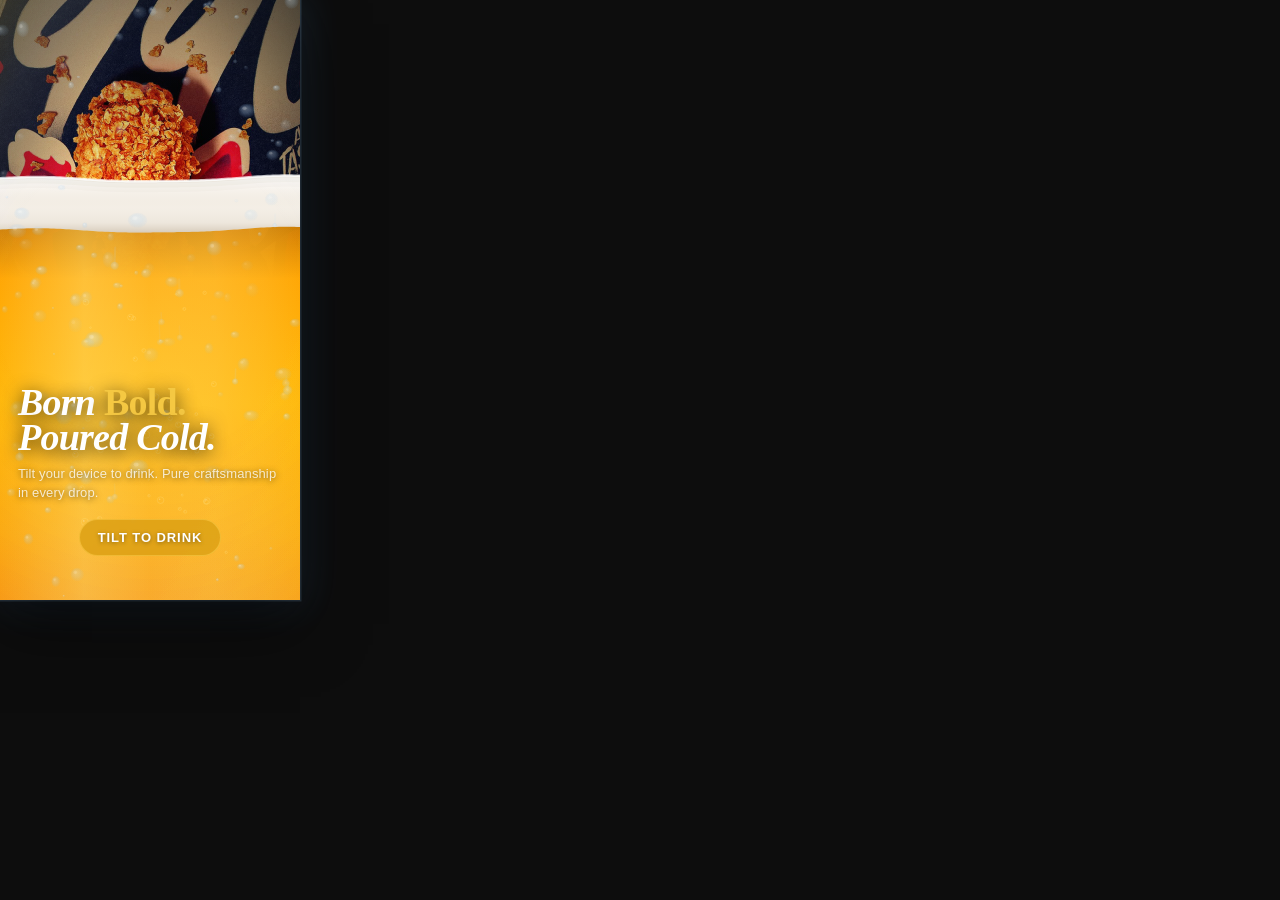
==== index.html @ b94e941b "Refactor motion permission handling for improved user experience and accessibility" ====
<!DOCTYPE html>
<html lang="en">

<head>
    <meta charset="UTF-8" />
    <meta name="viewport" content="width=device-width, initial-scale=1.0, viewport-fit=cover" />
    <title>Beer Ad — Tilt to Pour</title>
    <style>
        :root {
            --creative-width: 300px;
            --creative-height: 600px;
            --button-background: rgba(220, 160, 20, 0.85);
            --button-text-color: #ffffff;
            --border-radius: 0px;
            --shadow: 0 24px 60px rgba(0, 0, 0, 0.55);
        }

        * {
            box-sizing: border-box;
            -webkit-tap-highlight-color: transparent;
        }

        html,
        body {
            width: var(--creative-width);
            height: var(--creative-height);
        }

        body {
            margin: 0;
            display: block;
            background: #0d0d0d;
            font-family: 'Georgia', serif;
            padding: 0;
        }

        .demo-wrap {
            display: grid;
            gap: 10px;
            justify-items: center;
            width: var(--creative-width);
            height: var(--creative-height);
        }

        .creative {
            position: relative;
            width: var(--creative-width);
            height: var(--creative-height);
            overflow: hidden;
            border-radius: var(--border-radius);
            box-shadow: var(--shadow);
            background: #0a0a0a;
            color: white;
            -webkit-user-select: none;
            user-select: none;
            touch-action: manipulation;
            isolation: isolate;
        }

        .scene {
            position: absolute;
            inset: 0;
            overflow: hidden;
        }

        .bg-image {
            position: absolute;
            inset: 0;
            z-index: 1;
            width: 100%;
            height: 100%;
            object-fit: cover;
            display: block;
        }

        /* Dark vignette overlay for dramatic beer-ad feel */
        .vignette {
            position: absolute;
            inset: 0;
            z-index: 2;
            background:
                radial-gradient(ellipse at 50% 30%, rgba(0,0,0,0) 30%, rgba(0,0,0,0.72) 100%),
                linear-gradient(180deg, rgba(0,0,0,0.45) 0%, rgba(0,0,0,0) 30%, rgba(0,0,0,0.15) 60%, rgba(0,0,0,0.65) 100%);
            pointer-events: none;
        }

        .content-overlay {
            position: absolute;
            inset: 0;
            z-index: 4;
            display: flex;
            flex-direction: column;
            justify-content: space-between;
            padding: 22px 18px;
            pointer-events: none;
        }

        .headline-wrap {
            margin-top: auto;
            margin-bottom: 22px;
            pointer-events: auto;
        }

        .headline {
            margin: 0 0 10px;
            font-size: 38px;
            line-height: 0.93;
            font-weight: 700;
            font-style: italic;
            letter-spacing: -0.02em;
            text-shadow: 0 3px 18px rgba(0, 0, 0, 0.8);
            color: #fff;
        }

        .headline em {
            color: #f5c842;
            font-style: normal;
        }

        .subhead {
            margin: 0 0 16px;
            font-size: 13px;
            line-height: 1.45;
            color: rgba(255, 255, 255, 0.78);
            text-shadow: 0 1px 6px rgba(0, 0, 0, 0.6);
            font-family: Arial, sans-serif;
            font-style: normal;
            letter-spacing: 0.01em;
        }

        .cta {
            display: flex;
            align-items: center;
            gap: 9px;
            width: fit-content;
            margin-inline: auto;
            padding: 11px 18px;
            border-radius: 999px;
            background: var(--button-background);
            border: 1px solid rgba(255, 210, 80, 0.5);
            color: var(--button-text-color);
            font-weight: 700;
            font-size: 13px;
            font-family: Arial, sans-serif;
            letter-spacing: 0.07em;
            line-height: 1;
            backdrop-filter: blur(6px);
            position: relative;
            z-index: 4;
            pointer-events: auto;
            text-transform: uppercase;
            text-shadow: 0 1px 4px rgba(0,0,0,0.4);
        }

        .cta-dot {
            width: 7px;
            height: 7px;
            border-radius: 50%;
            background: currentColor;
            box-shadow: 0 0 6px currentColor;
        }

        .liquid-layer {
            position: absolute;
            inset: 0;
            z-index: 3;
            pointer-events: none;
        }

        canvas {
            display: block;
            width: 100%;
            height: 100%;
        }

        /* Cold blue outer glow on the creative card */
        .creative {
            box-shadow:
                var(--shadow),
                0 0 0 1.5px rgba(160, 210, 255, 0.18),
                0 0 38px 6px rgba(100, 180, 255, 0.13);
        }

        /* Frost / condensation canvas — sits above everything */
        .condensation-layer {
            position: absolute;
            inset: 0;
            z-index: 3;
            pointer-events: none;
        }

        /* Subtle gold gloss */
        .gloss {
            position: absolute;
            inset: 0;
            z-index: 7;
            pointer-events: none;
            background:
                linear-gradient(118deg,
                    rgba(255, 220, 100, 0.09) 0%,
                    rgba(255, 255, 255, 0.05) 10%,
                    rgba(255, 255, 255, 0) 25%,
                    rgba(255, 255, 255, 0) 75%,
                    rgba(255, 200, 50, 0.07) 100%);
            mix-blend-mode: screen;
        }

        .motion-enable {
            position: absolute;
            top: calc(12px + env(safe-area-inset-top));
            left: 0;
            right: 0;
            z-index: 9999;
            display: flex;
            justify-content: center;
            align-items: flex-start;
            pointer-events: none;
        }

        .motion-enable[hidden] {
            display: none;
        }

        .motion-enable__button {
            min-height: 44px;
            border: 0;
            border-radius: 999px;
            padding: 11px 18px;
            font-size: 13px;
            font-weight: 700;
            letter-spacing: 0.07em;
            text-transform: uppercase;
            cursor: pointer;
            background: var(--button-background);
            color: var(--button-text-color);
            box-shadow: 0 14px 34px rgba(0, 0, 0, 0.28);
            pointer-events: auto;
        }

    </style>
</head>

<body>
    <div class="demo-wrap">
        <div class="creative" id="creative" role="img" aria-label="Beer tilt ad creative">
            <div class="scene">
                <img class="bg-image" id="bgImage" src="kfc.png" alt="Beer background" />
                <div class="vignette"></div>

                <div class="content-overlay">
                    <div class="headline-wrap">
                        <h1 class="headline" id="headlineText">Born <em>Bold.</em><br>Poured Cold.</h1>
                        <p class="subhead" id="subheadText">
                            Tilt your device to drink. Pure craftsmanship in every drop.
                        </p>

                        <div class="cta" id="cta">
                            <span id="ctaTextDisplay">Tilt to Drink</span>
                        </div>
                    </div>
                </div>

                <div class="liquid-layer">
                    <canvas id="liquidCanvas"></canvas>
                </div>

                <div class="condensation-layer">
                    <canvas id="condCanvas"></canvas>
                </div>

                <div class="gloss"></div>
                <div class="gloss"></div>

                <div class="motion-enable" id="motionEnable" hidden>
                    <button class="motion-enable__button" id="enableTiltButton" type="button">Enable Tilt</button>
                </div>
            </div>
        </div>

    </div>

    <script>
        (() => {
            const CONFIG = {
                size: "300x600",
                ctaText: "Tilt to Drink",
                headlineHtml: "Born <em>Bold.</em><br>Poured Cold.",
                subheadText: "Tilt your device to drink. Pure craftsmanship in every drop.",
                beerColor: "#b86a00",
                beerOpacity: 1,
                foamColor: "#f5f0e8",
                fillLevel: 62,
                backgroundImage: "kfc.png",
                showBubbles: true,
                buttonBackground: "rgba(220, 160, 20, 0.85)",
                buttonTextColor: "#ffffff"
            };

            const creative = document.getElementById("creative");
            const canvas = document.getElementById("liquidCanvas");
            const ctx = canvas.getContext("2d");

            const condCanvas = document.getElementById("condCanvas");
            const condCtx = condCanvas.getContext("2d");

            const bgImage = document.getElementById("bgImage");
            const cta = document.getElementById("cta");
            const headlineText = document.getElementById("headlineText");
            const subheadText = document.getElementById("subheadText");
            const ctaTextDisplay = document.getElementById("ctaTextDisplay");
            const motionEnable = document.getElementById("motionEnable");
            const enableTiltButton = document.getElementById("enableTiltButton");

            const state = {
                width: 300,
                height: 600,
                targetTiltX: 0,
                targetTiltY: 0,
                tiltX: 0,
                tiltY: 0,
                velocityX: 0,
                velocityY: 0,
                smoothedAngle: 0,
                lastTime: 0,
                permissionRequested: false,
                motionEnabled: false,
                motionDenied: false,
                motionDialogOpen: false,
                hasLiveMotionSignal: false,
                lastOrientationEventAt: 0,
                baselineGamma: null,
                baselineBeta: null,
                baselineAccelX: null,
                baselineAccelY: null,
                useDeviceMotion: false,
                remainingBeer: 1,
                bubbles: [],
                drops: [],
                drips: []
            };

            function setInstruction() {}

            function initBubbles() {
                state.bubbles = [];
                const shape = getLiquidShape(0);
                const { w, h } = shape;
                const count = Math.round((w * h) / 4000);
                for (let i = 0; i < count; i++) {
                    const bubble = {
                        x: Math.random() * w,
                        y: Math.random() * h,
                        r: 0.8 + Math.random() * 2.8,
                        speed: 12 + Math.random() * 28,
                        wobble: Math.random() * Math.PI * 2,
                        wobbleSpeed: 0.5 + Math.random() * 1.2
                    };
                    resetBubbleToLiquid(bubble, shape);
                    state.bubbles.push(bubble);
                }
            }

            function initCondensation() {
                const w = creative.clientWidth;
                const h = creative.clientHeight;

                // Static droplets — scattered over the full glass surface
                state.drops = [];
                const dropCount = Math.round((w * h) / 1400);
                for (let i = 0; i < dropCount; i++) {
                    state.drops.push({
                        x: Math.random() * w,
                        y: Math.random() * h,
                        r: 1.2 + Math.random() * 5.5,
                        alpha: 0.06 + Math.random() * 0.22,
                        // Slightly elongated horizontally
                        rx: 1 + Math.random() * 0.6,
                        ry: 1 + Math.random() * 0.4
                    });
                }

                // Drips — drops that slowly slide down, leaving a thin trail
                state.drips = [];
                const dripCount = Math.round(w / 22);
                for (let i = 0; i < dripCount; i++) {
                    state.drips.push({
                        x: 6 + Math.random() * (w - 12),
                        y: Math.random() * h,
                        r: 2 + Math.random() * 3.5,
                        speed: 6 + Math.random() * 18,
                        trail: [],
                        alpha: 0.10 + Math.random() * 0.18
                    });
                }
            }

            function resizeCondCanvas() {
                const rect = creative.getBoundingClientRect();
                const ratio = Math.max(1, window.devicePixelRatio || 1);
                condCanvas.width = Math.round(rect.width * ratio);
                condCanvas.height = Math.round(rect.height * ratio);
                condCanvas.style.width = rect.width + "px";
                condCanvas.style.height = rect.height + "px";
                condCtx.setTransform(ratio, 0, 0, ratio, 0, 0);
            }

            function drawCondensation(dt, timestamp) {
                const w = creative.clientWidth;
                const h = creative.clientHeight;
                condCtx.clearRect(0, 0, w, h);

                // When beer is fully drained, clear and stop — no drops on empty glass
                if (state.remainingBeer <= 0.002) return;

                // --- Cold blue-tinted edge mist ---
                const edgeMist = condCtx.createRadialGradient(w * 0.5, h * 0.5, h * 0.25, w * 0.5, h * 0.5, h * 0.72);
                edgeMist.addColorStop(0, "rgba(160,210,255,0.00)");
                edgeMist.addColorStop(1, "rgba(140,200,255,0.09)");
                condCtx.fillStyle = edgeMist;
                condCtx.fillRect(0, 0, w, h);

                // --- Static condensation drops ---
                for (const d of state.drops) {
                    condCtx.save();
                    condCtx.translate(d.x, d.y);
                    condCtx.scale(d.rx, d.ry);
                    // Drop body
                    const grad = condCtx.createRadialGradient(-d.r * 0.2, -d.r * 0.3, d.r * 0.05, 0, 0, d.r);
                    grad.addColorStop(0, `rgba(220,240,255,${d.alpha * 1.4})`);
                    grad.addColorStop(0.5, `rgba(180,220,255,${d.alpha})`);
                    grad.addColorStop(1, `rgba(140,200,255,${d.alpha * 0.2})`);
                    condCtx.beginPath();
                    condCtx.arc(0, 0, d.r, 0, Math.PI * 2);
                    condCtx.fillStyle = grad;
                    condCtx.fill();
                    // Tiny specular highlight
                    condCtx.beginPath();
                    condCtx.arc(-d.r * 0.28, -d.r * 0.32, d.r * 0.26, 0, Math.PI * 2);
                    condCtx.fillStyle = `rgba(255,255,255,${d.alpha * 0.7})`;
                    condCtx.fill();
                    condCtx.restore();
                }

                // --- Drips ---
                for (const drip of state.drips) {
                    // Advance drip
                    drip.y += drip.speed * dt;
                    drip.trail.push({ x: drip.x + Math.sin(drip.y * 0.04) * 1.2, y: drip.y });
                    if (drip.trail.length > 28) drip.trail.shift();

                    // Reset when it leaves the bottom
                    if (drip.y > h + drip.r * 2) {
                        drip.y = -drip.r * 2;
                        drip.x = 6 + Math.random() * (w - 12);
                        drip.trail = [];
                        drip.speed = 6 + Math.random() * 18;
                        drip.alpha = 0.10 + Math.random() * 0.18;
                    }

                    // Draw thin trail
                    if (drip.trail.length > 2) {
                        condCtx.beginPath();
                        condCtx.moveTo(drip.trail[0].x, drip.trail[0].y);
                        for (let i = 1; i < drip.trail.length; i++) {
                            condCtx.lineTo(drip.trail[i].x, drip.trail[i].y);
                        }
                        condCtx.strokeStyle = `rgba(180,220,255,${drip.alpha * 0.45})`;
                        condCtx.lineWidth = drip.r * 0.45;
                        condCtx.lineCap = "round";
                        condCtx.stroke();
                    }

                    // Draw drip head (teardrop shape)
                    condCtx.save();
                    condCtx.translate(drip.x + Math.sin(drip.y * 0.04) * 1.2, drip.y);
                    const dg = condCtx.createRadialGradient(-drip.r * 0.15, -drip.r * 0.2, drip.r * 0.05, 0, 0, drip.r);
                    dg.addColorStop(0, `rgba(230,245,255,${drip.alpha * 1.5})`);
                    dg.addColorStop(0.6, `rgba(180,220,255,${drip.alpha})`);
                    dg.addColorStop(1, `rgba(140,200,255,0)`);
                    condCtx.beginPath();
                    condCtx.arc(0, 0, drip.r, 0, Math.PI * 2);
                    condCtx.fillStyle = dg;
                    condCtx.fill();
                    condCtx.restore();
                }

                // --- Cold breath / mist rising from top of foam ---
                // Soft pulsing puffs just above the foam zone
                const shape = getLiquidShape(timestamp);
                const foamZoneY = shape.waveSurface(clamp(w * 0.5 + shape.sideBias * 0.2, 0, w)) - h * 0.09;
                const t = timestamp * 0.0006;
                for (let i = 0; i < 4; i++) {
                    const px = w * (0.15 + i * 0.22) + shape.sideBias * 0.18 + Math.sin(t + i * 1.4) * 14;
                    const py = foamZoneY + Math.cos(t * 0.8 + i) * 8 - 12;
                    const pr = 18 + Math.sin(t * 1.1 + i * 0.9) * 6;
                    const alpha = 0.04 + Math.sin(t * 0.7 + i * 2.1) * 0.02;
                    const mg = condCtx.createRadialGradient(px, py, 0, px, py, pr);
                    mg.addColorStop(0, `rgba(200,230,255,${alpha})`);
                    mg.addColorStop(1, "rgba(200,230,255,0)");
                    condCtx.beginPath();
                    condCtx.arc(px, py, pr, 0, Math.PI * 2);
                    condCtx.fillStyle = mg;
                    condCtx.fill();
                }
            }

            function setCreativeSize(value) {
                const [w, h] = value.split("x").map(Number);
                state.width = w;
                state.height = h;
                document.documentElement.style.setProperty("--creative-width", w + "px");
                document.documentElement.style.setProperty("--creative-height", h + "px");
                resizeCanvas();
                initBubbles();
                initCondensation();
            }

            function resizeCanvas() {
                const rect = creative.getBoundingClientRect();
                const ratio = Math.max(1, window.devicePixelRatio || 1);
                canvas.width = Math.round(rect.width * ratio);
                canvas.height = Math.round(rect.height * ratio);
                canvas.style.width = rect.width + "px";
                canvas.style.height = rect.height + "px";
                ctx.setTransform(ratio, 0, 0, ratio, 0, 0);
                resizeCondCanvas();
            }

            function clamp(v, lo, hi) { return Math.max(lo, Math.min(hi, v)); }
            function lerp(a, b, t) { return a + (b - a) * t; }
            function applyDeadzone(value, threshold) {
                if (Math.abs(value) <= threshold) return 0;
                const direction = Math.sign(value);
                return direction * ((Math.abs(value) - threshold) / (1 - threshold));
            }

            function resetTiltCalibration() {
                state.baselineGamma = null;
                state.baselineBeta = null;
                state.baselineAccelX = null;
                state.baselineAccelY = null;
            }

            function isIOSDevice() {
                const userAgent = navigator.userAgent || navigator.vendor || "";
                return /iPhone|iPad|iPod/i.test(userAgent) ||
                    (navigator.platform === "MacIntel" && navigator.maxTouchPoints > 1);
            }

            function isAndroidDevice() {
                return /Android/i.test(navigator.userAgent || "");
            }

            function needsIOSMotionPermission() {
                return isIOSDevice() && (
                    (typeof DeviceOrientationEvent !== "undefined" &&
                        typeof DeviceOrientationEvent.requestPermission === "function") ||
                    (typeof DeviceMotionEvent !== "undefined" &&
                        typeof DeviceMotionEvent.requestPermission === "function")
                );
            }

            function openMotionDialog() {
                if (!motionEnable) return;
                state.motionDialogOpen = true;
                motionEnable.hidden = false;
            }

            function closeMotionDialog() {
                if (!motionEnable) return;
                state.motionDialogOpen = false;
                motionEnable.hidden = true;
            }

            function startTiltTracking() {
                state.motionEnabled = true;
                state.motionDenied = false;
                state.permissionRequested = false;
                state.useDeviceMotion = true;
                resetTiltCalibration();
                setInstruction("Tilt to drink");
            }

            function markMotionSignalDetected() {
                state.hasLiveMotionSignal = true;
                state.motionEnabled = true;
                state.motionDenied = false;
            }

            function probeForLiveMotionSignal(timeoutMs = 400) {
                if (state.hasLiveMotionSignal || state.motionEnabled) {
                    return Promise.resolve(true);
                }

                return new Promise(resolve => {
                    let settled = false;

                    const finish = (result) => {
                        if (settled) return;
                        settled = true;
                        window.removeEventListener("deviceorientation", handleProbeOrientation);
                        window.removeEventListener("devicemotion", handleProbeMotion);
                        clearTimeout(timeoutId);
                        resolve(result);
                    };

                    const handleProbeOrientation = (event) => {
                        if (typeof event.gamma === "number" || typeof event.beta === "number") {
                            finish(true);
                        }
                    };

                    const handleProbeMotion = (event) => {
                        const accel = event.accelerationIncludingGravity;
                        if (!accel) return;
                        if (typeof accel.x === "number" || typeof accel.y === "number") {
                            finish(true);
                        }
                    };

                    const timeoutId = window.setTimeout(() => finish(false), timeoutMs);
                    window.addEventListener("deviceorientation", handleProbeOrientation, { passive: true });
                    window.addEventListener("devicemotion", handleProbeMotion, { passive: true });
                });
            }

            async function requestIOSMotionAccess() {
                state.permissionRequested = true;

                try {
                    let orientationGranted = true;
                    let motionGranted = true;

                    if (typeof DeviceOrientationEvent !== "undefined" &&
                        typeof DeviceOrientationEvent.requestPermission === "function") {
                        orientationGranted = (await DeviceOrientationEvent.requestPermission()) === "granted";
                    }

                    if (typeof DeviceMotionEvent !== "undefined" &&
                        typeof DeviceMotionEvent.requestPermission === "function") {
                        motionGranted = (await DeviceMotionEvent.requestPermission()) === "granted";
                    }

                    closeMotionDialog();

                    if (!orientationGranted && !motionGranted) {
                        state.motionDenied = true;
                        state.permissionRequested = false;
                        setInstruction("Motion access was denied. Use tap/slider fallback.");
                        return;
                    }

                    startTiltTracking();
                } catch (error) {
                    closeMotionDialog();
                    state.permissionRequested = false;
                    setInstruction("Motion access was denied. Use tap/slider fallback.");
                }
            }

            function hexToRgb(hex) {
                const h = hex.replace("#", "");
                const full = h.length === 3 ? h.split("").map(c => c + c).join("") : h;
                const n = parseInt(full, 16);
                return { r: (n >> 16) & 255, g: (n >> 8) & 255, b: n & 255 };
            }

            function rgba(hex, alpha) {
                const { r, g, b } = hexToRgb(hex);
                return `rgba(${r},${g},${b},${alpha})`;
            }

            // Lighten/darken a hex color by amount (-1 to 1), returns hex string
            function shiftColor(hex, amount) {
                const { r, g, b } = hexToRgb(hex);
                const shift = v => clamp(Math.round(v + v * amount), 0, 255);
                const h = v => v.toString(16).padStart(2, "0");
                return `#${h(shift(r))}${h(shift(g))}${h(shift(b))}`;
            }

            function updateConfig() {
                CONFIG.headlineHtml = CONFIG.headlineHtml || "Born <em>Bold.</em><br>Poured Cold.";
                CONFIG.subheadText = CONFIG.subheadText || "Tilt your device to drink. Pure craftsmanship in every drop.";
                CONFIG.ctaText = CONFIG.ctaText || "Tilt to Drink";
                CONFIG.beerColor = CONFIG.beerColor || "#b86a00";
                CONFIG.beerOpacity = clamp(Number(CONFIG.beerOpacity ?? 1), 0, 1);
                CONFIG.foamColor = CONFIG.foamColor || "#f5f0e8";
                CONFIG.fillLevel = clamp(Number(CONFIG.fillLevel), 10, 95);
                CONFIG.showBubbles = Boolean(CONFIG.showBubbles);
                CONFIG.buttonBackground = CONFIG.buttonBackground || "rgba(220, 160, 20, 0.85)";
                CONFIG.buttonTextColor = CONFIG.buttonTextColor || "#ffffff";
                headlineText.innerHTML = CONFIG.headlineHtml;
                subheadText.textContent = CONFIG.subheadText;
                ctaTextDisplay.textContent = CONFIG.ctaText;
                bgImage.src = CONFIG.backgroundImage || "kfc.png";
                document.documentElement.style.setProperty("--button-background", CONFIG.buttonBackground);
                document.documentElement.style.setProperty("--button-text-color", CONFIG.buttonTextColor);
                cta.style.color = CONFIG.buttonTextColor;
                enableTiltButton.style.color = CONFIG.buttonTextColor;
                enableTiltButton.style.background = CONFIG.buttonBackground;
            }

            async function requestMotionPermissionIfNeeded() {
                if (state.motionEnabled || state.permissionRequested || state.motionDialogOpen) return;

                if (!window.isSecureContext) {
                    setInstruction("Open on HTTPS to enable tilt");
                    return;
                }

                if (needsIOSMotionPermission()) {
                    const motionAvailable = await probeForLiveMotionSignal();
                    if (motionAvailable) {
                        startTiltTracking();
                        return;
                    }

                    await requestIOSMotionAccess();
                    return;
                }

                if (isAndroidDevice()) {
                    startTiltTracking();
                }
            }

            async function initializeMotionExperience() {
                if (!window.isSecureContext) {
                    setInstruction("Open on HTTPS to enable tilt");
                    return;
                }

                if (isAndroidDevice()) {
                    startTiltTracking();
                    return;
                }

                if (needsIOSMotionPermission()) {
                    closeMotionDialog();
                    setInstruction("Tap anywhere to enable tilt");
                }
            }

            function handleOrientation(e) {
                if (typeof e.gamma !== "number" || typeof e.beta !== "number") return;
                markMotionSignalDetected();
                if (state.baselineGamma === null || state.baselineBeta === null) {
                    state.baselineGamma = e.gamma;
                    state.baselineBeta = e.beta;
                }

                state.lastOrientationEventAt = performance.now();
                setInstruction("Tilt to drink");
                const gammaDelta = clamp((e.gamma - state.baselineGamma) / 30, -1, 1);
                const betaDelta = clamp((e.beta - state.baselineBeta) / 32, -1, 1);
                state.targetTiltX = -applyDeadzone(gammaDelta, 0.08);
                state.targetTiltY = applyDeadzone(betaDelta, 0.12);
            }

            function handleMotion(e) {
                const accel = e.accelerationIncludingGravity;
                if (!accel) return;
                if (performance.now() - state.lastOrientationEventAt < 250) return;
                markMotionSignalDetected();

                const x = typeof accel.x === "number" ? accel.x : 0;
                const y = typeof accel.y === "number" ? accel.y : 0;
                if (state.baselineAccelX === null || state.baselineAccelY === null) {
                    state.baselineAccelX = x;
                    state.baselineAccelY = y;
                }

                state.useDeviceMotion = true;
                setInstruction("Tilt to drink");
                const xDelta = clamp((x - state.baselineAccelX) / 6.5, -1, 1);
                const yDelta = clamp((-(y - state.baselineAccelY)) / 6.5, -1, 1);
                state.targetTiltX = -applyDeadzone(xDelta, 0.08);
                state.targetTiltY = applyDeadzone(yDelta, 0.12);
            }

            function updatePhysics(dt) {
                const spring = 7.5;
                const damping = 0.84;

                state.velocityX += (state.targetTiltX - state.tiltX) * spring * dt;
                state.velocityY += (state.targetTiltY - state.tiltY) * spring * dt;
                state.velocityX *= damping;
                state.velocityY *= damping;
                state.tiltX += state.velocityX * dt * 60;
                state.tiltY += state.velocityY * dt * 60;

                if (Math.abs(state.targetTiltX) < 0.02)
                    state.tiltX = lerp(state.tiltX, 0, Math.min(1, dt * 3.5));
                if (Math.abs(state.targetTiltY) < 0.02)
                    state.tiltY = lerp(state.tiltY, 0, Math.min(1, dt * 3.5));

                state.smoothedAngle = lerp(state.smoothedAngle, state.tiltX, Math.min(1, dt * 4.5));
            }

            function getDrinkTiltAmount() {
                const sidewaysTilt = Math.abs(state.smoothedAngle);
                const forwardTilt = clamp(applyDeadzone(-state.tiltY, 0.18), 0, 1);
                return clamp(Math.max(sidewaysTilt * 0.9, forwardTilt), 0, 1);
            }

            function updateDrinkLevel(dt) {
                if (state.remainingBeer <= 0) return;

                const drinkTilt = getDrinkTiltAmount();
                const drinkThreshold = 0.38;
                const drinkStrength = clamp((drinkTilt - drinkThreshold) / (1 - drinkThreshold), 0, 1);
                if (drinkStrength <= 0) return;

                const drainRate = lerp(0.02, 0.14, drinkStrength);
                state.remainingBeer = Math.max(0, state.remainingBeer - drainRate * dt);
            }

            function getLiquidShape(timestamp = 0) {
                const w = creative.clientWidth;
                const h = creative.clientHeight;
                const effectiveCoverage = (CONFIG.fillLevel / 100) * state.remainingBeer;
                const baseCoverageH = h * effectiveCoverage;
                const angle = clamp(state.smoothedAngle, -1, 1);
                const forward = clamp(state.tiltY, -1, 1);
                const absAngle = Math.abs(angle);
                const sideBias = angle * w * 0.21;
                const tiltStrength = angle * h * 0.145;
                const forwardOffset = forward * h * 0.04;
                const tiltDrop = absAngle * h * 0.024;
                const baseY = clamp(h - baseCoverageH + forwardOffset + tiltDrop, h * 0.03, h - 10);
                const topLeftY = clamp(baseY + tiltStrength, h * 0.02, h - 8);
                const topRightY = clamp(baseY - tiltStrength, h * 0.02, h - 8);
                const time = timestamp * 0.0018;
                const waveAmp = Math.max(6, h * 0.013) + absAngle * 22 + Math.abs(forward) * 8;
                const massCenterX = clamp(w * 0.5 + sideBias, w * 0.2, w * 0.8);

                const waveSurface = (x) => {
                    const progress = x / w;
                    const slopeY = lerp(topLeftY, topRightY, progress);
                    const normalized = (x - massCenterX) / (w * 0.5);
                    const redistribution = ((normalized * normalized) - (1 / 3)) * absAngle * h * 0.085;
                    const edgeCompression = Math.pow(Math.min(1, Math.abs(normalized)), 1.35) * absAngle * h * 0.014;
                    return slopeY
                        + redistribution
                        + edgeCompression
                        + Math.sin(time + x * 0.026) * waveAmp * 0.26
                        + Math.cos(time * 1.35 + x * 0.013) * waveAmp * 0.13
                        + Math.sin(time * 0.7 + x * 0.052) * waveAmp * 0.06;
                };

                return {
                    w,
                    h,
                    effectiveCoverage,
                    baseCoverageH,
                    baseY,
                    topLeftY,
                    topRightY,
                    sideBias,
                    tiltStrength,
                    time,
                    waveAmp,
                    massCenterX,
                    waveSurface
                };
            }

            function traceLiquidPath(shape, step = 6) {
                ctx.beginPath();
                ctx.moveTo(0, shape.h);
                ctx.lineTo(0, shape.waveSurface(0));
                for (let x = step; x <= shape.w; x += step) {
                    ctx.lineTo(x, shape.waveSurface(x));
                }
                ctx.lineTo(shape.w, shape.h);
                ctx.closePath();
            }

            function resetBubbleToLiquid(bubble, shape) {
                const spread = shape.w * (0.42 + (1 - Math.abs(state.smoothedAngle)) * 0.12);
                const preferredX = shape.massCenterX + (Math.random() - 0.5) * spread;
                bubble.x = clamp(preferredX, bubble.r + 4, shape.w - bubble.r - 4);

                const surfaceY = shape.waveSurface(bubble.x);
                const liquidDepth = Math.max(10, shape.h - surfaceY - bubble.r * 2);
                bubble.y = clamp(
                    surfaceY + liquidDepth * (0.18 + Math.random() * 0.74),
                    surfaceY + bubble.r * 1.5,
                    shape.h - bubble.r - 2
                );
            }

            function drawLiquid(timestamp) {
                const shape = getLiquidShape(timestamp);
                const {
                    w,
                    h,
                    baseCoverageH,
                    baseY,
                    topLeftY,
                    topRightY,
                    sideBias,
                    massCenterX,
                    time,
                    waveSurface
                } = shape;
                const absAngle = Math.abs(state.smoothedAngle);
                ctx.clearRect(0, 0, w, h);

                if (state.remainingBeer <= 0.002) return;

                const beerGrad = ctx.createLinearGradient(0, Math.min(topLeftY, topRightY) - 20, 0, h);
                beerGrad.addColorStop(0,    rgba(shiftColor(CONFIG.beerColor,  0.05), 0.95 * CONFIG.beerOpacity));
                beerGrad.addColorStop(0.18, rgba(shiftColor(CONFIG.beerColor,  0.55), 1.00 * CONFIG.beerOpacity));
                beerGrad.addColorStop(0.5,  rgba(shiftColor(CONFIG.beerColor,  0.70), 1.00 * CONFIG.beerOpacity));
                beerGrad.addColorStop(0.82, rgba(shiftColor(CONFIG.beerColor,  0.55), 1.00 * CONFIG.beerOpacity));
                beerGrad.addColorStop(1,    rgba(shiftColor(CONFIG.beerColor,  0.38), 1.00 * CONFIG.beerOpacity));

                traceLiquidPath(shape);
                ctx.fillStyle = beerGrad;
                ctx.fill();

                const bodyGlow = ctx.createRadialGradient(
                    massCenterX,
                    baseY + baseCoverageH * 0.42,
                    Math.max(12, w * 0.05),
                    massCenterX,
                    h,
                    Math.max(w * 0.9, h * 0.95)
                );
                bodyGlow.addColorStop(0, "rgba(255,230,130,0.18)");
                bodyGlow.addColorStop(0.42, "rgba(255,206,80,0.08)");
                bodyGlow.addColorStop(1, "rgba(255,206,80,0)");

                ctx.save();
                traceLiquidPath(shape);
                ctx.clip();
                ctx.fillStyle = bodyGlow;
                ctx.fillRect(0, 0, w, h);

                const streakGrad = ctx.createLinearGradient(0, 0, w, 0);
                streakGrad.addColorStop(0,    "rgba(255,210,90,0.00)");
                streakGrad.addColorStop(0.12, "rgba(255,215,100,0.22)");
                streakGrad.addColorStop(0.28, "rgba(255,230,130,0.38)");
                streakGrad.addColorStop(0.50, "rgba(255,235,140,0.18)");
                streakGrad.addColorStop(0.72, "rgba(255,215,100,0.30)");
                streakGrad.addColorStop(0.88, "rgba(255,210,90,0.18)");
                streakGrad.addColorStop(1,    "rgba(255,210,90,0.00)");
                ctx.fillStyle = streakGrad;
                ctx.fillRect(0, baseY - 20, w, h - baseY + 20);
                ctx.restore();

                const foamH = Math.max(10, Math.min(baseCoverageH * 0.28, (h * 0.082 + absAngle * h * 0.018) * Math.max(0.28, state.remainingBeer)));
                const { r: fr, g: fg, b: fb } = hexToRgb(CONFIG.foamColor);
                const tiltMag = Math.min(1, absAngle * 3.5);
                const foamTop = (x) => {
                    const base = waveSurface(x) - foamH;
                    const normalized = (x - massCenterX) / (w * 0.5);
                    const shoulder = ((normalized * normalized) - (1 / 3)) * foamH * 0.12 * tiltMag;
                    return base
                        + shoulder
                        + Math.sin(x * 0.040 + time * 0.18 + sideBias * 0.01) * foamH * 0.045 * tiltMag
                        + Math.sin(x * 0.085 + time * 0.12 + 1.4) * foamH * 0.025 * tiltMag
                        + Math.sin(x * 0.160 + time * 0.09 + 2.8) * foamH * 0.014 * tiltMag;
                };

                // ── 1. Solid cream body ──────────────────────────────────────────
                ctx.beginPath();
                // trace top edge left → right
                for (let x = 0; x <= w; x += 3) {
                    const y = foamTop(x);
                    if (x === 0) ctx.moveTo(x, y); else ctx.lineTo(x, y);
                }
                // trace bottom (beer surface) right → left
                for (let x = w; x >= 0; x -= 3) ctx.lineTo(x, waveSurface(x) + 2);
                ctx.closePath();
                ctx.fillStyle = `rgb(${fr},${fg},${fb})`;
                ctx.fill();

                // ── 2. Vertical shading gradient over whole foam mass ────────────
                const gradTop    = foamTop(w / 2) - 4;
                const gradBottom = waveSurface(w / 2) + 2;
                const fgGrad = ctx.createLinearGradient(0, gradTop, 0, gradBottom);
                fgGrad.addColorStop(0.00, `rgba(255,255,255,0.80)`);   // bright peak
                fgGrad.addColorStop(0.18, `rgba(255,255,255,0.30)`);
                fgGrad.addColorStop(0.55, `rgba(220,205,185,0.05)`);
                fgGrad.addColorStop(0.82, `rgba(185,165,138,0.12)`);
                fgGrad.addColorStop(1.00, `rgba(160,138,108,0.35)`);   // shadow at base

                ctx.beginPath();
                for (let x = 0; x <= w; x += 3) {
                    const y = foamTop(x);
                    if (x === 0) ctx.moveTo(x, y); else ctx.lineTo(x, y);
                }
                for (let x = w; x >= 0; x -= 3) ctx.lineTo(x, waveSurface(x) + 2);
                ctx.closePath();
                ctx.fillStyle = fgGrad;
                ctx.fill();

                // ── 3. Valley shadows — dark strokes at the crevices ────────────
                // Find local maxima of foamTop (=valleys in Y = low points of surface)
                ctx.save();
                ctx.beginPath();
                for (let x = 0; x <= w; x += 3) {
                    const y = foamTop(x);
                    if (x === 0) ctx.moveTo(x, y); else ctx.lineTo(x, y);
                }
                for (let x = w; x >= 0; x -= 3) ctx.lineTo(x, waveSurface(x) + 2);
                ctx.closePath();
                ctx.clip();

                // Draw a slightly blurred dark stroke along the top edge to shade valleys
                for (let pass = 0; pass < 3; pass++) {
                    ctx.beginPath();
                    for (let x = 0; x <= w; x += 3) {
                        const y = foamTop(x) + pass * 3;
                        if (x === 0) ctx.moveTo(x, y); else ctx.lineTo(x, y);
                    }
                    ctx.strokeStyle = `rgba(155,135,108,${0.08 - pass * 0.02})`;
                    ctx.lineWidth = 4 + pass * 3;
                    ctx.stroke();
                }
                ctx.restore();

                // ── 4. Top highlight ridge — bright line along the foam peaks ────
                ctx.beginPath();
                for (let x = 0; x <= w; x += 3) {
                    const y = foamTop(x);
                    if (x === 0) ctx.moveTo(x, y); else ctx.lineTo(x, y);
                }
                ctx.strokeStyle = `rgba(255,255,255,0.75)`;
                ctx.lineWidth = 2.5;
                ctx.lineJoin = "round";
                ctx.stroke();


                // --- Rising bubbles inside beer ---
                if (!CONFIG.showBubbles) return;
                const dt = 0.016;
                ctx.save();
                traceLiquidPath(shape, 4);
                ctx.clip();
                for (const b of state.bubbles) {
                    b.y -= b.speed * dt;
                    b.wobble += b.wobbleSpeed * dt;
                    const bx = clamp(b.x + Math.sin(b.wobble) * (2.5 + absAngle * 2), b.r, w - b.r);

                    const surfY = waveSurface(clamp(bx, 0, w));
                    if (b.y < surfY - b.r || b.y > h + b.r) {
                        resetBubbleToLiquid(b, shape);
                        continue;
                    }

                    if (b.y > surfY && b.y < h) {
                        const alpha = clamp((b.y - surfY) / (h * 0.08), 0, 1) * 0.35;
                        ctx.beginPath();
                        ctx.arc(bx, b.y, b.r, 0, Math.PI * 2);
                        ctx.strokeStyle = `rgba(255,220,120,${alpha})`;
                        ctx.lineWidth = 0.8;
                        ctx.stroke();
                        // Tiny highlight
                        ctx.beginPath();
                        ctx.arc(bx - b.r * 0.3, b.y - b.r * 0.3, b.r * 0.25, 0, Math.PI * 2);
                        ctx.fillStyle = `rgba(255,255,255,${alpha * 0.7})`;
                        ctx.fill();
                    }
                }
                ctx.restore();
            }

            function tick(timestamp) {
                if (!state.lastTime) state.lastTime = timestamp;
                const dt = Math.min(0.033, (timestamp - state.lastTime) / 1000);
                state.lastTime = timestamp;
                updatePhysics(dt);
                updateDrinkLevel(dt);
                drawLiquid(timestamp);
                drawCondensation(dt, timestamp);
                requestAnimationFrame(tick);
            }

            document.addEventListener("click", requestMotionPermissionIfNeeded, { passive: true });
            document.addEventListener("touchstart", requestMotionPermissionIfNeeded, { passive: true });
            enableTiltButton.addEventListener("click", requestIOSMotionAccess);
            window.addEventListener("deviceorientation", handleOrientation);
            window.addEventListener("devicemotion", handleMotion);
            window.addEventListener("resize", () => { resizeCanvas(); initBubbles(); initCondensation(); });

            setCreativeSize(CONFIG.size || "300x600");
            updateConfig();
            setInstruction(window.isSecureContext ? "Tilt to drink" : "Open on HTTPS to enable tilt");
            resizeCanvas();
            resizeCondCanvas();
            initBubbles();
            initCondensation();
            requestAnimationFrame(tick);
            initializeMotionExperience();
        })();
    </script>
</body>

</html>
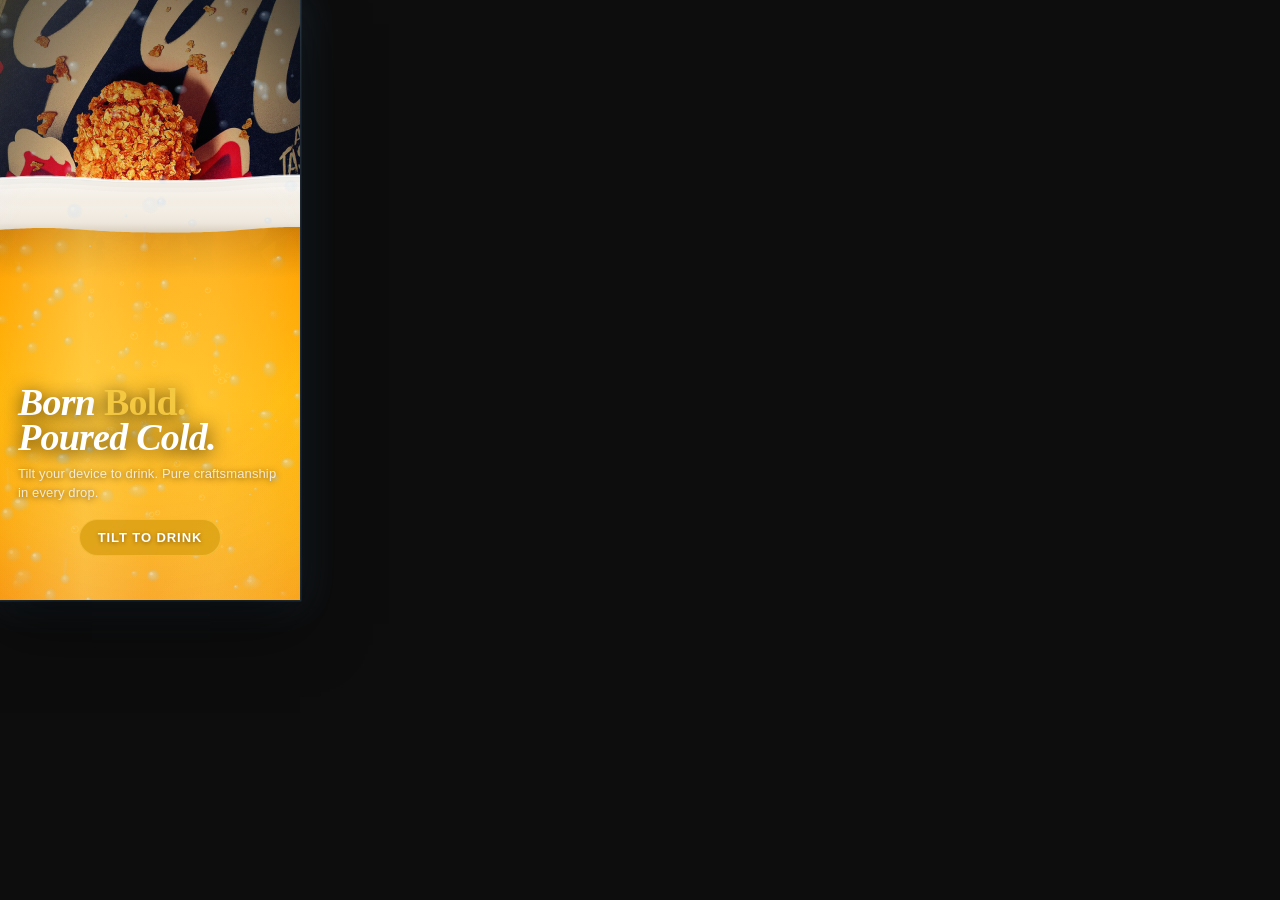
==== commit 13fd4758: "Refactor CSS styles and JavaScript functions for improved readability and maintainability" ====
--- a/index.html
+++ b/index.html
@@ -79,8 +79,8 @@
             inset: 0;
             z-index: 2;
             background:
-                radial-gradient(ellipse at 50% 30%, rgba(0,0,0,0) 30%, rgba(0,0,0,0.72) 100%),
-                linear-gradient(180deg, rgba(0,0,0,0.45) 0%, rgba(0,0,0,0) 30%, rgba(0,0,0,0.15) 60%, rgba(0,0,0,0.65) 100%);
+                radial-gradient(ellipse at 50% 30%, rgba(0, 0, 0, 0) 30%, rgba(0, 0, 0, 0.72) 100%),
+                linear-gradient(180deg, rgba(0, 0, 0, 0.45) 0%, rgba(0, 0, 0, 0) 30%, rgba(0, 0, 0, 0.15) 60%, rgba(0, 0, 0, 0.65) 100%);
             pointer-events: none;
         }
 
@@ -149,7 +149,7 @@
             z-index: 4;
             pointer-events: auto;
             text-transform: uppercase;
-            text-shadow: 0 1px 4px rgba(0,0,0,0.4);
+            text-shadow: 0 1px 4px rgba(0, 0, 0, 0.4);
         }
 
         .cta-dot {
@@ -236,7 +236,6 @@
             box-shadow: 0 14px 34px rgba(0, 0, 0, 0.28);
             pointer-events: auto;
         }
-
     </style>
 </head>
 
@@ -339,7 +338,7 @@
                 drips: []
             };
 
-            function setInstruction() {}
+            function setInstruction() { }
 
             function initBubbles() {
                 state.bubbles = [];
@@ -646,15 +645,16 @@
                     if (!orientationGranted && !motionGranted) {
                         state.motionDenied = true;
                         state.permissionRequested = false;
-                        setInstruction("Motion access was denied. Use tap/slider fallback.");
+                        openMotionDialog();
+                        setInstruction("Motion access was denied. Tap Enable Tilt to try again.");
                         return;
                     }
 
                     startTiltTracking();
                 } catch (error) {
-                    closeMotionDialog();
                     state.permissionRequested = false;
-                    setInstruction("Motion access was denied. Use tap/slider fallback.");
+                    openMotionDialog();
+                    setInstruction("Motion access was denied. Tap Enable Tilt to try again.");
                 }
             }
 
@@ -701,7 +701,7 @@
             }
 
             async function requestMotionPermissionIfNeeded() {
-                if (state.motionEnabled || state.permissionRequested || state.motionDialogOpen) return;
+                if (state.motionEnabled || state.permissionRequested) return;
 
                 if (!window.isSecureContext) {
                     setInstruction("Open on HTTPS to enable tilt");
@@ -710,7 +710,9 @@
 
                 if (needsIOSMotionPermission()) {
                     const motionAvailable = await probeForLiveMotionSignal();
+
                     if (motionAvailable) {
+                        closeMotionDialog();
                         startTiltTracking();
                         return;
                     }
@@ -720,10 +722,10 @@
                 }
 
                 if (isAndroidDevice()) {
+                    closeMotionDialog();
                     startTiltTracking();
                 }
             }
-
             async function initializeMotionExperience() {
                 if (!window.isSecureContext) {
                     setInstruction("Open on HTTPS to enable tilt");
@@ -731,13 +733,21 @@
                 }
 
                 if (isAndroidDevice()) {
+                    closeMotionDialog();
                     startTiltTracking();
                     return;
                 }
 
                 if (needsIOSMotionPermission()) {
-                    closeMotionDialog();
-                    setInstruction("Tap anywhere to enable tilt");
+                    const motionAvailable = await probeForLiveMotionSignal();
+
+                    if (motionAvailable) {
+                        closeMotionDialog();
+                        startTiltTracking();
+                    } else {
+                        openMotionDialog();
+                        setInstruction("Tap anywhere to enable tilt");
+                    }
                 }
             }
 
@@ -910,11 +920,11 @@
                 if (state.remainingBeer <= 0.002) return;
 
                 const beerGrad = ctx.createLinearGradient(0, Math.min(topLeftY, topRightY) - 20, 0, h);
-                beerGrad.addColorStop(0,    rgba(shiftColor(CONFIG.beerColor,  0.05), 0.95 * CONFIG.beerOpacity));
-                beerGrad.addColorStop(0.18, rgba(shiftColor(CONFIG.beerColor,  0.55), 1.00 * CONFIG.beerOpacity));
-                beerGrad.addColorStop(0.5,  rgba(shiftColor(CONFIG.beerColor,  0.70), 1.00 * CONFIG.beerOpacity));
-                beerGrad.addColorStop(0.82, rgba(shiftColor(CONFIG.beerColor,  0.55), 1.00 * CONFIG.beerOpacity));
-                beerGrad.addColorStop(1,    rgba(shiftColor(CONFIG.beerColor,  0.38), 1.00 * CONFIG.beerOpacity));
+                beerGrad.addColorStop(0, rgba(shiftColor(CONFIG.beerColor, 0.05), 0.95 * CONFIG.beerOpacity));
+                beerGrad.addColorStop(0.18, rgba(shiftColor(CONFIG.beerColor, 0.55), 1.00 * CONFIG.beerOpacity));
+                beerGrad.addColorStop(0.5, rgba(shiftColor(CONFIG.beerColor, 0.70), 1.00 * CONFIG.beerOpacity));
+                beerGrad.addColorStop(0.82, rgba(shiftColor(CONFIG.beerColor, 0.55), 1.00 * CONFIG.beerOpacity));
+                beerGrad.addColorStop(1, rgba(shiftColor(CONFIG.beerColor, 0.38), 1.00 * CONFIG.beerOpacity));
 
                 traceLiquidPath(shape);
                 ctx.fillStyle = beerGrad;
@@ -939,13 +949,13 @@
                 ctx.fillRect(0, 0, w, h);
 
                 const streakGrad = ctx.createLinearGradient(0, 0, w, 0);
-                streakGrad.addColorStop(0,    "rgba(255,210,90,0.00)");
+                streakGrad.addColorStop(0, "rgba(255,210,90,0.00)");
                 streakGrad.addColorStop(0.12, "rgba(255,215,100,0.22)");
                 streakGrad.addColorStop(0.28, "rgba(255,230,130,0.38)");
                 streakGrad.addColorStop(0.50, "rgba(255,235,140,0.18)");
                 streakGrad.addColorStop(0.72, "rgba(255,215,100,0.30)");
                 streakGrad.addColorStop(0.88, "rgba(255,210,90,0.18)");
-                streakGrad.addColorStop(1,    "rgba(255,210,90,0.00)");
+                streakGrad.addColorStop(1, "rgba(255,210,90,0.00)");
                 ctx.fillStyle = streakGrad;
                 ctx.fillRect(0, baseY - 20, w, h - baseY + 20);
                 ctx.restore();
@@ -978,7 +988,7 @@
                 ctx.fill();
 
                 // ── 2. Vertical shading gradient over whole foam mass ────────────
-                const gradTop    = foamTop(w / 2) - 4;
+                const gradTop = foamTop(w / 2) - 4;
                 const gradBottom = waveSurface(w / 2) + 2;
                 const fgGrad = ctx.createLinearGradient(0, gradTop, 0, gradBottom);
                 fgGrad.addColorStop(0.00, `rgba(255,255,255,0.80)`);   // bright peak
@@ -1099,4 +1109,4 @@
     </script>
 </body>
 
-</html>
+</html>
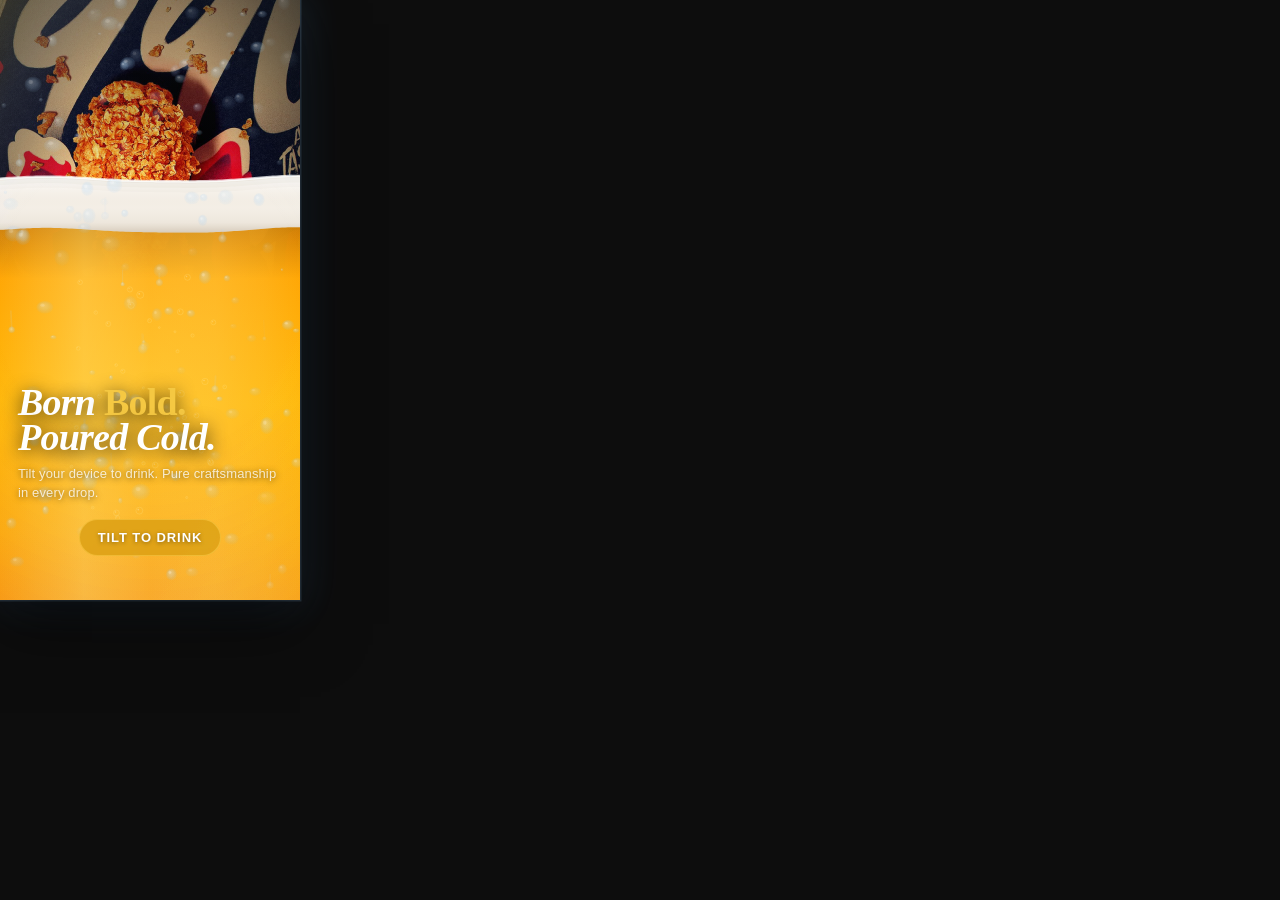
==== commit a013f8f9: "Refactor motion permission request handling for improved event management and user interaction" ====
--- a/index.html
+++ b/index.html
@@ -700,7 +700,11 @@
                 enableTiltButton.style.background = CONFIG.buttonBackground;
             }
 
-            async function requestMotionPermissionIfNeeded() {
+            async function requestMotionPermissionIfNeeded(event) {
+                if (event && event.target && event.target.closest && event.target.closest("button, a, input, textarea, select")) {
+                    return;
+                }
+
                 if (state.motionEnabled || state.permissionRequested) return;
 
                 if (!window.isSecureContext) {
@@ -709,14 +713,6 @@
                 }
 
                 if (needsIOSMotionPermission()) {
-                    const motionAvailable = await probeForLiveMotionSignal();
-
-                    if (motionAvailable) {
-                        closeMotionDialog();
-                        startTiltTracking();
-                        return;
-                    }
-
                     await requestIOSMotionAccess();
                     return;
                 }
@@ -1089,9 +1085,12 @@
                 requestAnimationFrame(tick);
             }
 
-            document.addEventListener("click", requestMotionPermissionIfNeeded, { passive: true });
-            document.addEventListener("touchstart", requestMotionPermissionIfNeeded, { passive: true });
-            enableTiltButton.addEventListener("click", requestIOSMotionAccess);
+            document.addEventListener("click", requestMotionPermissionIfNeeded);
+            document.addEventListener("touchend", requestMotionPermissionIfNeeded);
+            enableTiltButton.addEventListener("click", function (event) {
+                event.stopPropagation();
+                requestIOSMotionAccess();
+            });
             window.addEventListener("deviceorientation", handleOrientation);
             window.addEventListener("devicemotion", handleMotion);
             window.addEventListener("resize", () => { resizeCanvas(); initBubbles(); initCondensation(); });
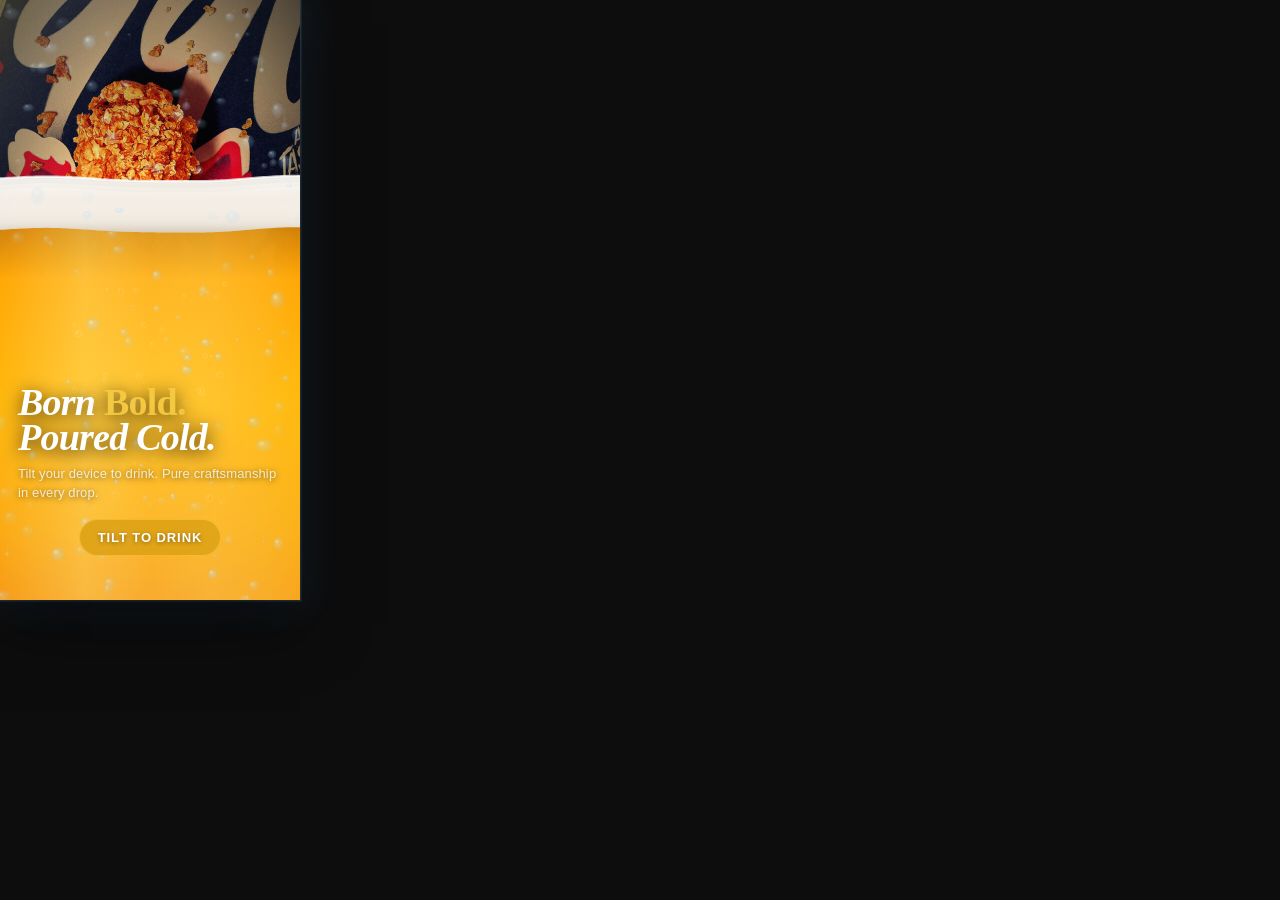
==== commit 1d79d223: "Fix tilt strength calculations for improved motion effect accuracy" ====
--- a/index.html
+++ b/index.html
@@ -834,8 +834,8 @@
                 const forwardOffset = forward * h * 0.04;
                 const tiltDrop = absAngle * h * 0.024;
                 const baseY = clamp(h - baseCoverageH + forwardOffset + tiltDrop, h * 0.03, h - 10);
-                const topLeftY = clamp(baseY + tiltStrength, h * 0.02, h - 8);
-                const topRightY = clamp(baseY - tiltStrength, h * 0.02, h - 8);
+                const topLeftY = clamp(baseY - tiltStrength, h * 0.02, h - 8);
+                const topRightY = clamp(baseY + tiltStrength, h * 0.02, h - 8);
                 const time = timestamp * 0.0018;
                 const waveAmp = Math.max(6, h * 0.013) + absAngle * 22 + Math.abs(forward) * 8;
                 const massCenterX = clamp(w * 0.5 + sideBias, w * 0.2, w * 0.8);
@@ -1108,4 +1108,4 @@
     </script>
 </body>
 
-</html>+</html>
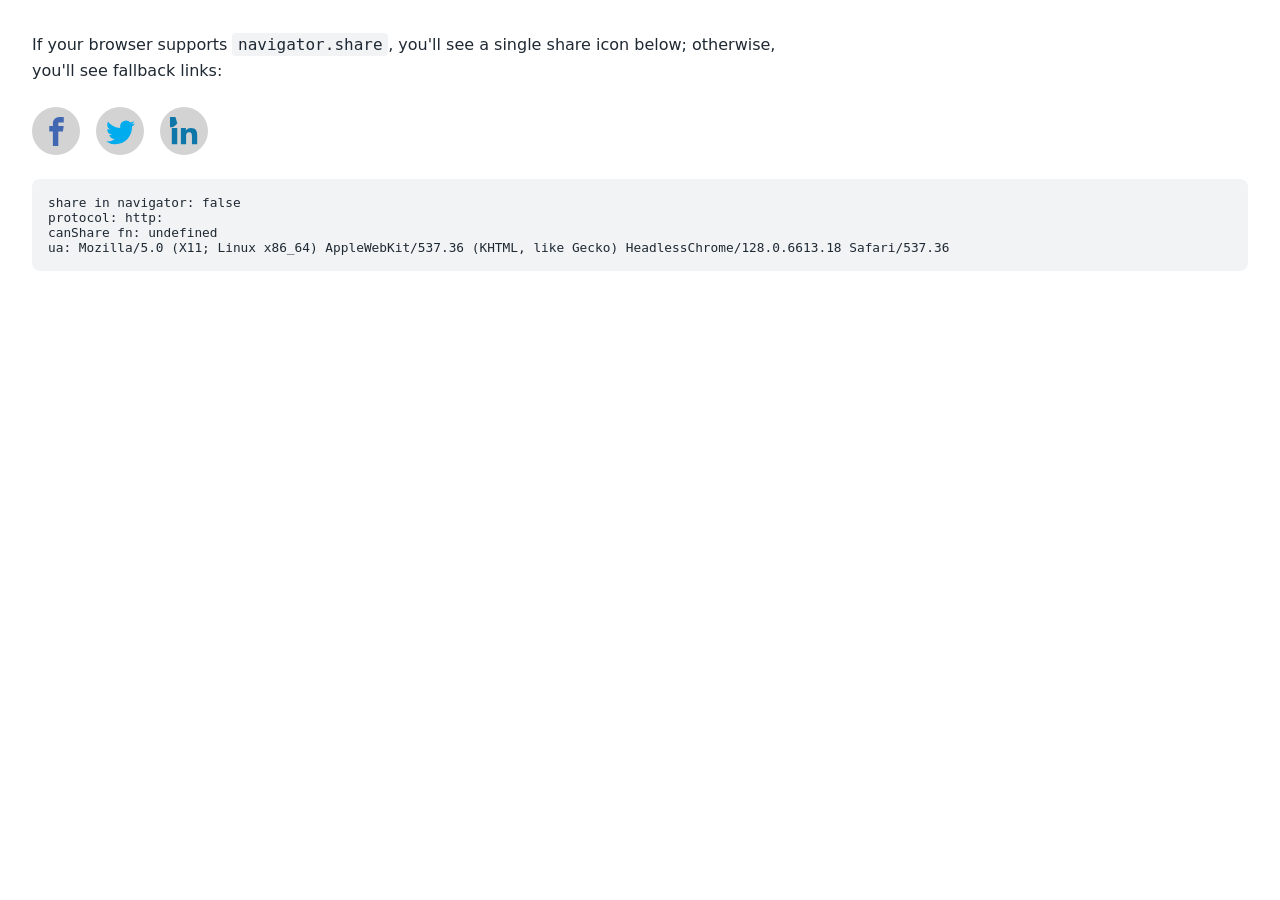
==== commit 78e71d50: "Create index.html" ====
--- a/index.html
+++ b/index.html
@@ -1,1111 +1,191 @@
-<!DOCTYPE html>
+<!doctype html>
 <html lang="en">
 
 <head>
-    <meta charset="UTF-8" />
-    <meta name="viewport" content="width=device-width, initial-scale=1.0, viewport-fit=cover" />
-    <title>Beer Ad — Tilt to Pour</title>
-    <style>
-        :root {
-            --creative-width: 300px;
-            --creative-height: 600px;
-            --button-background: rgba(220, 160, 20, 0.85);
-            --button-text-color: #ffffff;
-            --border-radius: 0px;
-            --shadow: 0 24px 60px rgba(0, 0, 0, 0.55);
-        }
+  <meta charset="utf-8">
+  <meta name="viewport" content="width=device-width, initial-scale=1">
+  <title>navigator.share API demo</title>
+  <style>
+    :root {
+      --ico-share: url('data:image/svg+xml,<svg xmlns="http://www.w3.org/2000/svg" viewBox="0 0 16 16"><path d="M13.5 11c-.706 0-1.342.293-1.797.763L4.969 8.396C4.99 8.267 5.001 8.135 5.001 8s-.011-.267-.032-.396l6.734-3.367A2.493 2.493 0 0 0 13.5 5 2.5 2.5 0 1 0-2.469-2.104L4.297 6.263A2.493 2.493 0 0 0 2.5 5.5a2.5 2.5 0 1 0 1.797 4.237l6.734 3.367A2.5 2.5 0 1 0 13.5 11Z"/></svg>');
+      --ico-facebook: url('data:image/svg+xml,<svg xmlns="http://www.w3.org/2000/svg" viewBox="0 0 16 16"><path d="M9.5 3H12V0H9.5A3.504 3.504 0 0 0 6 3.5V5H4v3h2v8h3V8h2.5l.5-3H9V3.5c0-.271.229-.5.5-.5Z"/></svg>');
+      --ico-linkedin: url('data:image/svg+xml,<svg xmlns="http://www.w3.org/2000/svg" viewBox="0 0 16 16"><path d="M6 6h2.767v1.418h.04C9.192 6.727 10.134 6 11.539 6 14.46 6 15 7.818 15 10.183V15h-2.885v-4.27c0-1.018-.021-2.329-1.5-2.329-1.502 0-1.732 1.109-1.732 2.255V15H6V6ZM1 6h3v9H1V6Zm3-2.5A1.5 1.5 0 1 1-3 0 1.5 1.5 0 0 1 3 0Z"/></svg>');
+      --ico-twitter: url('data:image/svg+xml,<svg xmlns="http://www.w3.org/2000/svg" viewBox="0 0 16 16"><path d="M16 3.538a6.596 6.596 0 0 1-1.884.516 3.292 3.292 0 0 0 1.444-1.816 6.58 6.58 0 0 1-2.084.797A3.28 3.28 0 0 0 7.798 5.28c0 .256.028.506.084.747A9.315 9.315 0 0 1 1.116 2.596a3.28 3.28 0 0 0 1.015 4.381 3.25 3.25 0 0 1-1.488-.409v.041a3.282 3.282 0 0 0 2.634 3.219 3.29 3.29 0 0 1-1.485.057 3.283 3.283 0 0 0 3.066 2.281A6.583 6.583 0 0 1 .78 13.572c-.266 0-.525-.016-.784-.047A9.29 9.29 0 0 0 5.03 15c6.037 0 9.341-5.003 9.341-9.341l-.009-.425A6.67 6.67 0 0 0 16 3.538Z"/></svg>');
+    }
 
-        * {
-            box-sizing: border-box;
-            -webkit-tap-highlight-color: transparent;
-        }
+    * {
+      box-sizing: border-box;
+    }
 
-        html,
-        body {
-            width: var(--creative-width);
-            height: var(--creative-height);
-        }
+    body {
+      margin: 0;
+      min-height: 100vh;
+      padding: 2rem;
+      font-family: ui-sans-serif, system-ui, -apple-system, BlinkMacSystemFont, "Segoe UI", sans-serif;
+      color: #1f2933;
+      background: #fff;
+    }
 
-        body {
-            margin: 0;
-            display: block;
-            background: #0d0d0d;
-            font-family: 'Georgia', serif;
-            padding: 0;
-        }
+    p {
+      max-width: 48rem;
+      margin: 0 0 1.5rem;
+      line-height: 1.6;
+    }
 
-        .demo-wrap {
-            display: grid;
-            gap: 10px;
-            justify-items: center;
-            width: var(--creative-width);
-            height: var(--creative-height);
-        }
+    code {
+      padding: .1em .35em;
+      border-radius: .25rem;
+      background: #f1f3f5;
+      font-family: ui-monospace, SFMono-Regular, Menlo, Consolas, monospace;
+    }
 
-        .creative {
-            position: relative;
-            width: var(--creative-width);
-            height: var(--creative-height);
-            overflow: hidden;
-            border-radius: var(--border-radius);
-            box-shadow: var(--shadow);
-            background: #0a0a0a;
-            color: white;
-            -webkit-user-select: none;
-            user-select: none;
-            touch-action: manipulation;
-            isolation: isolate;
-        }
+    [data-share] {
+      --bdrs: 50%;
+      --bgc: lightgrey;
+      --bxsh: 0 0 0 2px hsla(210, 24%, 15%, .65);
+      --icon: var(--ico-share);
+      --icon-bgc: hsl(210, 24%, 35%);
+      --icon-size: 60%;
+      --m: 0 .5rem;
+      --size: 3rem;
+      min-height: var(--size);
+      margin-left: -.5rem;
+    }
 
-        .scene {
-            position: absolute;
-            inset: 0;
-            overflow: hidden;
-        }
+    [data-share-item] {
+      display: inline-block;
+      width: var(--size);
+      height: var(--size);
+      margin: var(--m);
+      padding: 0;
+      border: 0;
+      border-radius: var(--bdrs);
+      outline: none;
+      background-color: var(--bgc);
+      cursor: pointer;
+      vertical-align: middle;
+    }
 
-        .bg-image {
-            position: absolute;
-            inset: 0;
-            z-index: 1;
-            width: 100%;
-            height: 100%;
-            object-fit: cover;
-            display: block;
-        }
+    [data-share-item] i {
+      display: inline-block;
+      width: 100%;
+      height: 100%;
+      background-color: var(--icon-bgc);
+      mask: no-repeat center / var(--icon-size) var(--icon);
+      -webkit-mask: no-repeat center / var(--icon-size) var(--icon);
+    }
 
-        /* Dark vignette overlay for dramatic beer-ad feel */
-        .vignette {
-            position: absolute;
-            inset: 0;
-            z-index: 2;
-            background:
-                radial-gradient(ellipse at 50% 30%, rgba(0, 0, 0, 0) 30%, rgba(0, 0, 0, 0.72) 100%),
-                linear-gradient(180deg, rgba(0, 0, 0, 0.45) 0%, rgba(0, 0, 0, 0) 30%, rgba(0, 0, 0, 0.15) 60%, rgba(0, 0, 0, 0.65) 100%);
-            pointer-events: none;
-        }
+    [data-share-item]:focus-visible,
+    [data-share-item]:hover {
+      box-shadow: var(--bxsh);
+    }
 
-        .content-overlay {
-            position: absolute;
-            inset: 0;
-            z-index: 4;
-            display: flex;
-            flex-direction: column;
-            justify-content: space-between;
-            padding: 22px 18px;
-            pointer-events: none;
-        }
+    [data-share-item="facebook"] i {
+      --icon: var(--ico-facebook);
+      --icon-bgc: #4267b2;
+    }
 
-        .headline-wrap {
-            margin-top: auto;
-            margin-bottom: 22px;
-            pointer-events: auto;
-        }
+    [data-share-item="linkedin"] i {
+      --icon: var(--ico-linkedin);
+      --icon-bgc: #0e76a8;
+    }
 
-        .headline {
-            margin: 0 0 10px;
-            font-size: 38px;
-            line-height: 0.93;
-            font-weight: 700;
-            font-style: italic;
-            letter-spacing: -0.02em;
-            text-shadow: 0 3px 18px rgba(0, 0, 0, 0.8);
-            color: #fff;
-        }
-
-        .headline em {
-            color: #f5c842;
-            font-style: normal;
-        }
-
-        .subhead {
-            margin: 0 0 16px;
-            font-size: 13px;
-            line-height: 1.45;
-            color: rgba(255, 255, 255, 0.78);
-            text-shadow: 0 1px 6px rgba(0, 0, 0, 0.6);
-            font-family: Arial, sans-serif;
-            font-style: normal;
-            letter-spacing: 0.01em;
-        }
-
-        .cta {
-            display: flex;
-            align-items: center;
-            gap: 9px;
-            width: fit-content;
-            margin-inline: auto;
-            padding: 11px 18px;
-            border-radius: 999px;
-            background: var(--button-background);
-            border: 1px solid rgba(255, 210, 80, 0.5);
-            color: var(--button-text-color);
-            font-weight: 700;
-            font-size: 13px;
-            font-family: Arial, sans-serif;
-            letter-spacing: 0.07em;
-            line-height: 1;
-            backdrop-filter: blur(6px);
-            position: relative;
-            z-index: 4;
-            pointer-events: auto;
-            text-transform: uppercase;
-            text-shadow: 0 1px 4px rgba(0, 0, 0, 0.4);
-        }
-
-        .cta-dot {
-            width: 7px;
-            height: 7px;
-            border-radius: 50%;
-            background: currentColor;
-            box-shadow: 0 0 6px currentColor;
-        }
-
-        .liquid-layer {
-            position: absolute;
-            inset: 0;
-            z-index: 3;
-            pointer-events: none;
-        }
-
-        canvas {
-            display: block;
-            width: 100%;
-            height: 100%;
-        }
-
-        /* Cold blue outer glow on the creative card */
-        .creative {
-            box-shadow:
-                var(--shadow),
-                0 0 0 1.5px rgba(160, 210, 255, 0.18),
-                0 0 38px 6px rgba(100, 180, 255, 0.13);
-        }
-
-        /* Frost / condensation canvas — sits above everything */
-        .condensation-layer {
-            position: absolute;
-            inset: 0;
-            z-index: 3;
-            pointer-events: none;
-        }
-
-        /* Subtle gold gloss */
-        .gloss {
-            position: absolute;
-            inset: 0;
-            z-index: 7;
-            pointer-events: none;
-            background:
-                linear-gradient(118deg,
-                    rgba(255, 220, 100, 0.09) 0%,
-                    rgba(255, 255, 255, 0.05) 10%,
-                    rgba(255, 255, 255, 0) 25%,
-                    rgba(255, 255, 255, 0) 75%,
-                    rgba(255, 200, 50, 0.07) 100%);
-            mix-blend-mode: screen;
-        }
-
-        .motion-enable {
-            position: absolute;
-            top: calc(12px + env(safe-area-inset-top));
-            left: 0;
-            right: 0;
-            z-index: 9999;
-            display: flex;
-            justify-content: center;
-            align-items: flex-start;
-            pointer-events: none;
-        }
-
-        .motion-enable[hidden] {
-            display: none;
-        }
-
-        .motion-enable__button {
-            min-height: 44px;
-            border: 0;
-            border-radius: 999px;
-            padding: 11px 18px;
-            font-size: 13px;
-            font-weight: 700;
-            letter-spacing: 0.07em;
-            text-transform: uppercase;
-            cursor: pointer;
-            background: var(--button-background);
-            color: var(--button-text-color);
-            box-shadow: 0 14px 34px rgba(0, 0, 0, 0.28);
-            pointer-events: auto;
-        }
-    </style>
+    [data-share-item="twitter"] i {
+      --icon: var(--ico-twitter);
+      --icon-bgc: #00acee;
+    }
+  </style>
 </head>
 
 <body>
-    <div class="demo-wrap">
-        <div class="creative" id="creative" role="img" aria-label="Beer tilt ad creative">
-            <div class="scene">
-                <img class="bg-image" id="bgImage" src="kfc.png" alt="Beer background" />
-                <div class="vignette"></div>
+  <p>If your browser supports <code>navigator.share</code>, you'll see a single share icon below; otherwise, you'll see
+    fallback links:</p>
 
-                <div class="content-overlay">
-                    <div class="headline-wrap">
-                        <h1 class="headline" id="headlineText">Born <em>Bold.</em><br>Poured Cold.</h1>
-                        <p class="subhead" id="subheadText">
-                            Tilt your device to drink. Pure craftsmanship in every drop.
-                        </p>
+  <div data-share="device facebook twitter linkedin" data-share-label="Share on"
+    data-share-device="Share using device sharing"></div>
 
-                        <div class="cta" id="cta">
-                            <span id="ctaTextDisplay">Tilt to Drink</span>
-                        </div>
-                    </div>
-                </div>
+  <pre id="debug" style="margin-top:1.5rem;padding:1rem;background:#f1f3f5;border-radius:.5rem;font-size:.8rem;word-break:break-all"></pre>
 
-                <div class="liquid-layer">
-                    <canvas id="liquidCanvas"></canvas>
-                </div>
+  <script>
+    function createElement(type, attributes = {}, children = []) {
+      const element = document.createElement(type);
 
-                <div class="condensation-layer">
-                    <canvas id="condCanvas"></canvas>
-                </div>
+      for (const [key, value] of Object.entries(attributes)) {
+        element.setAttribute(key, value);
+      }
 
-                <div class="gloss"></div>
-                <div class="gloss"></div>
+      for (const child of children) {
+        element.appendChild(
+          typeof child === 'string' ? document.createTextNode(child) : child
+        );
+      }
 
-                <div class="motion-enable" id="motionEnable" hidden>
-                    <button class="motion-enable__button" id="enableTiltButton" type="button">Enable Tilt</button>
-                </div>
-            </div>
-        </div>
+      return element;
+    }
 
-    </div>
+    function Share(element) {
+      const options = element.dataset.share.trim().split(/\s+/);
+      const deviceIndex = options.indexOf('device');
+      const pageUrl = location.href;
+      const pageTitle = document.title;
+      const pageDescription = document.querySelector('meta[name="description"]')?.content || '';
 
-    <script>
-        (() => {
-            const CONFIG = {
-                size: "300x600",
-                ctaText: "Tilt to Drink",
-                headlineHtml: "Born <em>Bold.</em><br>Poured Cold.",
-                subheadText: "Tilt your device to drink. Pure craftsmanship in every drop.",
-                beerColor: "#b86a00",
-                beerOpacity: 1,
-                foamColor: "#f5f0e8",
-                fillLevel: 62,
-                backgroundImage: "kfc.png",
-                showBubbles: true,
-                buttonBackground: "rgba(220, 160, 20, 0.85)",
-                buttonTextColor: "#ffffff"
-            };
+      const nativeShareData = { title: pageTitle, url: pageUrl };
+      if (pageDescription) nativeShareData.text = pageDescription;
+      // 'share' in navigator is the correct cross-browser detection for iOS Safari and Android Chrome
+      const canShare = 'share' in navigator;
 
-            const creative = document.getElementById("creative");
-            const canvas = document.getElementById("liquidCanvas");
-            const ctx = canvas.getContext("2d");
+      const shareData = {
+        facebook: { url: 'https://www.facebook.com/sharer/sharer.php?u=' },
+        linkedin: { url: 'https://www.linkedin.com/sharing/share-offsite/?url=' },
+        twitter: { url: 'https://twitter.com/intent/tweet?url=' }
+      };
 
-            const condCanvas = document.getElementById("condCanvas");
-            const condCtx = condCanvas.getContext("2d");
+      if (deviceIndex > -1 && canShare) {
+        const shareButton = createElement('button', {
+          type: 'button',
+          'aria-label': element.dataset.shareDevice,
+          'data-share-item': ''
+        }, [createElement('i', { 'aria-hidden': 'true' })]);
 
-            const bgImage = document.getElementById("bgImage");
-            const cta = document.getElementById("cta");
-            const headlineText = document.getElementById("headlineText");
-            const subheadText = document.getElementById("subheadText");
-            const ctaTextDisplay = document.getElementById("ctaTextDisplay");
-            const motionEnable = document.getElementById("motionEnable");
-            const enableTiltButton = document.getElementById("enableTiltButton");
+        // navigator.share must be called directly in the click handler with no prior awaits
+        // to preserve the user gesture on iOS Safari and Android Chrome
+        shareButton.addEventListener('click', () => {
+          navigator.share(nativeShareData).catch((error) => {
+            if (error.name !== 'AbortError') {
+              console.error('Sharing failed:', error);
+            }
+          });
+        });
 
-            const state = {
-                width: 300,
-                height: 600,
-                targetTiltX: 0,
-                targetTiltY: 0,
-                tiltX: 0,
-                tiltY: 0,
-                velocityX: 0,
-                velocityY: 0,
-                smoothedAngle: 0,
-                lastTime: 0,
-                permissionRequested: false,
-                motionEnabled: false,
-                motionDenied: false,
-                motionDialogOpen: false,
-                hasLiveMotionSignal: false,
-                lastOrientationEventAt: 0,
-                baselineGamma: null,
-                baselineBeta: null,
-                baselineAccelX: null,
-                baselineAccelY: null,
-                useDeviceMotion: false,
-                remainingBeer: 1,
-                bubbles: [],
-                drops: [],
-                drips: []
-            };
+        element.appendChild(shareButton);
+        return;
+      }
 
-            function setInstruction() { }
+      for (const option of options.filter(option => option !== 'device')) {
+        if (!shareData[option]) continue;
 
-            function initBubbles() {
-                state.bubbles = [];
-                const shape = getLiquidShape(0);
-                const { w, h } = shape;
-                const count = Math.round((w * h) / 4000);
-                for (let i = 0; i < count; i++) {
-                    const bubble = {
-                        x: Math.random() * w,
-                        y: Math.random() * h,
-                        r: 0.8 + Math.random() * 2.8,
-                        speed: 12 + Math.random() * 28,
-                        wobble: Math.random() * Math.PI * 2,
-                        wobbleSpeed: 0.5 + Math.random() * 1.2
-                    };
-                    resetBubbleToLiquid(bubble, shape);
-                    state.bubbles.push(bubble);
-                }
-            }
+        const shareLink = createElement('a', {
+          'aria-label': `${element.dataset.shareLabel} ${option}`,
+          'data-share-item': option,
+          href: shareData[option].url + encodeURIComponent(pageUrl),
+          rel: 'noopener noreferrer',
+          target: '_blank'
+        }, [createElement('i', { 'aria-hidden': 'true' })]);
 
-            function initCondensation() {
-                const w = creative.clientWidth;
-                const h = creative.clientHeight;
+        element.appendChild(shareLink);
+      }
+    }
 
-                // Static droplets — scattered over the full glass surface
-                state.drops = [];
-                const dropCount = Math.round((w * h) / 1400);
-                for (let i = 0; i < dropCount; i++) {
-                    state.drops.push({
-                        x: Math.random() * w,
-                        y: Math.random() * h,
-                        r: 1.2 + Math.random() * 5.5,
-                        alpha: 0.06 + Math.random() * 0.22,
-                        // Slightly elongated horizontally
-                        rx: 1 + Math.random() * 0.6,
-                        ry: 1 + Math.random() * 0.4
-                    });
-                }
+    document.querySelectorAll('[data-share]').forEach(Share);
 
-                // Drips — drops that slowly slide down, leaving a thin trail
-                state.drips = [];
-                const dripCount = Math.round(w / 22);
-                for (let i = 0; i < dripCount; i++) {
-                    state.drips.push({
-                        x: 6 + Math.random() * (w - 12),
-                        y: Math.random() * h,
-                        r: 2 + Math.random() * 3.5,
-                        speed: 6 + Math.random() * 18,
-                        trail: [],
-                        alpha: 0.10 + Math.random() * 0.18
-                    });
-                }
-            }
-
-            function resizeCondCanvas() {
-                const rect = creative.getBoundingClientRect();
-                const ratio = Math.max(1, window.devicePixelRatio || 1);
-                condCanvas.width = Math.round(rect.width * ratio);
-                condCanvas.height = Math.round(rect.height * ratio);
-                condCanvas.style.width = rect.width + "px";
-                condCanvas.style.height = rect.height + "px";
-                condCtx.setTransform(ratio, 0, 0, ratio, 0, 0);
-            }
-
-            function drawCondensation(dt, timestamp) {
-                const w = creative.clientWidth;
-                const h = creative.clientHeight;
-                condCtx.clearRect(0, 0, w, h);
-
-                // When beer is fully drained, clear and stop — no drops on empty glass
-                if (state.remainingBeer <= 0.002) return;
-
-                // --- Cold blue-tinted edge mist ---
-                const edgeMist = condCtx.createRadialGradient(w * 0.5, h * 0.5, h * 0.25, w * 0.5, h * 0.5, h * 0.72);
-                edgeMist.addColorStop(0, "rgba(160,210,255,0.00)");
-                edgeMist.addColorStop(1, "rgba(140,200,255,0.09)");
-                condCtx.fillStyle = edgeMist;
-                condCtx.fillRect(0, 0, w, h);
-
-                // --- Static condensation drops ---
-                for (const d of state.drops) {
-                    condCtx.save();
-                    condCtx.translate(d.x, d.y);
-                    condCtx.scale(d.rx, d.ry);
-                    // Drop body
-                    const grad = condCtx.createRadialGradient(-d.r * 0.2, -d.r * 0.3, d.r * 0.05, 0, 0, d.r);
-                    grad.addColorStop(0, `rgba(220,240,255,${d.alpha * 1.4})`);
-                    grad.addColorStop(0.5, `rgba(180,220,255,${d.alpha})`);
-                    grad.addColorStop(1, `rgba(140,200,255,${d.alpha * 0.2})`);
-                    condCtx.beginPath();
-                    condCtx.arc(0, 0, d.r, 0, Math.PI * 2);
-                    condCtx.fillStyle = grad;
-                    condCtx.fill();
-                    // Tiny specular highlight
-                    condCtx.beginPath();
-                    condCtx.arc(-d.r * 0.28, -d.r * 0.32, d.r * 0.26, 0, Math.PI * 2);
-                    condCtx.fillStyle = `rgba(255,255,255,${d.alpha * 0.7})`;
-                    condCtx.fill();
-                    condCtx.restore();
-                }
-
-                // --- Drips ---
-                for (const drip of state.drips) {
-                    // Advance drip
-                    drip.y += drip.speed * dt;
-                    drip.trail.push({ x: drip.x + Math.sin(drip.y * 0.04) * 1.2, y: drip.y });
-                    if (drip.trail.length > 28) drip.trail.shift();
-
-                    // Reset when it leaves the bottom
-                    if (drip.y > h + drip.r * 2) {
-                        drip.y = -drip.r * 2;
-                        drip.x = 6 + Math.random() * (w - 12);
-                        drip.trail = [];
-                        drip.speed = 6 + Math.random() * 18;
-                        drip.alpha = 0.10 + Math.random() * 0.18;
-                    }
-
-                    // Draw thin trail
-                    if (drip.trail.length > 2) {
-                        condCtx.beginPath();
-                        condCtx.moveTo(drip.trail[0].x, drip.trail[0].y);
-                        for (let i = 1; i < drip.trail.length; i++) {
-                            condCtx.lineTo(drip.trail[i].x, drip.trail[i].y);
-                        }
-                        condCtx.strokeStyle = `rgba(180,220,255,${drip.alpha * 0.45})`;
-                        condCtx.lineWidth = drip.r * 0.45;
-                        condCtx.lineCap = "round";
-                        condCtx.stroke();
-                    }
-
-                    // Draw drip head (teardrop shape)
-                    condCtx.save();
-                    condCtx.translate(drip.x + Math.sin(drip.y * 0.04) * 1.2, drip.y);
-                    const dg = condCtx.createRadialGradient(-drip.r * 0.15, -drip.r * 0.2, drip.r * 0.05, 0, 0, drip.r);
-                    dg.addColorStop(0, `rgba(230,245,255,${drip.alpha * 1.5})`);
-                    dg.addColorStop(0.6, `rgba(180,220,255,${drip.alpha})`);
-                    dg.addColorStop(1, `rgba(140,200,255,0)`);
-                    condCtx.beginPath();
-                    condCtx.arc(0, 0, drip.r, 0, Math.PI * 2);
-                    condCtx.fillStyle = dg;
-                    condCtx.fill();
-                    condCtx.restore();
-                }
-
-                // --- Cold breath / mist rising from top of foam ---
-                // Soft pulsing puffs just above the foam zone
-                const shape = getLiquidShape(timestamp);
-                const foamZoneY = shape.waveSurface(clamp(w * 0.5 + shape.sideBias * 0.2, 0, w)) - h * 0.09;
-                const t = timestamp * 0.0006;
-                for (let i = 0; i < 4; i++) {
-                    const px = w * (0.15 + i * 0.22) + shape.sideBias * 0.18 + Math.sin(t + i * 1.4) * 14;
-                    const py = foamZoneY + Math.cos(t * 0.8 + i) * 8 - 12;
-                    const pr = 18 + Math.sin(t * 1.1 + i * 0.9) * 6;
-                    const alpha = 0.04 + Math.sin(t * 0.7 + i * 2.1) * 0.02;
-                    const mg = condCtx.createRadialGradient(px, py, 0, px, py, pr);
-                    mg.addColorStop(0, `rgba(200,230,255,${alpha})`);
-                    mg.addColorStop(1, "rgba(200,230,255,0)");
-                    condCtx.beginPath();
-                    condCtx.arc(px, py, pr, 0, Math.PI * 2);
-                    condCtx.fillStyle = mg;
-                    condCtx.fill();
-                }
-            }
-
-            function setCreativeSize(value) {
-                const [w, h] = value.split("x").map(Number);
-                state.width = w;
-                state.height = h;
-                document.documentElement.style.setProperty("--creative-width", w + "px");
-                document.documentElement.style.setProperty("--creative-height", h + "px");
-                resizeCanvas();
-                initBubbles();
-                initCondensation();
-            }
-
-            function resizeCanvas() {
-                const rect = creative.getBoundingClientRect();
-                const ratio = Math.max(1, window.devicePixelRatio || 1);
-                canvas.width = Math.round(rect.width * ratio);
-                canvas.height = Math.round(rect.height * ratio);
-                canvas.style.width = rect.width + "px";
-                canvas.style.height = rect.height + "px";
-                ctx.setTransform(ratio, 0, 0, ratio, 0, 0);
-                resizeCondCanvas();
-            }
-
-            function clamp(v, lo, hi) { return Math.max(lo, Math.min(hi, v)); }
-            function lerp(a, b, t) { return a + (b - a) * t; }
-            function applyDeadzone(value, threshold) {
-                if (Math.abs(value) <= threshold) return 0;
-                const direction = Math.sign(value);
-                return direction * ((Math.abs(value) - threshold) / (1 - threshold));
-            }
-
-            function resetTiltCalibration() {
-                state.baselineGamma = null;
-                state.baselineBeta = null;
-                state.baselineAccelX = null;
-                state.baselineAccelY = null;
-            }
-
-            function isIOSDevice() {
-                const userAgent = navigator.userAgent || navigator.vendor || "";
-                return /iPhone|iPad|iPod/i.test(userAgent) ||
-                    (navigator.platform === "MacIntel" && navigator.maxTouchPoints > 1);
-            }
-
-            function isAndroidDevice() {
-                return /Android/i.test(navigator.userAgent || "");
-            }
-
-            function needsIOSMotionPermission() {
-                return isIOSDevice() && (
-                    (typeof DeviceOrientationEvent !== "undefined" &&
-                        typeof DeviceOrientationEvent.requestPermission === "function") ||
-                    (typeof DeviceMotionEvent !== "undefined" &&
-                        typeof DeviceMotionEvent.requestPermission === "function")
-                );
-            }
-
-            function openMotionDialog() {
-                if (!motionEnable) return;
-                state.motionDialogOpen = true;
-                motionEnable.hidden = false;
-            }
-
-            function closeMotionDialog() {
-                if (!motionEnable) return;
-                state.motionDialogOpen = false;
-                motionEnable.hidden = true;
-            }
-
-            function startTiltTracking() {
-                state.motionEnabled = true;
-                state.motionDenied = false;
-                state.permissionRequested = false;
-                state.useDeviceMotion = true;
-                resetTiltCalibration();
-                setInstruction("Tilt to drink");
-            }
-
-            function markMotionSignalDetected() {
-                state.hasLiveMotionSignal = true;
-                state.motionEnabled = true;
-                state.motionDenied = false;
-            }
-
-            function probeForLiveMotionSignal(timeoutMs = 400) {
-                if (state.hasLiveMotionSignal || state.motionEnabled) {
-                    return Promise.resolve(true);
-                }
-
-                return new Promise(resolve => {
-                    let settled = false;
-
-                    const finish = (result) => {
-                        if (settled) return;
-                        settled = true;
-                        window.removeEventListener("deviceorientation", handleProbeOrientation);
-                        window.removeEventListener("devicemotion", handleProbeMotion);
-                        clearTimeout(timeoutId);
-                        resolve(result);
-                    };
-
-                    const handleProbeOrientation = (event) => {
-                        if (typeof event.gamma === "number" || typeof event.beta === "number") {
-                            finish(true);
-                        }
-                    };
-
-                    const handleProbeMotion = (event) => {
-                        const accel = event.accelerationIncludingGravity;
-                        if (!accel) return;
-                        if (typeof accel.x === "number" || typeof accel.y === "number") {
-                            finish(true);
-                        }
-                    };
-
-                    const timeoutId = window.setTimeout(() => finish(false), timeoutMs);
-                    window.addEventListener("deviceorientation", handleProbeOrientation, { passive: true });
-                    window.addEventListener("devicemotion", handleProbeMotion, { passive: true });
-                });
-            }
-
-            async function requestIOSMotionAccess() {
-                state.permissionRequested = true;
-
-                try {
-                    let orientationGranted = true;
-                    let motionGranted = true;
-
-                    if (typeof DeviceOrientationEvent !== "undefined" &&
-                        typeof DeviceOrientationEvent.requestPermission === "function") {
-                        orientationGranted = (await DeviceOrientationEvent.requestPermission()) === "granted";
-                    }
-
-                    if (typeof DeviceMotionEvent !== "undefined" &&
-                        typeof DeviceMotionEvent.requestPermission === "function") {
-                        motionGranted = (await DeviceMotionEvent.requestPermission()) === "granted";
-                    }
-
-                    closeMotionDialog();
-
-                    if (!orientationGranted && !motionGranted) {
-                        state.motionDenied = true;
-                        state.permissionRequested = false;
-                        openMotionDialog();
-                        setInstruction("Motion access was denied. Tap Enable Tilt to try again.");
-                        return;
-                    }
-
-                    startTiltTracking();
-                } catch (error) {
-                    state.permissionRequested = false;
-                    openMotionDialog();
-                    setInstruction("Motion access was denied. Tap Enable Tilt to try again.");
-                }
-            }
-
-            function hexToRgb(hex) {
-                const h = hex.replace("#", "");
-                const full = h.length === 3 ? h.split("").map(c => c + c).join("") : h;
-                const n = parseInt(full, 16);
-                return { r: (n >> 16) & 255, g: (n >> 8) & 255, b: n & 255 };
-            }
-
-            function rgba(hex, alpha) {
-                const { r, g, b } = hexToRgb(hex);
-                return `rgba(${r},${g},${b},${alpha})`;
-            }
-
-            // Lighten/darken a hex color by amount (-1 to 1), returns hex string
-            function shiftColor(hex, amount) {
-                const { r, g, b } = hexToRgb(hex);
-                const shift = v => clamp(Math.round(v + v * amount), 0, 255);
-                const h = v => v.toString(16).padStart(2, "0");
-                return `#${h(shift(r))}${h(shift(g))}${h(shift(b))}`;
-            }
-
-            function updateConfig() {
-                CONFIG.headlineHtml = CONFIG.headlineHtml || "Born <em>Bold.</em><br>Poured Cold.";
-                CONFIG.subheadText = CONFIG.subheadText || "Tilt your device to drink. Pure craftsmanship in every drop.";
-                CONFIG.ctaText = CONFIG.ctaText || "Tilt to Drink";
-                CONFIG.beerColor = CONFIG.beerColor || "#b86a00";
-                CONFIG.beerOpacity = clamp(Number(CONFIG.beerOpacity ?? 1), 0, 1);
-                CONFIG.foamColor = CONFIG.foamColor || "#f5f0e8";
-                CONFIG.fillLevel = clamp(Number(CONFIG.fillLevel), 10, 95);
-                CONFIG.showBubbles = Boolean(CONFIG.showBubbles);
-                CONFIG.buttonBackground = CONFIG.buttonBackground || "rgba(220, 160, 20, 0.85)";
-                CONFIG.buttonTextColor = CONFIG.buttonTextColor || "#ffffff";
-                headlineText.innerHTML = CONFIG.headlineHtml;
-                subheadText.textContent = CONFIG.subheadText;
-                ctaTextDisplay.textContent = CONFIG.ctaText;
-                bgImage.src = CONFIG.backgroundImage || "kfc.png";
-                document.documentElement.style.setProperty("--button-background", CONFIG.buttonBackground);
-                document.documentElement.style.setProperty("--button-text-color", CONFIG.buttonTextColor);
-                cta.style.color = CONFIG.buttonTextColor;
-                enableTiltButton.style.color = CONFIG.buttonTextColor;
-                enableTiltButton.style.background = CONFIG.buttonBackground;
-            }
-
-            async function requestMotionPermissionIfNeeded(event) {
-                if (event && event.target && event.target.closest && event.target.closest("button, a, input, textarea, select")) {
-                    return;
-                }
-
-                if (state.motionEnabled || state.permissionRequested) return;
-
-                if (!window.isSecureContext) {
-                    setInstruction("Open on HTTPS to enable tilt");
-                    return;
-                }
-
-                if (needsIOSMotionPermission()) {
-                    await requestIOSMotionAccess();
-                    return;
-                }
-
-                if (isAndroidDevice()) {
-                    closeMotionDialog();
-                    startTiltTracking();
-                }
-            }
-            async function initializeMotionExperience() {
-                if (!window.isSecureContext) {
-                    setInstruction("Open on HTTPS to enable tilt");
-                    return;
-                }
-
-                if (isAndroidDevice()) {
-                    closeMotionDialog();
-                    startTiltTracking();
-                    return;
-                }
-
-                if (needsIOSMotionPermission()) {
-                    const motionAvailable = await probeForLiveMotionSignal();
-
-                    if (motionAvailable) {
-                        closeMotionDialog();
-                        startTiltTracking();
-                    } else {
-                        openMotionDialog();
-                        setInstruction("Tap anywhere to enable tilt");
-                    }
-                }
-            }
-
-            function handleOrientation(e) {
-                if (typeof e.gamma !== "number" || typeof e.beta !== "number") return;
-                markMotionSignalDetected();
-                if (state.baselineGamma === null || state.baselineBeta === null) {
-                    state.baselineGamma = e.gamma;
-                    state.baselineBeta = e.beta;
-                }
-
-                state.lastOrientationEventAt = performance.now();
-                setInstruction("Tilt to drink");
-                const gammaDelta = clamp((e.gamma - state.baselineGamma) / 30, -1, 1);
-                const betaDelta = clamp((e.beta - state.baselineBeta) / 32, -1, 1);
-                state.targetTiltX = -applyDeadzone(gammaDelta, 0.08);
-                state.targetTiltY = applyDeadzone(betaDelta, 0.12);
-            }
-
-            function handleMotion(e) {
-                const accel = e.accelerationIncludingGravity;
-                if (!accel) return;
-                if (performance.now() - state.lastOrientationEventAt < 250) return;
-                markMotionSignalDetected();
-
-                const x = typeof accel.x === "number" ? accel.x : 0;
-                const y = typeof accel.y === "number" ? accel.y : 0;
-                if (state.baselineAccelX === null || state.baselineAccelY === null) {
-                    state.baselineAccelX = x;
-                    state.baselineAccelY = y;
-                }
-
-                state.useDeviceMotion = true;
-                setInstruction("Tilt to drink");
-                const xDelta = clamp((x - state.baselineAccelX) / 6.5, -1, 1);
-                const yDelta = clamp((-(y - state.baselineAccelY)) / 6.5, -1, 1);
-                state.targetTiltX = -applyDeadzone(xDelta, 0.08);
-                state.targetTiltY = applyDeadzone(yDelta, 0.12);
-            }
-
-            function updatePhysics(dt) {
-                const spring = 7.5;
-                const damping = 0.84;
-
-                state.velocityX += (state.targetTiltX - state.tiltX) * spring * dt;
-                state.velocityY += (state.targetTiltY - state.tiltY) * spring * dt;
-                state.velocityX *= damping;
-                state.velocityY *= damping;
-                state.tiltX += state.velocityX * dt * 60;
-                state.tiltY += state.velocityY * dt * 60;
-
-                if (Math.abs(state.targetTiltX) < 0.02)
-                    state.tiltX = lerp(state.tiltX, 0, Math.min(1, dt * 3.5));
-                if (Math.abs(state.targetTiltY) < 0.02)
-                    state.tiltY = lerp(state.tiltY, 0, Math.min(1, dt * 3.5));
-
-                state.smoothedAngle = lerp(state.smoothedAngle, state.tiltX, Math.min(1, dt * 4.5));
-            }
-
-            function getDrinkTiltAmount() {
-                const sidewaysTilt = Math.abs(state.smoothedAngle);
-                const forwardTilt = clamp(applyDeadzone(-state.tiltY, 0.18), 0, 1);
-                return clamp(Math.max(sidewaysTilt * 0.9, forwardTilt), 0, 1);
-            }
-
-            function updateDrinkLevel(dt) {
-                if (state.remainingBeer <= 0) return;
-
-                const drinkTilt = getDrinkTiltAmount();
-                const drinkThreshold = 0.38;
-                const drinkStrength = clamp((drinkTilt - drinkThreshold) / (1 - drinkThreshold), 0, 1);
-                if (drinkStrength <= 0) return;
-
-                const drainRate = lerp(0.02, 0.14, drinkStrength);
-                state.remainingBeer = Math.max(0, state.remainingBeer - drainRate * dt);
-            }
-
-            function getLiquidShape(timestamp = 0) {
-                const w = creative.clientWidth;
-                const h = creative.clientHeight;
-                const effectiveCoverage = (CONFIG.fillLevel / 100) * state.remainingBeer;
-                const baseCoverageH = h * effectiveCoverage;
-                const angle = clamp(state.smoothedAngle, -1, 1);
-                const forward = clamp(state.tiltY, -1, 1);
-                const absAngle = Math.abs(angle);
-                const sideBias = angle * w * 0.21;
-                const tiltStrength = angle * h * 0.145;
-                const forwardOffset = forward * h * 0.04;
-                const tiltDrop = absAngle * h * 0.024;
-                const baseY = clamp(h - baseCoverageH + forwardOffset + tiltDrop, h * 0.03, h - 10);
-                const topLeftY = clamp(baseY - tiltStrength, h * 0.02, h - 8);
-                const topRightY = clamp(baseY + tiltStrength, h * 0.02, h - 8);
-                const time = timestamp * 0.0018;
-                const waveAmp = Math.max(6, h * 0.013) + absAngle * 22 + Math.abs(forward) * 8;
-                const massCenterX = clamp(w * 0.5 + sideBias, w * 0.2, w * 0.8);
-
-                const waveSurface = (x) => {
-                    const progress = x / w;
-                    const slopeY = lerp(topLeftY, topRightY, progress);
-                    const normalized = (x - massCenterX) / (w * 0.5);
-                    const redistribution = ((normalized * normalized) - (1 / 3)) * absAngle * h * 0.085;
-                    const edgeCompression = Math.pow(Math.min(1, Math.abs(normalized)), 1.35) * absAngle * h * 0.014;
-                    return slopeY
-                        + redistribution
-                        + edgeCompression
-                        + Math.sin(time + x * 0.026) * waveAmp * 0.26
-                        + Math.cos(time * 1.35 + x * 0.013) * waveAmp * 0.13
-                        + Math.sin(time * 0.7 + x * 0.052) * waveAmp * 0.06;
-                };
-
-                return {
-                    w,
-                    h,
-                    effectiveCoverage,
-                    baseCoverageH,
-                    baseY,
-                    topLeftY,
-                    topRightY,
-                    sideBias,
-                    tiltStrength,
-                    time,
-                    waveAmp,
-                    massCenterX,
-                    waveSurface
-                };
-            }
-
-            function traceLiquidPath(shape, step = 6) {
-                ctx.beginPath();
-                ctx.moveTo(0, shape.h);
-                ctx.lineTo(0, shape.waveSurface(0));
-                for (let x = step; x <= shape.w; x += step) {
-                    ctx.lineTo(x, shape.waveSurface(x));
-                }
-                ctx.lineTo(shape.w, shape.h);
-                ctx.closePath();
-            }
-
-            function resetBubbleToLiquid(bubble, shape) {
-                const spread = shape.w * (0.42 + (1 - Math.abs(state.smoothedAngle)) * 0.12);
-                const preferredX = shape.massCenterX + (Math.random() - 0.5) * spread;
-                bubble.x = clamp(preferredX, bubble.r + 4, shape.w - bubble.r - 4);
-
-                const surfaceY = shape.waveSurface(bubble.x);
-                const liquidDepth = Math.max(10, shape.h - surfaceY - bubble.r * 2);
-                bubble.y = clamp(
-                    surfaceY + liquidDepth * (0.18 + Math.random() * 0.74),
-                    surfaceY + bubble.r * 1.5,
-                    shape.h - bubble.r - 2
-                );
-            }
-
-            function drawLiquid(timestamp) {
-                const shape = getLiquidShape(timestamp);
-                const {
-                    w,
-                    h,
-                    baseCoverageH,
-                    baseY,
-                    topLeftY,
-                    topRightY,
-                    sideBias,
-                    massCenterX,
-                    time,
-                    waveSurface
-                } = shape;
-                const absAngle = Math.abs(state.smoothedAngle);
-                ctx.clearRect(0, 0, w, h);
-
-                if (state.remainingBeer <= 0.002) return;
-
-                const beerGrad = ctx.createLinearGradient(0, Math.min(topLeftY, topRightY) - 20, 0, h);
-                beerGrad.addColorStop(0, rgba(shiftColor(CONFIG.beerColor, 0.05), 0.95 * CONFIG.beerOpacity));
-                beerGrad.addColorStop(0.18, rgba(shiftColor(CONFIG.beerColor, 0.55), 1.00 * CONFIG.beerOpacity));
-                beerGrad.addColorStop(0.5, rgba(shiftColor(CONFIG.beerColor, 0.70), 1.00 * CONFIG.beerOpacity));
-                beerGrad.addColorStop(0.82, rgba(shiftColor(CONFIG.beerColor, 0.55), 1.00 * CONFIG.beerOpacity));
-                beerGrad.addColorStop(1, rgba(shiftColor(CONFIG.beerColor, 0.38), 1.00 * CONFIG.beerOpacity));
-
-                traceLiquidPath(shape);
-                ctx.fillStyle = beerGrad;
-                ctx.fill();
-
-                const bodyGlow = ctx.createRadialGradient(
-                    massCenterX,
-                    baseY + baseCoverageH * 0.42,
-                    Math.max(12, w * 0.05),
-                    massCenterX,
-                    h,
-                    Math.max(w * 0.9, h * 0.95)
-                );
-                bodyGlow.addColorStop(0, "rgba(255,230,130,0.18)");
-                bodyGlow.addColorStop(0.42, "rgba(255,206,80,0.08)");
-                bodyGlow.addColorStop(1, "rgba(255,206,80,0)");
-
-                ctx.save();
-                traceLiquidPath(shape);
-                ctx.clip();
-                ctx.fillStyle = bodyGlow;
-                ctx.fillRect(0, 0, w, h);
-
-                const streakGrad = ctx.createLinearGradient(0, 0, w, 0);
-                streakGrad.addColorStop(0, "rgba(255,210,90,0.00)");
-                streakGrad.addColorStop(0.12, "rgba(255,215,100,0.22)");
-                streakGrad.addColorStop(0.28, "rgba(255,230,130,0.38)");
-                streakGrad.addColorStop(0.50, "rgba(255,235,140,0.18)");
-                streakGrad.addColorStop(0.72, "rgba(255,215,100,0.30)");
-                streakGrad.addColorStop(0.88, "rgba(255,210,90,0.18)");
-                streakGrad.addColorStop(1, "rgba(255,210,90,0.00)");
-                ctx.fillStyle = streakGrad;
-                ctx.fillRect(0, baseY - 20, w, h - baseY + 20);
-                ctx.restore();
-
-                const foamH = Math.max(10, Math.min(baseCoverageH * 0.28, (h * 0.082 + absAngle * h * 0.018) * Math.max(0.28, state.remainingBeer)));
-                const { r: fr, g: fg, b: fb } = hexToRgb(CONFIG.foamColor);
-                const tiltMag = Math.min(1, absAngle * 3.5);
-                const foamTop = (x) => {
-                    const base = waveSurface(x) - foamH;
-                    const normalized = (x - massCenterX) / (w * 0.5);
-                    const shoulder = ((normalized * normalized) - (1 / 3)) * foamH * 0.12 * tiltMag;
-                    return base
-                        + shoulder
-                        + Math.sin(x * 0.040 + time * 0.18 + sideBias * 0.01) * foamH * 0.045 * tiltMag
-                        + Math.sin(x * 0.085 + time * 0.12 + 1.4) * foamH * 0.025 * tiltMag
-                        + Math.sin(x * 0.160 + time * 0.09 + 2.8) * foamH * 0.014 * tiltMag;
-                };
-
-                // ── 1. Solid cream body ──────────────────────────────────────────
-                ctx.beginPath();
-                // trace top edge left → right
-                for (let x = 0; x <= w; x += 3) {
-                    const y = foamTop(x);
-                    if (x === 0) ctx.moveTo(x, y); else ctx.lineTo(x, y);
-                }
-                // trace bottom (beer surface) right → left
-                for (let x = w; x >= 0; x -= 3) ctx.lineTo(x, waveSurface(x) + 2);
-                ctx.closePath();
-                ctx.fillStyle = `rgb(${fr},${fg},${fb})`;
-                ctx.fill();
-
-                // ── 2. Vertical shading gradient over whole foam mass ────────────
-                const gradTop = foamTop(w / 2) - 4;
-                const gradBottom = waveSurface(w / 2) + 2;
-                const fgGrad = ctx.createLinearGradient(0, gradTop, 0, gradBottom);
-                fgGrad.addColorStop(0.00, `rgba(255,255,255,0.80)`);   // bright peak
-                fgGrad.addColorStop(0.18, `rgba(255,255,255,0.30)`);
-                fgGrad.addColorStop(0.55, `rgba(220,205,185,0.05)`);
-                fgGrad.addColorStop(0.82, `rgba(185,165,138,0.12)`);
-                fgGrad.addColorStop(1.00, `rgba(160,138,108,0.35)`);   // shadow at base
-
-                ctx.beginPath();
-                for (let x = 0; x <= w; x += 3) {
-                    const y = foamTop(x);
-                    if (x === 0) ctx.moveTo(x, y); else ctx.lineTo(x, y);
-                }
-                for (let x = w; x >= 0; x -= 3) ctx.lineTo(x, waveSurface(x) + 2);
-                ctx.closePath();
-                ctx.fillStyle = fgGrad;
-                ctx.fill();
-
-                // ── 3. Valley shadows — dark strokes at the crevices ────────────
-                // Find local maxima of foamTop (=valleys in Y = low points of surface)
-                ctx.save();
-                ctx.beginPath();
-                for (let x = 0; x <= w; x += 3) {
-                    const y = foamTop(x);
-                    if (x === 0) ctx.moveTo(x, y); else ctx.lineTo(x, y);
-                }
-                for (let x = w; x >= 0; x -= 3) ctx.lineTo(x, waveSurface(x) + 2);
-                ctx.closePath();
-                ctx.clip();
-
-                // Draw a slightly blurred dark stroke along the top edge to shade valleys
-                for (let pass = 0; pass < 3; pass++) {
-                    ctx.beginPath();
-                    for (let x = 0; x <= w; x += 3) {
-                        const y = foamTop(x) + pass * 3;
-                        if (x === 0) ctx.moveTo(x, y); else ctx.lineTo(x, y);
-                    }
-                    ctx.strokeStyle = `rgba(155,135,108,${0.08 - pass * 0.02})`;
-                    ctx.lineWidth = 4 + pass * 3;
-                    ctx.stroke();
-                }
-                ctx.restore();
-
-                // ── 4. Top highlight ridge — bright line along the foam peaks ────
-                ctx.beginPath();
-                for (let x = 0; x <= w; x += 3) {
-                    const y = foamTop(x);
-                    if (x === 0) ctx.moveTo(x, y); else ctx.lineTo(x, y);
-                }
-                ctx.strokeStyle = `rgba(255,255,255,0.75)`;
-                ctx.lineWidth = 2.5;
-                ctx.lineJoin = "round";
-                ctx.stroke();
-
-
-                // --- Rising bubbles inside beer ---
-                if (!CONFIG.showBubbles) return;
-                const dt = 0.016;
-                ctx.save();
-                traceLiquidPath(shape, 4);
-                ctx.clip();
-                for (const b of state.bubbles) {
-                    b.y -= b.speed * dt;
-                    b.wobble += b.wobbleSpeed * dt;
-                    const bx = clamp(b.x + Math.sin(b.wobble) * (2.5 + absAngle * 2), b.r, w - b.r);
-
-                    const surfY = waveSurface(clamp(bx, 0, w));
-                    if (b.y < surfY - b.r || b.y > h + b.r) {
-                        resetBubbleToLiquid(b, shape);
-                        continue;
-                    }
-
-                    if (b.y > surfY && b.y < h) {
-                        const alpha = clamp((b.y - surfY) / (h * 0.08), 0, 1) * 0.35;
-                        ctx.beginPath();
-                        ctx.arc(bx, b.y, b.r, 0, Math.PI * 2);
-                        ctx.strokeStyle = `rgba(255,220,120,${alpha})`;
-                        ctx.lineWidth = 0.8;
-                        ctx.stroke();
-                        // Tiny highlight
-                        ctx.beginPath();
-                        ctx.arc(bx - b.r * 0.3, b.y - b.r * 0.3, b.r * 0.25, 0, Math.PI * 2);
-                        ctx.fillStyle = `rgba(255,255,255,${alpha * 0.7})`;
-                        ctx.fill();
-                    }
-                }
-                ctx.restore();
-            }
-
-            function tick(timestamp) {
-                if (!state.lastTime) state.lastTime = timestamp;
-                const dt = Math.min(0.033, (timestamp - state.lastTime) / 1000);
-                state.lastTime = timestamp;
-                updatePhysics(dt);
-                updateDrinkLevel(dt);
-                drawLiquid(timestamp);
-                drawCondensation(dt, timestamp);
-                requestAnimationFrame(tick);
-            }
-
-            document.addEventListener("click", requestMotionPermissionIfNeeded);
-            document.addEventListener("touchend", requestMotionPermissionIfNeeded);
-            enableTiltButton.addEventListener("click", function (event) {
-                event.stopPropagation();
-                requestIOSMotionAccess();
-            });
-            window.addEventListener("deviceorientation", handleOrientation);
-            window.addEventListener("devicemotion", handleMotion);
-            window.addEventListener("resize", () => { resizeCanvas(); initBubbles(); initCondensation(); });
-
-            setCreativeSize(CONFIG.size || "300x600");
-            updateConfig();
-            setInstruction(window.isSecureContext ? "Tilt to drink" : "Open on HTTPS to enable tilt");
-            resizeCanvas();
-            resizeCondCanvas();
-            initBubbles();
-            initCondensation();
-            requestAnimationFrame(tick);
-            initializeMotionExperience();
-        })();
-    </script>
+    document.getElementById('debug').textContent = [
+      'share in navigator: ' + ('share' in navigator),
+      'protocol: ' + location.protocol,
+      'canShare fn: ' + (typeof navigator.canShare),
+      'ua: ' + navigator.userAgent
+    ].join('\n');
+  </script>
 </body>
 
 </html>
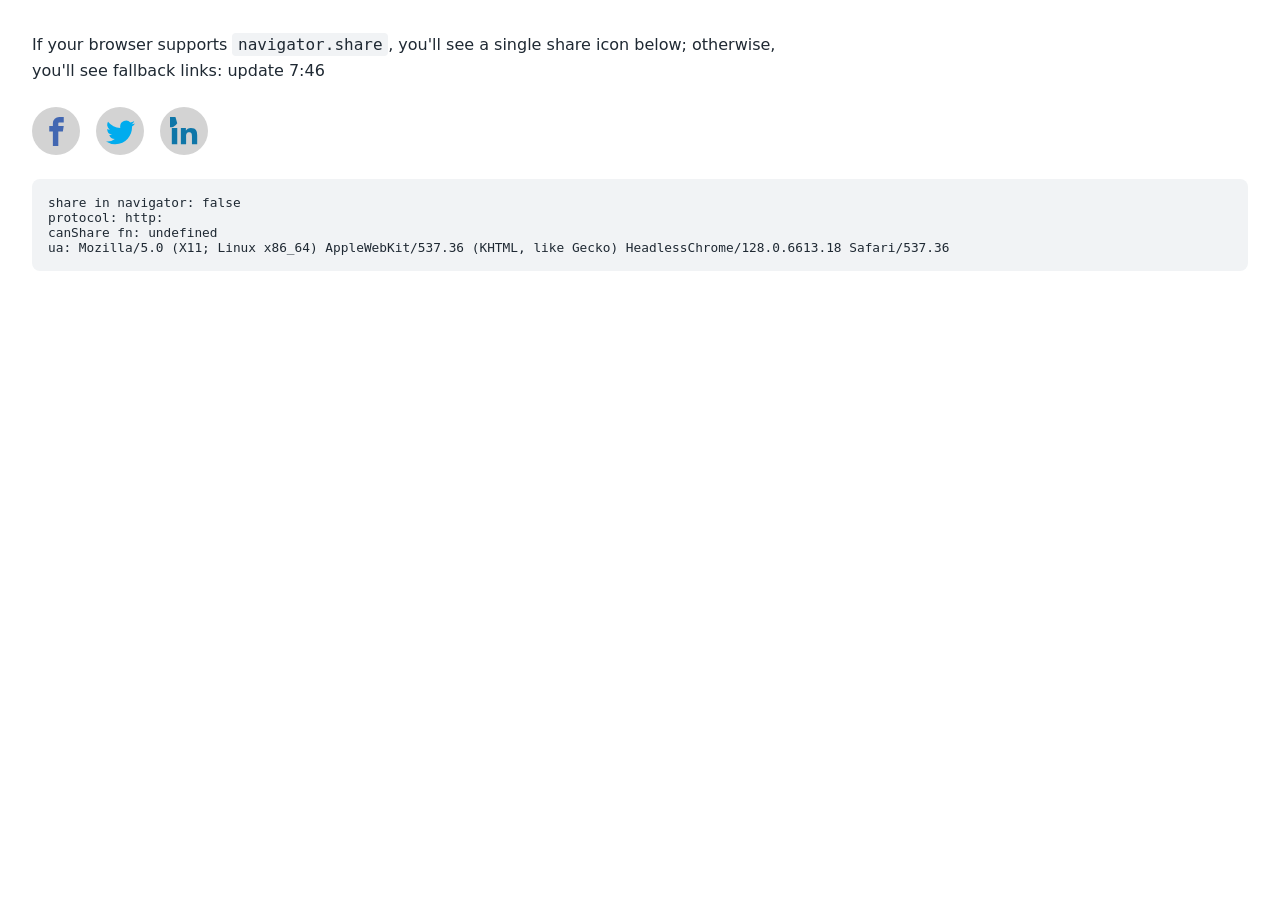
==== commit 07ddfcec: "Add share text attribute to share div and update share description logic" ====
--- a/index.html
+++ b/index.html
@@ -99,10 +99,11 @@
 
 <body>
   <p>If your browser supports <code>navigator.share</code>, you'll see a single share icon below; otherwise, you'll see
-    fallback links:</p>
+    fallback links: update 7:46</p>
 
   <div data-share="device facebook twitter linkedin" data-share-label="Share on"
-    data-share-device="Share using device sharing"></div>
+    data-share-device="Share using device sharing"
+    data-share-text="Check this out!"></div>
 
   <pre id="debug" style="margin-top:1.5rem;padding:1rem;background:#f1f3f5;border-radius:.5rem;font-size:.8rem;word-break:break-all"></pre>
 
@@ -128,7 +129,9 @@
       const deviceIndex = options.indexOf('device');
       const pageUrl = location.href;
       const pageTitle = document.title;
-      const pageDescription = document.querySelector('meta[name="description"]')?.content || '';
+      const pageDescription = element.dataset.shareText
+        || document.querySelector('meta[name="description"]')?.content
+        || '';
 
       const nativeShareData = { title: pageTitle, url: pageUrl };
       if (pageDescription) nativeShareData.text = pageDescription;
@@ -188,4 +191,4 @@
   </script>
 </body>
 
-</html>
+</html>
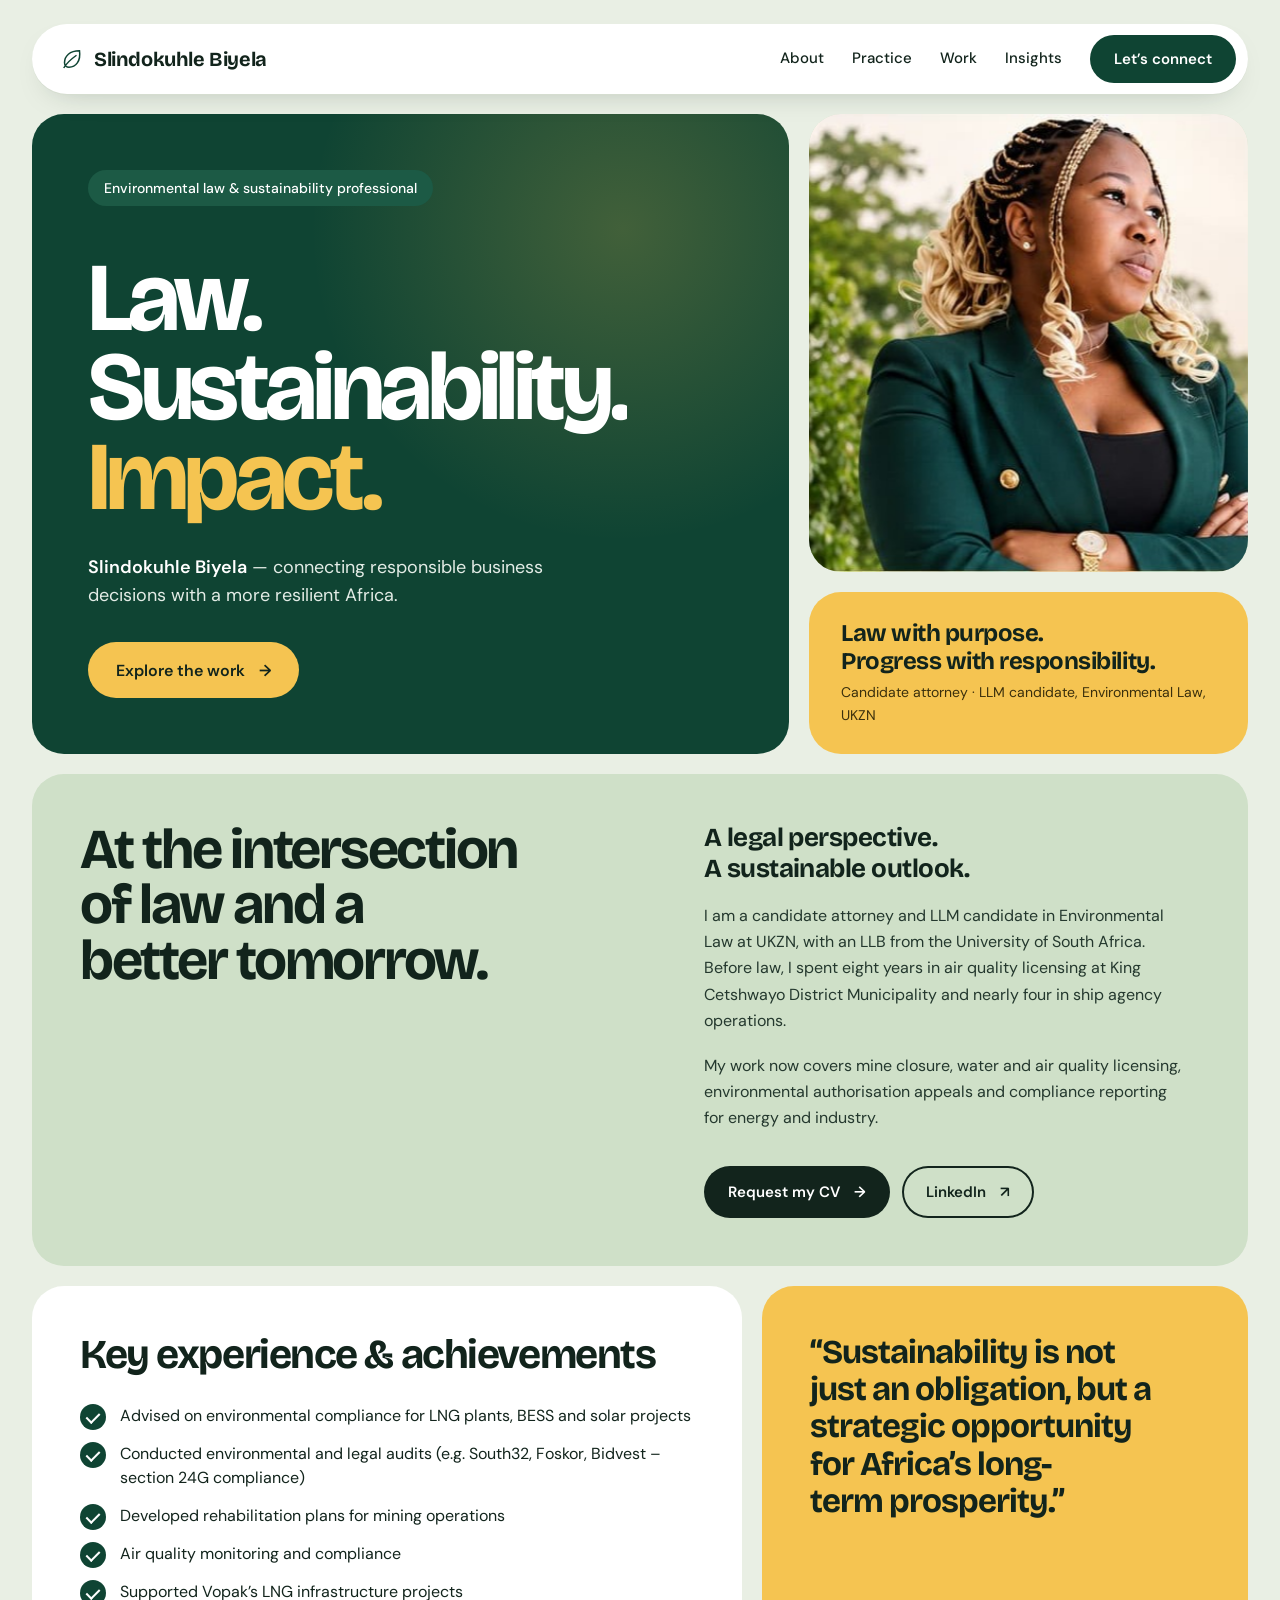
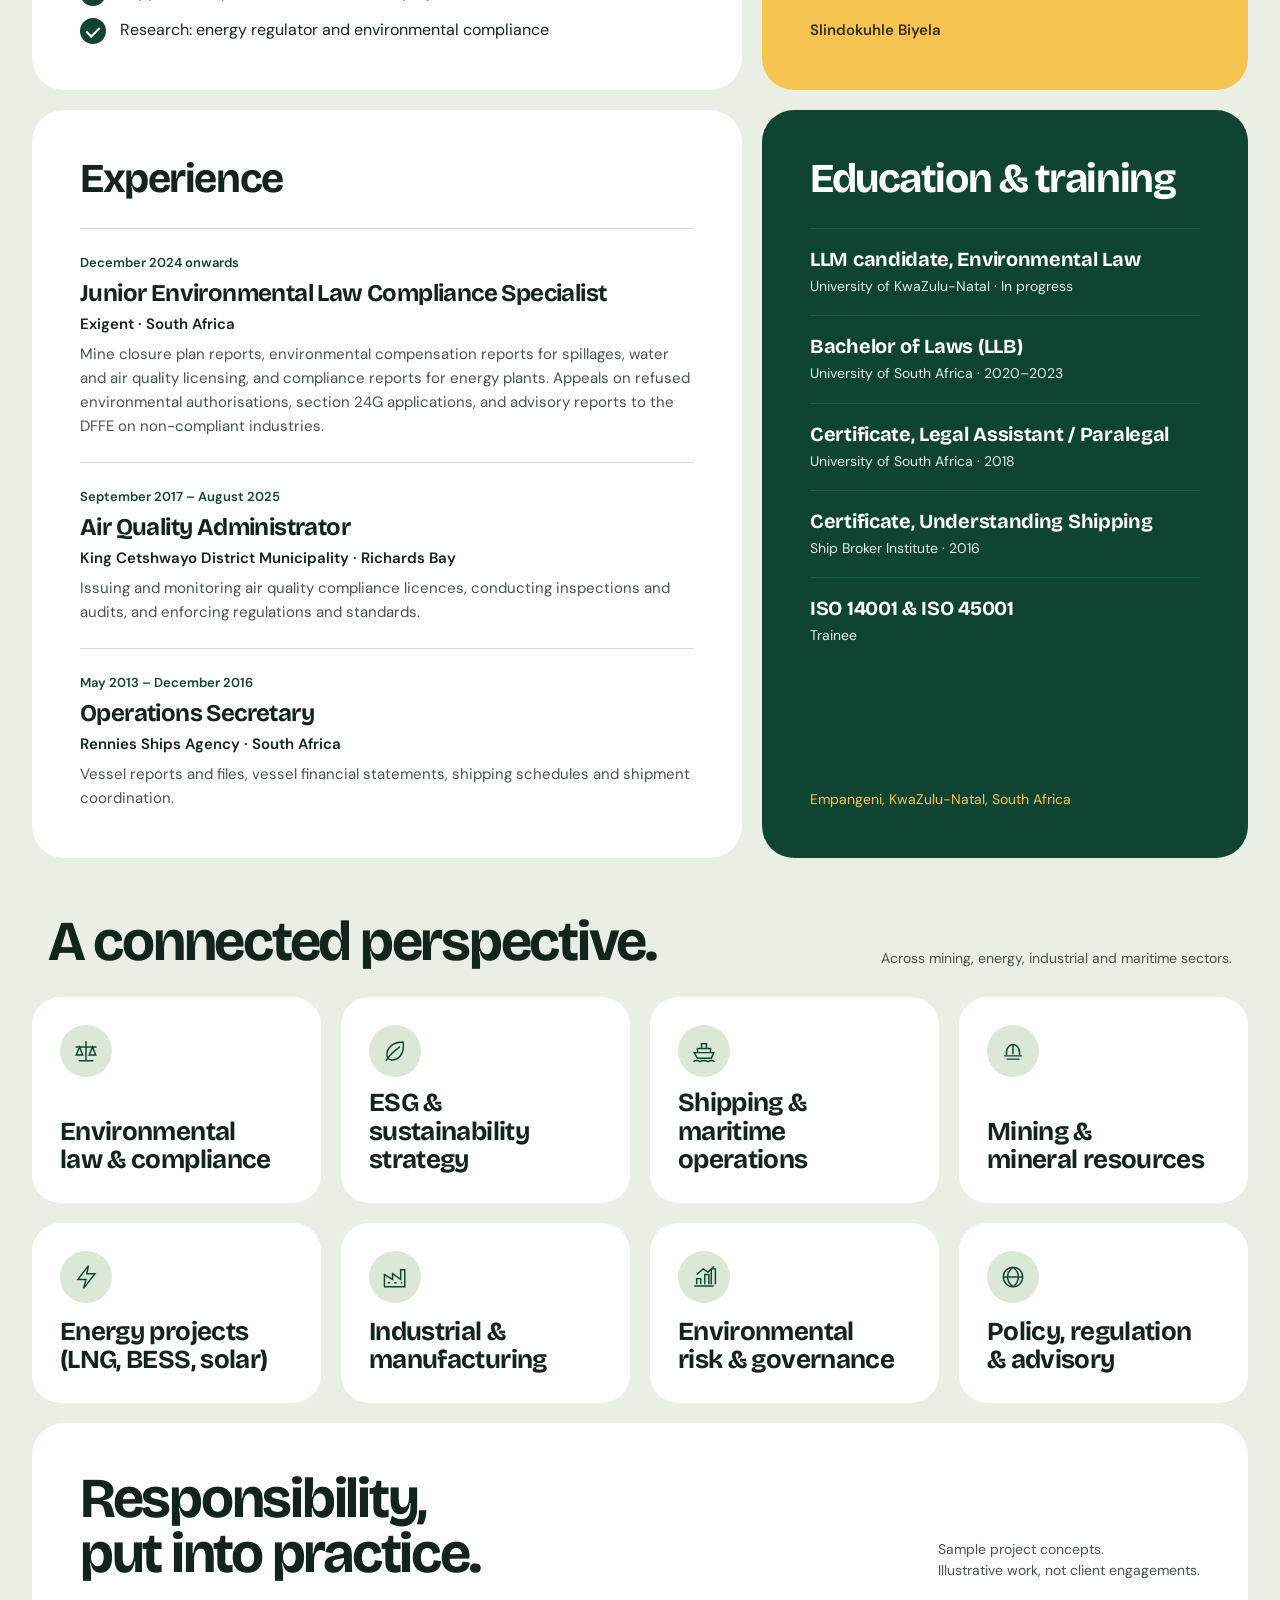
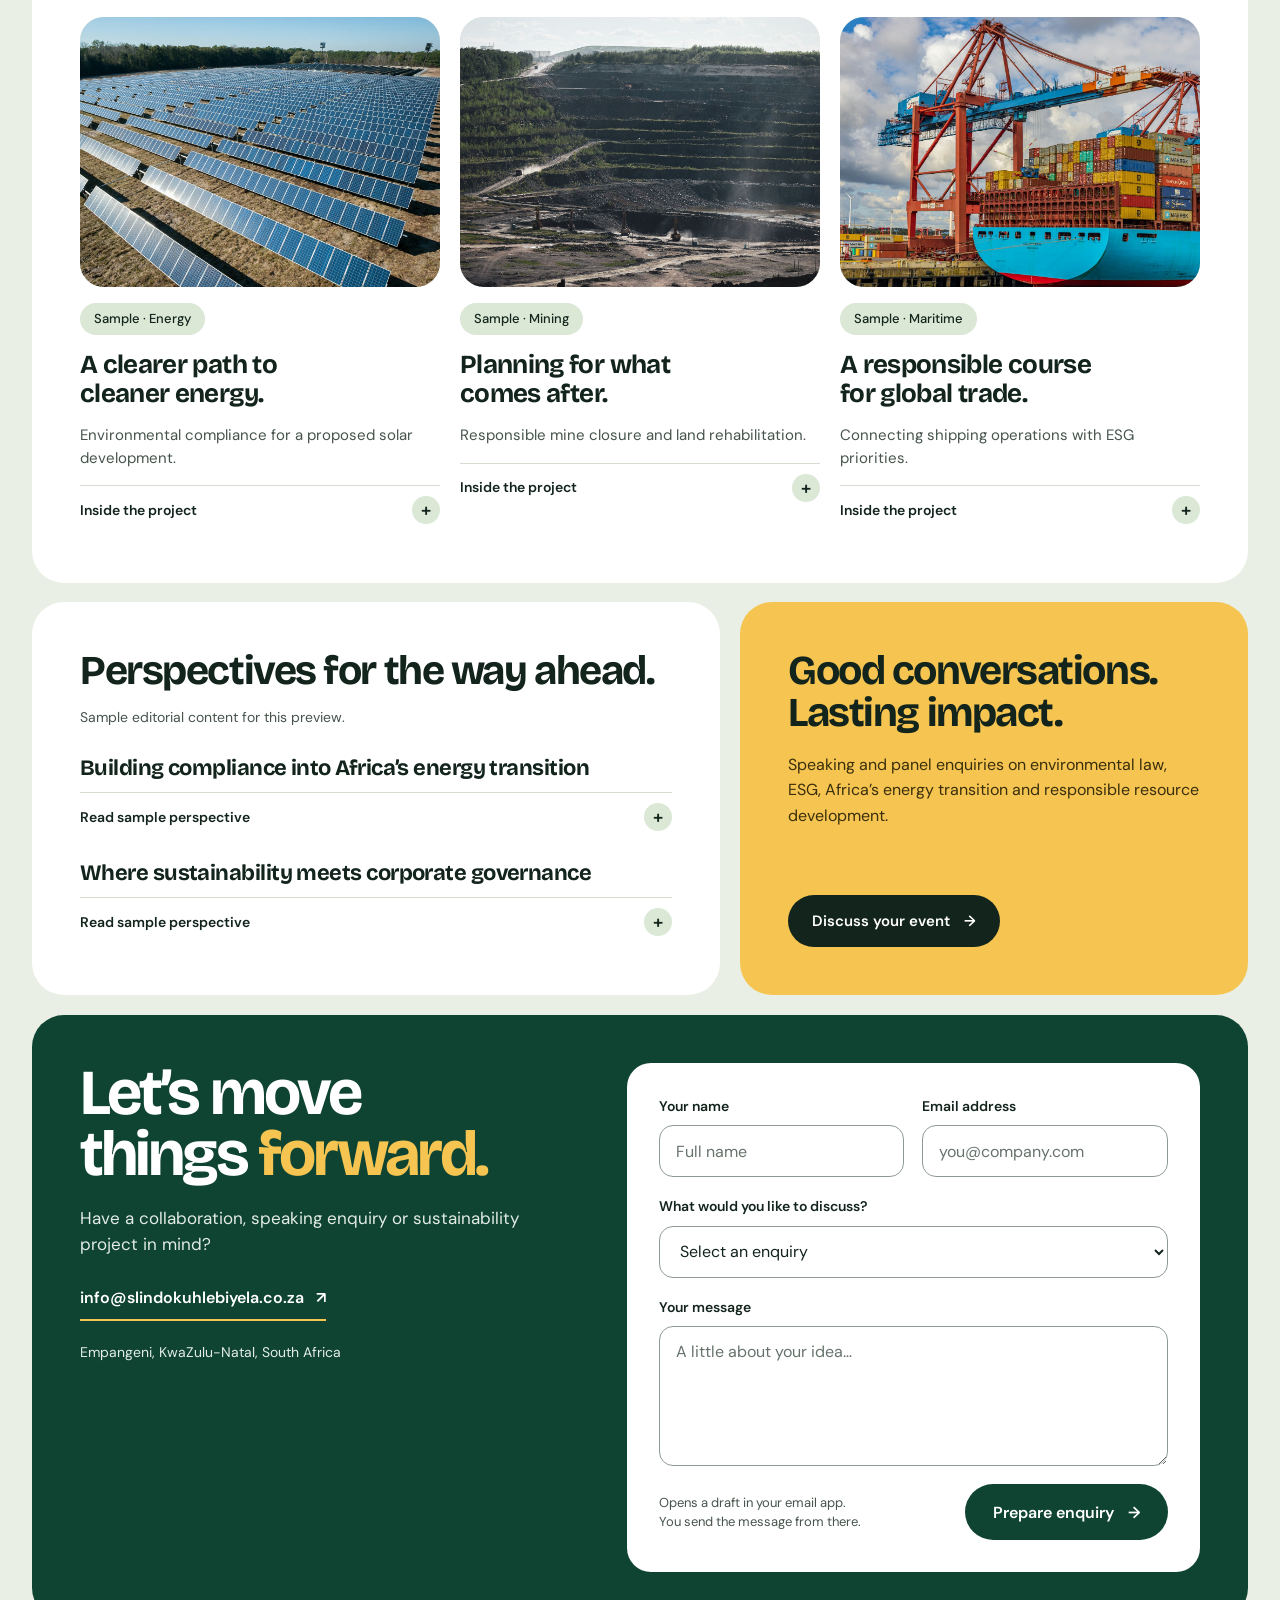
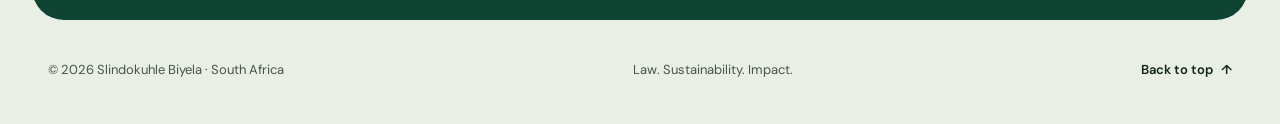
==== commit 4bcbd050: "Add files via upload" ====
--- a/index.html
+++ b/index.html
@@ -1,194 +1,227 @@
 <!doctype html>
 <html lang="en">
-
 <head>
-  <meta charset="utf-8">
-  <meta name="viewport" content="width=device-width, initial-scale=1">
-  <title>navigator.share API demo</title>
-  <style>
-    :root {
-      --ico-share: url('data:image/svg+xml,<svg xmlns="http://www.w3.org/2000/svg" viewBox="0 0 16 16"><path d="M13.5 11c-.706 0-1.342.293-1.797.763L4.969 8.396C4.99 8.267 5.001 8.135 5.001 8s-.011-.267-.032-.396l6.734-3.367A2.493 2.493 0 0 0 13.5 5 2.5 2.5 0 1 0-2.469-2.104L4.297 6.263A2.493 2.493 0 0 0 2.5 5.5a2.5 2.5 0 1 0 1.797 4.237l6.734 3.367A2.5 2.5 0 1 0 13.5 11Z"/></svg>');
-      --ico-facebook: url('data:image/svg+xml,<svg xmlns="http://www.w3.org/2000/svg" viewBox="0 0 16 16"><path d="M9.5 3H12V0H9.5A3.504 3.504 0 0 0 6 3.5V5H4v3h2v8h3V8h2.5l.5-3H9V3.5c0-.271.229-.5.5-.5Z"/></svg>');
-      --ico-linkedin: url('data:image/svg+xml,<svg xmlns="http://www.w3.org/2000/svg" viewBox="0 0 16 16"><path d="M6 6h2.767v1.418h.04C9.192 6.727 10.134 6 11.539 6 14.46 6 15 7.818 15 10.183V15h-2.885v-4.27c0-1.018-.021-2.329-1.5-2.329-1.502 0-1.732 1.109-1.732 2.255V15H6V6ZM1 6h3v9H1V6Zm3-2.5A1.5 1.5 0 1 1-3 0 1.5 1.5 0 0 1 3 0Z"/></svg>');
-      --ico-twitter: url('data:image/svg+xml,<svg xmlns="http://www.w3.org/2000/svg" viewBox="0 0 16 16"><path d="M16 3.538a6.596 6.596 0 0 1-1.884.516 3.292 3.292 0 0 0 1.444-1.816 6.58 6.58 0 0 1-2.084.797A3.28 3.28 0 0 0 7.798 5.28c0 .256.028.506.084.747A9.315 9.315 0 0 1 1.116 2.596a3.28 3.28 0 0 0 1.015 4.381 3.25 3.25 0 0 1-1.488-.409v.041a3.282 3.282 0 0 0 2.634 3.219 3.29 3.29 0 0 1-1.485.057 3.283 3.283 0 0 0 3.066 2.281A6.583 6.583 0 0 1 .78 13.572c-.266 0-.525-.016-.784-.047A9.29 9.29 0 0 0 5.03 15c6.037 0 9.341-5.003 9.341-9.341l-.009-.425A6.67 6.67 0 0 0 16 3.538Z"/></svg>');
-    }
-
-    * {
-      box-sizing: border-box;
-    }
-
-    body {
-      margin: 0;
-      min-height: 100vh;
-      padding: 2rem;
-      font-family: ui-sans-serif, system-ui, -apple-system, BlinkMacSystemFont, "Segoe UI", sans-serif;
-      color: #1f2933;
-      background: #fff;
-    }
-
-    p {
-      max-width: 48rem;
-      margin: 0 0 1.5rem;
-      line-height: 1.6;
-    }
-
-    code {
-      padding: .1em .35em;
-      border-radius: .25rem;
-      background: #f1f3f5;
-      font-family: ui-monospace, SFMono-Regular, Menlo, Consolas, monospace;
-    }
-
-    [data-share] {
-      --bdrs: 50%;
-      --bgc: lightgrey;
-      --bxsh: 0 0 0 2px hsla(210, 24%, 15%, .65);
-      --icon: var(--ico-share);
-      --icon-bgc: hsl(210, 24%, 35%);
-      --icon-size: 60%;
-      --m: 0 .5rem;
-      --size: 3rem;
-      min-height: var(--size);
-      margin-left: -.5rem;
-    }
-
-    [data-share-item] {
-      display: inline-block;
-      width: var(--size);
-      height: var(--size);
-      margin: var(--m);
-      padding: 0;
-      border: 0;
-      border-radius: var(--bdrs);
-      outline: none;
-      background-color: var(--bgc);
-      cursor: pointer;
-      vertical-align: middle;
-    }
-
-    [data-share-item] i {
-      display: inline-block;
-      width: 100%;
-      height: 100%;
-      background-color: var(--icon-bgc);
-      mask: no-repeat center / var(--icon-size) var(--icon);
-      -webkit-mask: no-repeat center / var(--icon-size) var(--icon);
-    }
-
-    [data-share-item]:focus-visible,
-    [data-share-item]:hover {
-      box-shadow: var(--bxsh);
-    }
-
-    [data-share-item="facebook"] i {
-      --icon: var(--ico-facebook);
-      --icon-bgc: #4267b2;
-    }
-
-    [data-share-item="linkedin"] i {
-      --icon: var(--ico-linkedin);
-      --icon-bgc: #0e76a8;
-    }
-
-    [data-share-item="twitter"] i {
-      --icon: var(--ico-twitter);
-      --icon-bgc: #00acee;
-    }
-  </style>
+<meta charset="utf-8"/>
+<meta name="viewport" content="width=device-width, initial-scale=1"/>
+<meta name="theme-color" content="#0f4433"/>
+<meta name="description" content="Slindokuhle Biyela — environmental law, sustainability and corporate governance. Explore areas of practice and enquire about collaboration or speaking."/>
+<title>Slindokuhle Biyela — Law. Sustainability. Impact.</title>
+<link rel="preconnect" href="https://fonts.googleapis.com"/>
+<link rel="preconnect" href="https://fonts.gstatic.com" crossorigin/>
+<link href="https://fonts.googleapis.com/css2?family=Bricolage+Grotesque:opsz,wght@12..96,400..800&family=DM+Sans:wght@400;500;600&display=swap" rel="stylesheet"/>
+<script>if(!matchMedia("(prefers-reduced-motion: reduce)").matches)document.documentElement.classList.add("anim")</script>
+<link rel="stylesheet" href="styles.css"/>
+<script src="script.js" defer></script>
 </head>
-
 <body>
-  <p>If your browser supports <code>navigator.share</code>, you'll see a single share icon below; otherwise, you'll see
-    fallback links: update 7:46</p>
-
-  <div data-share="device facebook twitter linkedin" data-share-label="Share on"
-    data-share-device="Share using device sharing"
-    data-share-text="Check this out!"></div>
-
-  <pre id="debug" style="margin-top:1.5rem;padding:1rem;background:#f1f3f5;border-radius:.5rem;font-size:.8rem;word-break:break-all"></pre>
-
-  <script>
-    function createElement(type, attributes = {}, children = []) {
-      const element = document.createElement(type);
-
-      for (const [key, value] of Object.entries(attributes)) {
-        element.setAttribute(key, value);
-      }
-
-      for (const child of children) {
-        element.appendChild(
-          typeof child === 'string' ? document.createTextNode(child) : child
-        );
-      }
-
-      return element;
-    }
-
-    function Share(element) {
-      const options = element.dataset.share.trim().split(/\s+/);
-      const deviceIndex = options.indexOf('device');
-      const pageUrl = location.href;
-      const pageTitle = document.title;
-      const pageDescription = element.dataset.shareText
-        || document.querySelector('meta[name="description"]')?.content
-        || '';
-
-      const nativeShareData = { title: pageTitle, url: pageUrl };
-      if (pageDescription) nativeShareData.text = pageDescription;
-      // 'share' in navigator is the correct cross-browser detection for iOS Safari and Android Chrome
-      const canShare = 'share' in navigator;
-
-      const shareData = {
-        facebook: { url: 'https://www.facebook.com/sharer/sharer.php?u=' },
-        linkedin: { url: 'https://www.linkedin.com/sharing/share-offsite/?url=' },
-        twitter: { url: 'https://twitter.com/intent/tweet?url=' }
-      };
-
-      if (deviceIndex > -1 && canShare) {
-        const shareButton = createElement('button', {
-          type: 'button',
-          'aria-label': element.dataset.shareDevice,
-          'data-share-item': ''
-        }, [createElement('i', { 'aria-hidden': 'true' })]);
-
-        // navigator.share must be called directly in the click handler with no prior awaits
-        // to preserve the user gesture on iOS Safari and Android Chrome
-        shareButton.addEventListener('click', () => {
-          navigator.share(nativeShareData).catch((error) => {
-            if (error.name !== 'AbortError') {
-              console.error('Sharing failed:', error);
-            }
-          });
-        });
-
-        element.appendChild(shareButton);
-        return;
-      }
-
-      for (const option of options.filter(option => option !== 'device')) {
-        if (!shareData[option]) continue;
-
-        const shareLink = createElement('a', {
-          'aria-label': `${element.dataset.shareLabel} ${option}`,
-          'data-share-item': option,
-          href: shareData[option].url + encodeURIComponent(pageUrl),
-          rel: 'noopener noreferrer',
-          target: '_blank'
-        }, [createElement('i', { 'aria-hidden': 'true' })]);
-
-        element.appendChild(shareLink);
-      }
-    }
-
-    document.querySelectorAll('[data-share]').forEach(Share);
-
-    document.getElementById('debug').textContent = [
-      'share in navigator: ' + ('share' in navigator),
-      'protocol: ' + location.protocol,
-      'canShare fn: ' + (typeof navigator.canShare),
-      'ua: ' + navigator.userAgent
-    ].join('\n');
-  </script>
+<svg aria-hidden="true" width="0" height="0" style="position:absolute;overflow:hidden"><defs>
+  <symbol id="leaf" viewBox="0 0 32 32"><path d="M26 5C13 5 6 12 6 21a6 6 0 0 0 6 6c9 0 16-8 14-22ZM5 28c4-7 10-12 17-17"/></symbol>
+  <symbol id="scales" viewBox="0 0 32 32"><path d="M16 4v24M7 28h18M3 11h26M8 11 4 21h8L8 11Zm16 0-4 10h8l-4-10ZM16 4v7"/></symbol>
+  <symbol id="ship" viewBox="0 0 32 32"><path d="M4 18h24l-3 7H8l-4-7ZM8 13h16v5H8zM13 7h6v6h-6zM3 29c3-2 5-2 8 0 4-2 6-2 10 0 3-2 5-2 8 0"/></symbol>
+  <symbol id="bolt" viewBox="0 0 32 32"><path d="m19 2-13 17h10l-3 11 14-18H17L19 2Z"/></symbol>
+  <symbol id="hat" viewBox="0 0 32 32"><path d="M8 21v-4c0-5 4-9 8-9s8 4 8 9v4M16 8v12M5 22h22M8 26h16"/></symbol>
+  <symbol id="factory" viewBox="0 0 32 32"><path d="M3 28V13l10 6v-7l10 7V7h5v21H3ZM3 28h25M7 23h3m5 0h3m5 0h2"/></symbol>
+  <symbol id="growth" viewBox="0 0 32 32"><path d="M4 27h24M7 25v-7h5v7m5 0V13h5v12m3 0V6h5v19M7 13l8-7 6 4 7-7"/></symbol>
+  <symbol id="globe" viewBox="0 0 32 32"><circle cx="16" cy="16" r="12"/><path d="M4 16h24M16 4c-9 7-9 17 0 24m0-24c9 7 9 17 0 24"/></symbol>
+</defs></svg>
+
+<a class="skip-link" href="#main">Skip to content</a>
+
+<div class="page">
+
+<header class="site-header">
+  <a class="brand" href="#home" aria-label="Slindokuhle Biyela home"><svg aria-hidden="true" fill="none" stroke="currentColor"><use href="#leaf"/></svg><span>Slindokuhle Biyela</span></a>
+  <nav id="main-nav" aria-label="Main navigation">
+    <a href="#about">About</a>
+    <a href="#expertise">Practice</a>
+    <a href="#work">Work</a>
+    <a href="#insights">Insights</a>
+    <a href="#contact" class="pill pill-green nav-contact">Let’s connect</a>
+  </nav>
+  <button id="menu-toggle" class="menu-toggle" type="button" aria-controls="main-nav" aria-expanded="false">Menu <svg viewBox="0 0 24 24" fill="none" stroke="currentColor" aria-hidden="true"><path d="M4 8h16M4 16h16"/></svg></button>
+</header>
+
+<main id="main">
+
+<section class="hero" id="home">
+  <div class="card card-green hero-main">
+    <span class="chip chip-on-green">Environmental law &amp; sustainability professional</span>
+    <div class="hero-copy">
+      <h1><span class="line"><span>Law.</span></span> <span class="line"><span>Sustainability.</span></span> <span class="line"><span class="accent">Impact.</span></span></h1>
+      <p class="hero-description"><strong>Slindokuhle Biyela</strong> — connecting responsible business decisions with a more resilient Africa.</p>
+      <a class="pill pill-ochre pill-large" href="#work">Explore the work <span aria-hidden="true">→</span></a>
+    </div>
+  </div>
+  <div class="hero-side">
+    <figure class="media portrait" aria-busy="true"><img src="assets/portrait.jpg" alt="Slindokuhle Biyela wearing a dark green blazer" fetchpriority="high" decoding="async"/><figcaption class="media-status" role="status">Loading image…</figcaption></figure>
+    <div class="card card-ochre hero-note">
+      <p class="hero-note-title">Law with purpose.<br>Progress with responsibility.</p>
+      <p>Candidate attorney · LLM candidate, Environmental Law, UKZN</p>
+    </div>
+  </div>
+</section>
+
+<section class="card card-sage about" id="about">
+  <h2>At the intersection of law and a better tomorrow.</h2>
+  <div class="about-copy">
+    <p class="large-copy">A legal perspective.<br>A sustainable outlook.</p>
+    <p>I am a candidate attorney and LLM candidate in Environmental Law at UKZN, with an LLB from the University of South Africa. Before law, I spent eight years in air quality licensing at King Cetshwayo District Municipality and nearly four in ship agency operations.</p>
+    <p>My work now covers mine closure, water and air quality licensing, environmental authorisation appeals and compliance reporting for energy and industry.</p>
+    <div class="about-actions">
+      <a class="pill pill-ink" href="mailto:info@slindokuhlebiyela.co.za?subject=CV%20request">Request my CV <span aria-hidden="true">→</span></a>
+      <a class="pill pill-outline" href="https://www.linkedin.com/in/slindokuhle-biyela-108bab61" target="_blank" rel="noopener">LinkedIn <span aria-hidden="true">↗</span></a>
+    </div>
+  </div>
+</section>
+
+<div class="duo highlights">
+  <section class="card achievements" aria-labelledby="achievements-title">
+    <h2 id="achievements-title">Key experience &amp; achievements</h2>
+    <ul class="checklist">
+      <li>Advised on environmental compliance for LNG plants, BESS and solar projects</li>
+      <li>Conducted environmental and legal audits (e.g. South32, Foskor, Bidvest – section 24G compliance)</li>
+      <li>Developed rehabilitation plans for mining operations</li>
+      <li>Air quality monitoring and compliance</li>
+      <li>Supported Vopak’s LNG infrastructure projects</li>
+      <li>Research: energy regulator and environmental compliance</li>
+    </ul>
+  </section>
+  <figure class="card card-ochre quote">
+    <blockquote><p>Sustainability is not just an obligation, but a strategic opportunity for Africa’s long-term prosperity.</p></blockquote>
+    <figcaption>Slindokuhle Biyela</figcaption>
+  </figure>
+</div>
+
+<div class="duo profile" id="profile">
+  <section class="card experience" aria-labelledby="experience-title">
+    <h2 id="experience-title">Experience</h2>
+    <ol class="timeline">
+      <li>
+        <p class="timeline-date">December 2024 onwards</p>
+        <h3>Junior Environmental Law Compliance Specialist</h3>
+        <p class="timeline-org">Exigent · South Africa</p>
+        <p>Mine closure plan reports, environmental compensation reports for spillages, water and air quality licensing, and compliance reports for energy plants. Appeals on refused environmental authorisations, section 24G applications, and advisory reports to the DFFE on non-compliant industries.</p>
+      </li>
+      <li>
+        <p class="timeline-date">September 2017 – August 2025</p>
+        <h3>Air Quality Administrator</h3>
+        <p class="timeline-org">King Cetshwayo District Municipality · Richards Bay</p>
+        <p>Issuing and monitoring air quality compliance licences, conducting inspections and audits, and enforcing regulations and standards.</p>
+      </li>
+      <li>
+        <p class="timeline-date">May 2013 – December 2016</p>
+        <h3>Operations Secretary</h3>
+        <p class="timeline-org">Rennies Ships Agency · South Africa</p>
+        <p>Vessel reports and files, vessel financial statements, shipping schedules and shipment coordination.</p>
+      </li>
+    </ol>
+  </section>
+  <section class="card card-green education" aria-labelledby="education-title">
+    <h2 id="education-title">Education &amp; training</h2>
+    <ul class="credentials">
+      <li><strong>LLM candidate, Environmental Law</strong><span>University of KwaZulu-Natal · In progress</span></li>
+      <li><strong>Bachelor of Laws (LLB)</strong><span>University of South Africa · 2020–2023</span></li>
+      <li><strong>Certificate, Legal Assistant / Paralegal</strong><span>University of South Africa · 2018</span></li>
+      <li><strong>Certificate, Understanding Shipping</strong><span>Ship Broker Institute · 2016</span></li>
+      <li><strong>ISO 14001 &amp; ISO 45001</strong><span>Trainee</span></li>
+    </ul>
+    <p class="education-location">Empangeni, KwaZulu-Natal, South Africa</p>
+  </section>
+</div>
+
+<section class="practice" id="expertise" aria-labelledby="practice-title">
+  <div class="section-heading">
+    <h2 id="practice-title">A connected perspective.</h2>
+    <p>Across mining, energy, industrial and maritime sectors.</p>
+  </div>
+  <div class="practice-list">
+    <div class="card tile"><span class="icon-badge"><svg aria-hidden="true" fill="none" stroke="currentColor"><use href="#scales"/></svg></span><h3>Environmental law &amp; compliance</h3></div>
+    <div class="card tile"><span class="icon-badge"><svg aria-hidden="true" fill="none" stroke="currentColor"><use href="#leaf"/></svg></span><h3>ESG &amp; sustainability strategy</h3></div>
+    <div class="card tile"><span class="icon-badge"><svg aria-hidden="true" fill="none" stroke="currentColor"><use href="#ship"/></svg></span><h3>Shipping &amp; maritime operations</h3></div>
+    <div class="card tile"><span class="icon-badge"><svg aria-hidden="true" fill="none" stroke="currentColor"><use href="#hat"/></svg></span><h3>Mining &amp; mineral resources</h3></div>
+    <div class="card tile"><span class="icon-badge"><svg aria-hidden="true" fill="none" stroke="currentColor"><use href="#bolt"/></svg></span><h3>Energy projects (LNG, BESS, solar)</h3></div>
+    <div class="card tile"><span class="icon-badge"><svg aria-hidden="true" fill="none" stroke="currentColor"><use href="#factory"/></svg></span><h3>Industrial &amp; manufacturing</h3></div>
+    <div class="card tile"><span class="icon-badge"><svg aria-hidden="true" fill="none" stroke="currentColor"><use href="#growth"/></svg></span><h3>Environmental risk &amp; governance</h3></div>
+    <div class="card tile"><span class="icon-badge"><svg aria-hidden="true" fill="none" stroke="currentColor"><use href="#globe"/></svg></span><h3>Policy, regulation &amp; advisory</h3></div>
+  </div>
+</section>
+
+<section class="card work" id="work">
+  <div class="section-heading">
+    <h2>Responsibility,<br>put into practice.</h2>
+    <p>Sample project concepts.<br>Illustrative work, not client engagements.</p>
+  </div>
+  <div class="projects">
+    <article class="project">
+      <figure class="media" aria-busy="true"><img src="assets/solar-project.jpg" alt="Rows of photovoltaic panels at a solar installation" loading="lazy" decoding="async"/><figcaption class="media-status" role="status">Loading image…</figcaption></figure>
+      <span class="chip">Sample · Energy</span>
+      <h3>A clearer path to cleaner energy.</h3>
+      <p>Environmental compliance for a proposed solar development.</p>
+      <details><summary>Inside the project <span aria-hidden="true">+</span></summary><p>Map approvals, identify environmental considerations and define monitoring responsibilities before operations begin.</p></details>
+    </article>
+    <article class="project">
+      <figure class="media mine-photo" aria-busy="true"><img src="assets/mine-project.jpg" alt="Terraced open-pit mine surrounded by vegetation" loading="lazy" decoding="async"/><figcaption class="media-status" role="status">Loading image…</figcaption></figure>
+      <span class="chip">Sample · Mining</span>
+      <h3>Planning for what comes after.</h3>
+      <p>Responsible mine closure and land rehabilitation.</p>
+      <details><summary>Inside the project <span aria-hidden="true">+</span></summary><p>Structure a rehabilitation checklist for restoration, long-term land use and post-closure environmental oversight.</p></details>
+    </article>
+    <article class="project">
+      <figure class="media" aria-busy="true"><img src="assets/shipping-project.jpg" alt="Container vessel and cargo cranes at a shipping terminal" loading="lazy" decoding="async"/><figcaption class="media-status" role="status">Loading image…</figcaption></figure>
+      <span class="chip">Sample · Maritime</span>
+      <h3>A responsible course for global trade.</h3>
+      <p>Connecting shipping operations with ESG priorities.</p>
+      <details><summary>Inside the project <span aria-hidden="true">+</span></summary><p>Outline environmental reporting requirements and governance responsibilities across everyday maritime operations.</p></details>
+    </article>
+  </div>
+</section>
+
+<div class="duo">
+  <section class="card insights" id="insights">
+    <h2>Perspectives for the way ahead.</h2>
+    <p class="insights-note">Sample editorial content for this preview.</p>
+    <div class="insight-list">
+      <article><h3>Building compliance into Africa’s energy transition</h3><details><summary>Read sample perspective <span aria-hidden="true">+</span></summary><p>Consider environmental requirements early, alongside investment and operational decisions. This illustrative excerpt is not a published article.</p></details></article>
+      <article><h3>Where sustainability meets corporate governance</h3><details><summary>Read sample perspective <span aria-hidden="true">+</span></summary><p>Clear accountability connects environmental commitments to everyday business decisions. This illustrative excerpt is not a published article.</p></details></article>
+    </div>
+  </section>
+  <section class="card card-ochre speaking" id="speaking">
+    <h2>Good conversations.<br>Lasting impact.</h2>
+    <p>Speaking and panel enquiries on environmental law, ESG, Africa’s energy transition and responsible resource development.</p>
+    <a class="pill pill-ink" href="#contact" data-enquiry="Speaking &amp; panels">Discuss your event <span aria-hidden="true">→</span></a>
+  </section>
+</div>
+
+<section class="card card-green contact" id="contact">
+  <div class="contact-copy">
+    <h2>Let’s move things <span>forward.</span></h2>
+    <p>Have a collaboration, speaking enquiry or sustainability project in mind?</p>
+    <a class="contact-email" href="mailto:info@slindokuhlebiyela.co.za">info@slindokuhlebiyela.co.za <span aria-hidden="true">↗</span></a>
+    <span class="contact-location">Empangeni, KwaZulu-Natal, South Africa</span>
+  </div>
+  <form id="contact-form" novalidate>
+    <div class="form-row">
+      <label>Your name<input name="name" autocomplete="name" required maxlength="120" placeholder="Full name"/></label>
+      <label>Email address<input name="email" type="email" autocomplete="email" required maxlength="254" placeholder="you@company.com"/></label>
+    </div>
+    <label>What would you like to discuss?<select name="subject" required><option value="">Select an enquiry</option><option>Collaboration</option><option>Speaking &amp; panels</option><option>Sustainability project</option><option>Publication enquiry</option><option>Something else</option></select></label>
+    <label>Your message<textarea name="message" required maxlength="3000" placeholder="A little about your idea…"></textarea></label>
+    <div class="form-bottom">
+      <p id="form-help">Opens a draft in your email app.<br>You send the message from there.</p>
+      <button class="pill pill-green pill-large" type="submit" aria-describedby="form-help form-status">Prepare enquiry <span aria-hidden="true">→</span></button>
+    </div>
+    <p id="form-status" role="status" aria-live="polite" aria-atomic="true"></p>
+  </form>
+</section>
+
+</main>
+
+<footer>
+  <span>© <span id="year"></span> Slindokuhle Biyela · South Africa</span>
+  <span>Law. Sustainability. Impact.</span>
+  <a href="#home" class="back-top">Back to top <span aria-hidden="true">↑</span></a>
+</footer>
+
+</div>
 </body>
-
-</html>+</html>
--- a/styles.css
+++ b/styles.css
@@ -0,0 +1,265 @@
+:root{
+  --ground:#e9efe4;--white:#fff;--ink:#12241c;--muted:#46544c;
+  --green:#0f4433;--green-2:#1c5a45;--on-green:#e3ece6;
+  --sage:#cfe0c8;--sage-soft:#dbe8d6;--sage-ink:#24382e;
+  --ochre:#f5c451;--ochre-hover:#f8d275;--ochre-ink:#3a2f0c;
+  --line:#d5ddd0;--error:#923b25;
+  --radius:32px;--gap:20px;
+  --display:'Bricolage Grotesque',system-ui,sans-serif;
+  --body:'DM Sans',system-ui,sans-serif;
+}
+*{box-sizing:border-box}
+html{scroll-behavior:smooth;scroll-padding-top:110px}
+body{margin:0;background:var(--ground);color:var(--ink);font-family:var(--body);font-size:16px;line-height:1.6;-webkit-font-smoothing:antialiased}
+a{color:inherit;text-decoration:none}
+button,input,textarea,select{font:inherit;color:inherit}
+button,summary{cursor:pointer}
+h1,h2,h3,p,figure{margin:0}
+h1,h2,h3{font-family:var(--display);font-weight:700;text-wrap:balance}
+h2{font-size:clamp(34px,4.4vw,64px);line-height:.98;letter-spacing:-.04em}
+h3{font-size:26px;line-height:1.1;letter-spacing:-.025em}
+svg{width:24px;height:24px;flex-shrink:0}
+a,button,summary,input,textarea,select{-webkit-tap-highlight-color:transparent}
+:focus-visible{outline:3px solid var(--ink);outline-offset:4px}
+.card-green :focus-visible{outline-color:var(--ochre)}
+.card-green form :focus-visible{outline-color:var(--ink)}
+@media (prefers-reduced-motion:reduce){html{scroll-behavior:auto}*{transition:none!important}}
+
+.skip-link{position:fixed;top:12px;left:12px;padding:14px 20px;border-radius:999px;background:var(--ink);color:var(--white);z-index:100;transform:translateY(-200%)}
+.skip-link:focus{transform:none}
+
+.page{width:min(1344px,100%);margin-inline:auto;padding:24px 32px 32px;display:flex;flex-direction:column;gap:var(--gap)}
+main{display:flex;flex-direction:column;gap:var(--gap)}
+
+/* Shared pieces */
+.card{background:var(--white);border-radius:var(--radius);padding:48px}
+.card-green{background:var(--green);color:var(--white)}
+.card-sage{background:var(--sage)}
+.card-ochre{background:var(--ochre)}
+.pill{display:inline-flex;align-items:center;justify-content:center;gap:14px;min-height:52px;padding:8px 24px;border:0;border-radius:999px;font-size:15px;font-weight:600;line-height:1.2;transition:background .2s,transform .2s}
+.pill:hover{transform:translateY(-1px)}
+.pill-large{min-height:56px;padding-inline:28px;font-size:16px}
+.pill-green{background:var(--green);color:var(--white)}
+.pill-green:hover{background:var(--green-2)}
+.pill-ochre{background:var(--ochre);color:var(--ink)}
+.pill-ochre:hover{background:var(--ochre-hover)}
+.pill-ink{background:var(--ink);color:var(--white)}
+.pill-ink:hover{background:var(--green)}
+.chip{display:inline-flex;align-items:center;align-self:flex-start;min-height:32px;padding:4px 14px;border-radius:999px;background:var(--sage-soft);font-size:13px;font-weight:500}
+.chip-on-green{min-height:36px;padding-inline:16px;background:var(--green-2);color:var(--white);font-size:14px}
+.section-heading{display:flex;flex-wrap:wrap;justify-content:space-between;align-items:flex-end;gap:12px 32px}
+.section-heading>p{font-size:14px;line-height:1.5;color:var(--muted)}
+
+/* Header */
+.site-header{position:sticky;top:16px;z-index:20;display:flex;align-items:center;justify-content:space-between;gap:8px 32px;background:var(--white);border-radius:999px;padding:10px 12px 10px 28px;box-shadow:0 1px 0 var(--line),0 12px 32px -20px rgba(18,36,28,.35)}
+.brand{display:flex;align-items:center;gap:10px;font:700 20px var(--display);letter-spacing:-.02em}
+.brand svg{color:var(--green);stroke-width:2}
+.site-header nav{display:flex;align-items:center;gap:4px 28px;font-size:15px;font-weight:500}
+.site-header nav>a:not(.pill){padding:12px 0;border-bottom:2px solid transparent}
+.site-header nav>a:not(.pill):hover,.site-header nav>a[aria-current]:not(.pill){border-bottom-color:var(--ochre)}
+.nav-contact{min-height:48px}
+.menu-toggle{display:none;align-items:center;gap:10px;min-height:48px;padding:0 20px;border:0;border-radius:999px;background:var(--green);color:var(--white);font-weight:600;font-size:15px}
+
+/* Hero */
+.hero{display:flex;flex-wrap:wrap;gap:var(--gap)}
+.hero-main{flex:2 1 560px;min-width:0;min-height:640px;padding:56px;display:flex;flex-direction:column;justify-content:space-between;gap:48px}
+.hero-copy{display:flex;flex-direction:column;align-items:flex-start;gap:32px}
+.hero h1{font-size:clamp(48px,7.6vw,112px);line-height:.92;letter-spacing:-.045em}
+.hero h1 .line{display:block;overflow:hidden;padding-bottom:.14em;margin-bottom:-.14em}
+.hero h1 .line>span{display:block}
+.hero h1 .accent{color:var(--ochre)}
+.hero-description{max-width:480px;font-size:18px;line-height:1.55;color:var(--on-green)}
+.hero-description strong{color:var(--white);font-weight:600}
+.hero-side{flex:1 1 340px;min-width:0;display:flex;flex-direction:column;gap:var(--gap)}
+.portrait{flex-grow:1;min-height:400px;border-radius:var(--radius)}
+.hero-note{padding:28px 32px;display:flex;flex-direction:column;gap:6px}
+.hero-note-title{font:700 24px/1.15 var(--display);letter-spacing:-.02em}
+.hero-note p:last-child{font-size:14px;color:var(--ochre-ink)}
+
+/* Media: loading, missing and retry states */
+.media{position:relative;overflow:hidden;background:var(--sage)}
+.media img{position:absolute;inset:0;display:block;width:100%;height:100%;object-fit:cover}
+.portrait img{object-position:64% center}
+.mine-photo img{object-position:center 42%}
+.media-status{position:absolute;inset:0;display:flex;flex-direction:column;justify-content:center;align-items:center;gap:12px;padding:24px;background:var(--sage);color:var(--green);font-size:14px;text-align:center}
+.media-status[hidden],.media img[hidden]{display:none}
+.media-status button{min-height:44px;padding:0 20px;border:1px solid var(--green);border-radius:999px;background:transparent;color:var(--green);font-weight:600}
+
+/* About */
+.about{display:flex;flex-wrap:wrap;gap:32px 64px}
+.about h2{flex:1.2 1 420px;min-width:0}
+.about-copy{flex:1 1 380px;min-width:0;display:flex;flex-direction:column;align-items:flex-start;gap:18px}
+.large-copy{font:700 26px/1.2 var(--display);letter-spacing:-.02em}
+.about-copy>p:not(.large-copy){max-width:480px;line-height:1.65;color:var(--sage-ink)}
+.about-copy .pill{margin-top:8px}
+
+/* Practice */
+.practice{display:flex;flex-direction:column;gap:28px;padding-top:36px}
+.practice .section-heading{padding-inline:16px}
+.practice-list{display:grid;grid-template-columns:repeat(auto-fit,minmax(min(250px,100%),1fr));gap:var(--gap)}
+.tile{border-radius:28px;padding:28px;min-height:250px;display:flex;flex-direction:column;gap:12px}
+.tile h3{margin-top:auto}
+.tile p{font-size:15px;line-height:1.5;color:var(--muted)}
+.icon-badge{display:inline-flex;align-items:center;justify-content:center;width:52px;height:52px;border-radius:50%;background:var(--sage-soft);color:var(--green)}
+.icon-badge svg{width:26px;height:26px;stroke-width:1.8}
+
+/* Work */
+.work{display:flex;flex-direction:column;gap:36px}
+.projects{display:grid;grid-template-columns:repeat(auto-fit,minmax(min(300px,100%),1fr));gap:36px var(--gap)}
+.project{display:flex;flex-direction:column;gap:16px}
+.project .media{aspect-ratio:4/3;border-radius:24px}
+.project>p{font-size:15px;line-height:1.5;color:var(--muted)}
+
+/* Disclosures */
+details{border-top:1px solid var(--line)}
+summary{display:flex;justify-content:space-between;align-items:center;gap:16px;min-height:48px;font-size:14px;font-weight:600;list-style:none}
+summary::-webkit-details-marker{display:none}
+summary span{display:inline-flex;align-items:center;justify-content:center;width:28px;height:28px;border-radius:50%;background:var(--sage-soft);font-size:18px;line-height:1;transition:transform .2s}
+details[open] summary span{transform:rotate(45deg)}
+details>p{padding-bottom:14px;font-size:15px;line-height:1.55;color:var(--muted)}
+
+/* Insights + speaking */
+.duo{display:flex;flex-wrap:wrap;gap:var(--gap)}
+.insights{flex:1.4 1 480px;min-width:0;display:flex;flex-direction:column;gap:14px}
+.insights h2{font-size:clamp(30px,3.2vw,46px);line-height:1.02;letter-spacing:-.035em}
+.insights-note{font-size:14px;color:var(--muted)}
+.insight-list{display:flex;flex-direction:column;gap:20px;margin-top:14px}
+.insight-list h3{font-size:22px;padding-bottom:12px}
+.speaking{flex:1 1 360px;min-width:0;display:flex;flex-direction:column;align-items:flex-start;gap:18px}
+.speaking h2{font-size:clamp(30px,3.2vw,46px);line-height:1.02;letter-spacing:-.035em}
+.speaking p{line-height:1.6;color:var(--ochre-ink)}
+.speaking .pill{margin-top:auto}
+
+/* Contact */
+.contact{display:flex;flex-wrap:wrap;gap:40px 56px}
+.contact-copy{flex:1 1 380px;min-width:0;display:flex;flex-direction:column;align-items:flex-start;gap:20px}
+.contact h2{font-size:clamp(38px,5vw,76px);line-height:.95;letter-spacing:-.045em}
+.contact h2 span{color:var(--ochre)}
+.contact-copy>p{max-width:440px;font-size:17px;line-height:1.55;color:var(--on-green)}
+.contact-email{display:inline-flex;align-items:center;gap:12px;max-width:100%;min-height:44px;overflow-wrap:anywhere;font-weight:600;border-bottom:2px solid var(--ochre)}
+.contact-location{font-size:14px;color:var(--on-green)}
+form{flex:1.2 1 440px;min-width:0;display:flex;flex-direction:column;gap:18px;background:var(--white);color:var(--ink);border-radius:24px;padding:32px}
+.form-row{display:grid;grid-template-columns:repeat(auto-fit,minmax(min(200px,100%),1fr));gap:18px}
+label{display:flex;flex-direction:column;gap:8px;font-size:14px;font-weight:600}
+input,select,textarea{width:100%;min-height:52px;padding:12px 16px;border:1px solid #8f9b92;border-radius:14px;background:var(--white);font-size:16px;font-weight:400}
+textarea{min-height:140px;resize:vertical}
+::placeholder{color:#66736b;opacity:1}
+input:hover,select:hover,textarea:hover{border-color:var(--green)}
+[aria-invalid="true"]{border-color:var(--error);box-shadow:0 0 0 1px var(--error)}
+.form-bottom{display:flex;flex-wrap:wrap;justify-content:space-between;align-items:center;gap:16px}
+#form-help{font-size:13px;line-height:1.5;color:var(--muted)}
+button[disabled]{opacity:.6;cursor:progress}
+#form-status{font-size:14px;line-height:1.5;color:var(--green)}
+#form-status:empty{display:none}
+#form-status[data-state="error"]{color:var(--error);font-weight:600}
+
+/* Highlights: achievements and quote */
+.achievements{flex:1.5 1 520px;min-width:0;display:flex;flex-direction:column;gap:28px}
+.achievements h2{font-size:clamp(30px,3.2vw,46px);line-height:1.02;letter-spacing:-.035em}
+.checklist{list-style:none;margin:0;padding:0;display:flex;flex-direction:column;gap:14px}
+.checklist li{position:relative;padding-left:40px;font-size:16px;line-height:1.5}
+.checklist li::before{content:"";position:absolute;left:0;top:0;width:26px;height:26px;border-radius:50%;background:var(--green)}
+.checklist li::after{content:"";position:absolute;left:9px;top:6px;width:6px;height:11px;border:solid var(--white);border-width:0 2px 2px 0;transform:rotate(45deg)}
+.quote{flex:1 1 360px;min-width:0;margin:0;display:flex;flex-direction:column;justify-content:space-between;gap:28px}
+.quote blockquote{margin:0}
+.quote blockquote p{font:700 clamp(26px,2.6vw,36px)/1.12 var(--display);letter-spacing:-.03em;text-wrap:balance}
+.quote blockquote p::before{content:"\201C"}
+.quote blockquote p::after{content:"\201D"}
+.quote figcaption{font-size:15px;font-weight:600;color:var(--ochre-ink)}
+.practice .tile{min-height:180px}
+
+/* Profile: experience and education */
+.about-actions{display:flex;flex-wrap:wrap;gap:12px;margin-top:8px}
+.pill-outline{background:transparent;color:var(--ink);box-shadow:inset 0 0 0 2px var(--ink)}
+.pill-outline:hover{background:var(--ink);color:var(--white)}
+.profile h2{font-size:clamp(30px,3.2vw,46px);line-height:1.02;letter-spacing:-.035em}
+.experience{flex:1.5 1 520px;min-width:0;display:flex;flex-direction:column;gap:28px}
+.timeline{list-style:none;margin:0;padding:0;display:flex;flex-direction:column}
+.timeline li{display:flex;flex-direction:column;gap:6px;padding:24px 0;border-top:1px solid var(--line)}
+.timeline li:last-child{padding-bottom:0}
+.timeline-date{font-size:13px;font-weight:600;color:var(--green)}
+.timeline h3{font-size:24px}
+.timeline-org{font-size:15px;font-weight:600}
+.timeline li>p:last-child{max-width:640px;font-size:15px;line-height:1.6;color:var(--muted)}
+.education{flex:1 1 360px;min-width:0;display:flex;flex-direction:column;gap:28px}
+.credentials{list-style:none;margin:0;padding:0;display:flex;flex-direction:column}
+.credentials li{display:flex;flex-direction:column;gap:4px;padding:18px 0;border-top:1px solid var(--green-2)}
+.credentials strong{font:700 20px/1.2 var(--display);letter-spacing:-.015em}
+.credentials span{font-size:14px;color:var(--on-green)}
+.education-location{margin-top:auto;font-size:14px;color:var(--ochre)}
+
+/* Footer */
+footer{display:flex;flex-wrap:wrap;justify-content:space-between;align-items:center;gap:8px 24px;padding:8px 16px 0;font-size:13px;color:var(--muted)}
+.back-top{display:inline-flex;align-items:center;gap:8px;min-height:44px;font-weight:600;color:var(--ink)}
+
+/* Small screens */
+@media (max-width:800px){
+  .page{padding:12px 12px 24px}
+  :root{--radius:24px;--gap:12px}
+  .card{padding:28px 24px}
+  .site-header{top:8px;flex-wrap:wrap;border-radius:28px;padding:8px 8px 8px 20px}
+  .menu-toggle{display:inline-flex}
+  .site-header nav{display:none;flex-basis:100%;flex-direction:column;align-items:stretch;gap:0;padding:8px 12px 12px}
+  .site-header nav.open{display:flex}
+  .site-header nav>a:not(.pill){padding:14px 0;border-bottom:1px solid var(--line)}
+  .nav-contact{margin-top:12px}
+  .hero-main{min-height:0;padding:32px 24px}
+  .portrait{min-height:320px}
+  .tile{min-height:0;gap:10px}
+  .tile h3{margin-top:12px}
+  form{padding:24px 20px}
+  .form-bottom .pill{width:100%}
+}
+
+/* ---------- Motion ---------- */
+.scroll-progress{position:fixed;inset:0 0 auto 0;height:4px;z-index:50;background:var(--ochre);transform-origin:left;transform:scaleX(0);pointer-events:none}
+.site-header{transition:padding .3s,box-shadow .3s}
+.site-header.scrolled{box-shadow:0 1px 0 var(--line),0 18px 40px -18px rgba(18,36,28,.45)}
+
+/* Pointer-follow glow on the hero card */
+.hero-main{position:relative;overflow:hidden}
+.hero-main>*{position:relative}
+.hero-main::before{content:"";position:absolute;inset:0;background:radial-gradient(520px circle at var(--mx,78%) var(--my,18%),rgba(245,196,81,.22),transparent 60%);transition:opacity .4s;pointer-events:none}
+
+/* Hover states */
+.tile,.project .media img,.icon-badge,.pill span[aria-hidden],.contact-email span,.back-top span{transition:transform .45s cubic-bezier(.2,.7,.2,1),box-shadow .45s,background .3s,color .3s}
+.tile:hover{transform:translateY(-6px);box-shadow:0 26px 40px -26px rgba(18,36,28,.4)}
+.tile:hover .icon-badge{background:var(--green);color:var(--ochre);transform:rotate(-8deg) scale(1.08)}
+.project:hover .media img{transform:scale(1.06)}
+.pill:hover span[aria-hidden]{transform:translateX(5px)}
+.contact-email:hover span{transform:translate(3px,-3px)}
+.back-top:hover span{transform:translateY(-4px)}
+.contact-email span,.back-top span,.pill span[aria-hidden]{display:inline-block}
+details[open]>p{animation:fade-up .4s cubic-bezier(.2,.7,.2,1) both}
+
+@keyframes fade-up{from{opacity:0;transform:translateY(14px)}to{opacity:1;transform:none}}
+@keyframes rise{from{opacity:0;transform:translateY(40px) scale(.96)}to{opacity:1;transform:none}}
+@keyframes drop{from{opacity:0;transform:translateY(-24px)}to{opacity:1;transform:none}}
+@keyframes line-up{from{transform:translateY(110%) rotate(4deg)}to{transform:none}}
+@keyframes settle{from{transform:scale(1.14)}to{transform:none}}
+@keyframes float{0%,100%{transform:translateY(0)}50%{transform:translateY(-6px)}}
+
+/* Entrance on load */
+.anim .site-header{animation:drop .7s cubic-bezier(.2,.7,.2,1) both}
+.anim .hero-main{animation:rise .9s cubic-bezier(.2,.7,.2,1) .1s both}
+.anim .portrait{animation:rise .9s cubic-bezier(.2,.7,.2,1) .25s both}
+.anim .portrait img{animation:settle 1.8s cubic-bezier(.2,.7,.2,1) .25s both}
+.anim .hero-note{animation:rise .9s cubic-bezier(.2,.7,.2,1) .4s both}
+.anim .hero h1 .line>span{animation:line-up 1s cubic-bezier(.2,.8,.2,1) both}
+.anim .hero h1 .line:nth-child(1)>span{animation-delay:.35s}
+.anim .hero h1 .line:nth-child(2)>span{animation-delay:.47s}
+.anim .hero h1 .line:nth-child(3)>span{animation-delay:.59s}
+.anim .hero-main .chip{animation:fade-up .7s ease .3s both}
+.anim .hero-description{animation:fade-up .7s ease .95s both}
+.anim .hero-copy .pill{animation:fade-up .7s ease 1.1s both}
+.anim .brand svg{animation:float 5s ease-in-out 1.2s infinite}
+
+/* Reveal on scroll (classes are added by script.js) */
+.anim .reveal{opacity:0;transform:translateY(36px) scale(.98);transition:opacity .9s cubic-bezier(.2,.7,.2,1),transform .9s cubic-bezier(.2,.7,.2,1);will-change:opacity,transform}
+.anim .reveal.in{opacity:1;transform:none}
+.anim .checklist li.reveal::before{transform:scale(0)}
+.anim .checklist li.reveal::after{opacity:0}
+.checklist li::before{transition:transform .5s cubic-bezier(.3,1.7,.5,1) .25s}
+.checklist li::after{transition:opacity .3s ease .5s}
+.anim .checklist li.reveal.in::before{transform:scale(1)}
+.anim .checklist li.reveal.in::after{opacity:1}
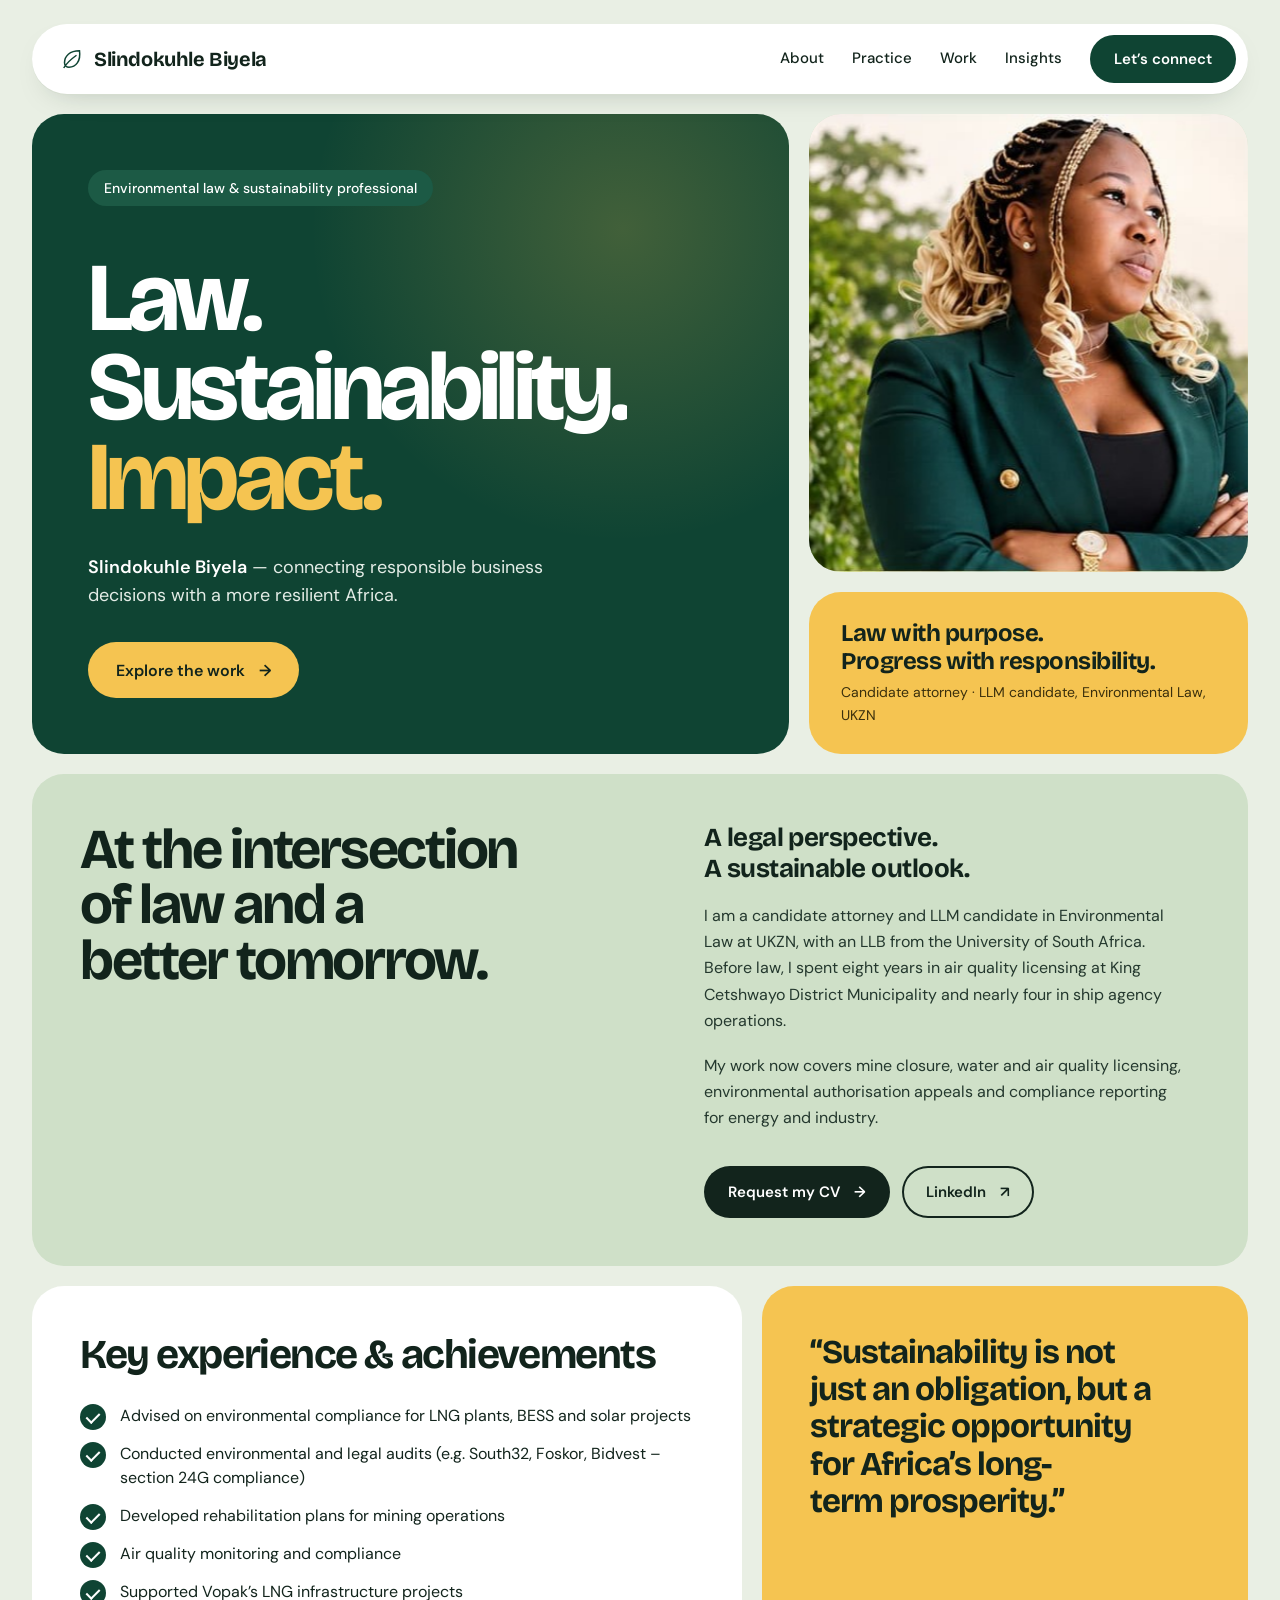
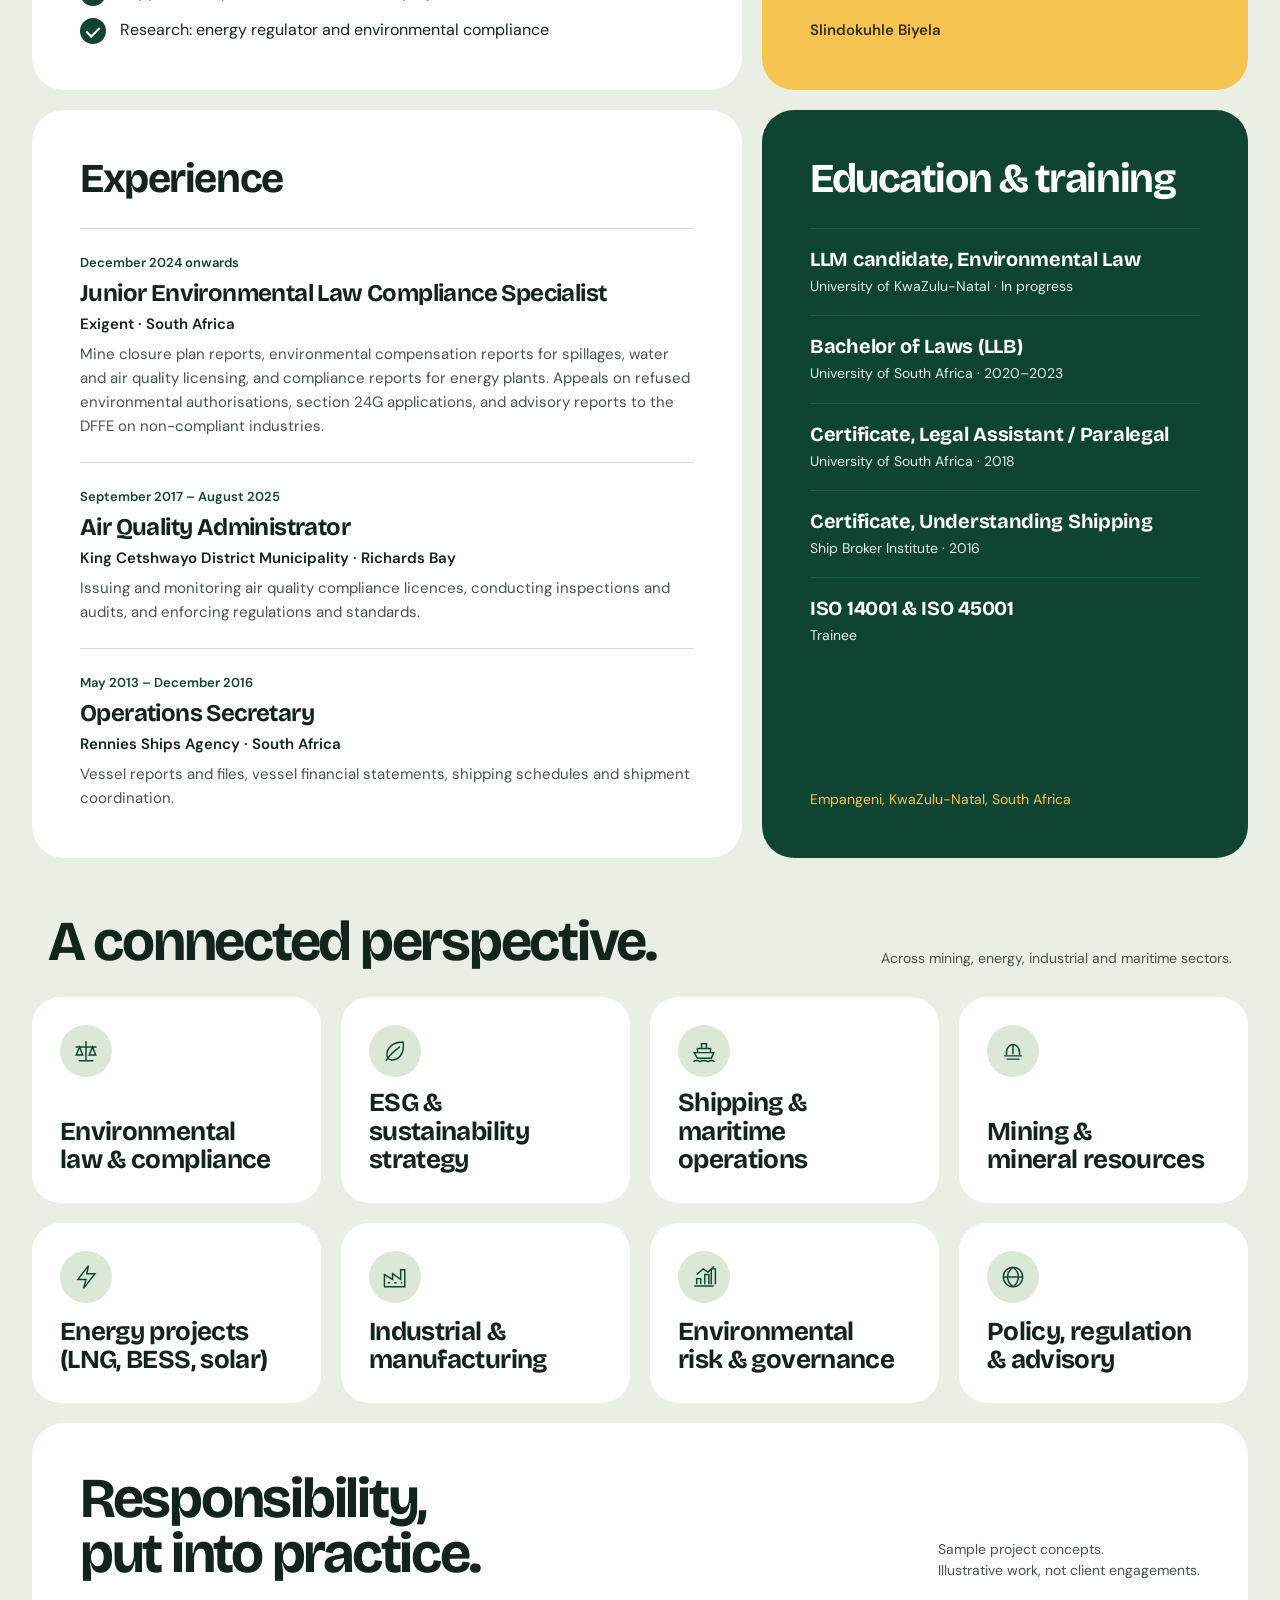
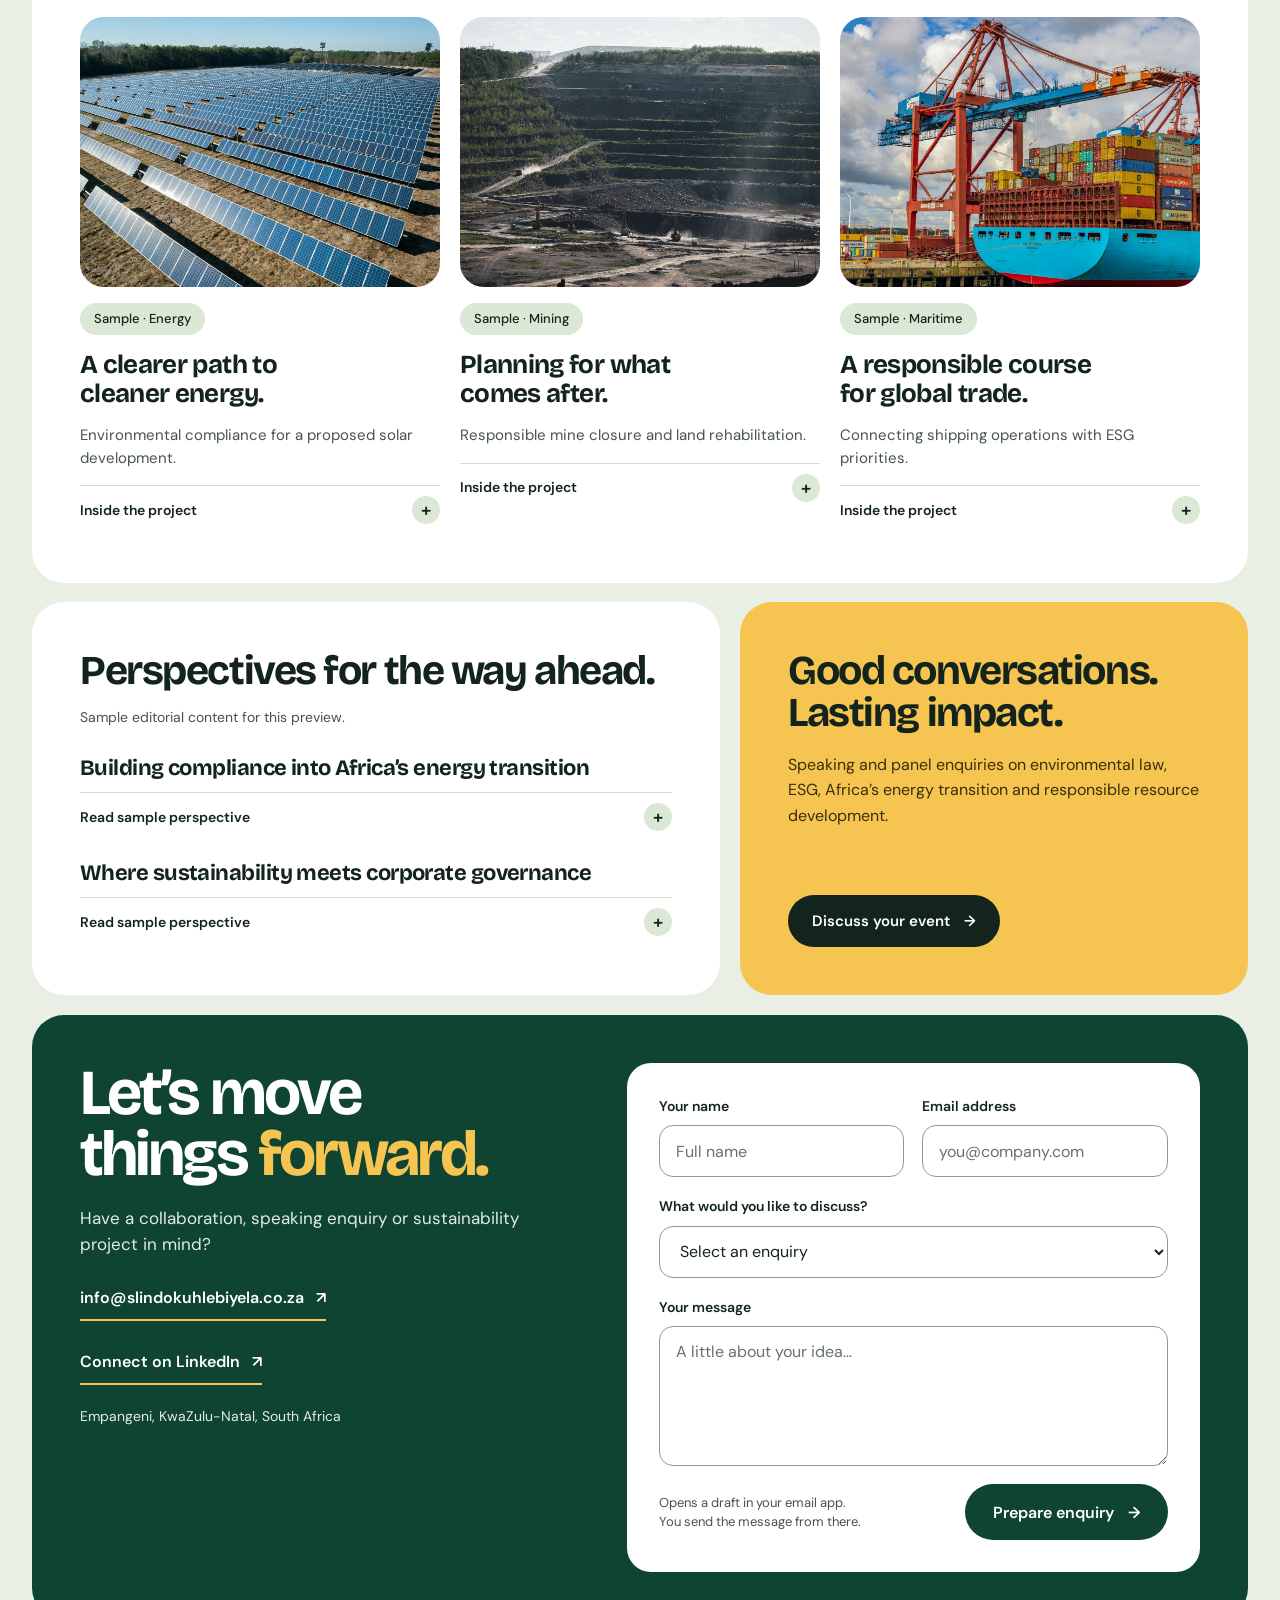
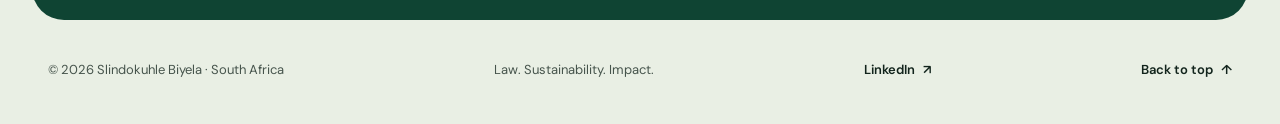
==== commit 5a82466f: "Add files via upload" ====
--- a/index.html
+++ b/index.html
@@ -69,7 +69,7 @@
     <p>My work now covers mine closure, water and air quality licensing, environmental authorisation appeals and compliance reporting for energy and industry.</p>
     <div class="about-actions">
       <a class="pill pill-ink" href="mailto:info@slindokuhlebiyela.co.za?subject=CV%20request">Request my CV <span aria-hidden="true">→</span></a>
-      <a class="pill pill-outline" href="https://www.linkedin.com/in/slindokuhle-biyela-108bab61" target="_blank" rel="noopener">LinkedIn <span aria-hidden="true">↗</span></a>
+      <a class="pill pill-outline" href="https://www.linkedin.com/in/slindokuhle-biyela-108bab61/" target="_blank" rel="noopener">LinkedIn <span aria-hidden="true">↗</span></a>
     </div>
   </div>
 </section>
@@ -197,6 +197,7 @@
     <h2>Let’s move things <span>forward.</span></h2>
     <p>Have a collaboration, speaking enquiry or sustainability project in mind?</p>
     <a class="contact-email" href="mailto:info@slindokuhlebiyela.co.za">info@slindokuhlebiyela.co.za <span aria-hidden="true">↗</span></a>
+    <a class="contact-email" href="https://www.linkedin.com/in/slindokuhle-biyela-108bab61/" target="_blank" rel="noopener">Connect on LinkedIn <span aria-hidden="true">↗</span></a>
     <span class="contact-location">Empangeni, KwaZulu-Natal, South Africa</span>
   </div>
   <form id="contact-form" novalidate>
@@ -219,6 +220,7 @@
 <footer>
   <span>© <span id="year"></span> Slindokuhle Biyela · South Africa</span>
   <span>Law. Sustainability. Impact.</span>
+  <a href="https://www.linkedin.com/in/slindokuhle-biyela-108bab61/" class="back-top" target="_blank" rel="noopener">LinkedIn <span aria-hidden="true">↗</span></a>
   <a href="#home" class="back-top">Back to top <span aria-hidden="true">↑</span></a>
 </footer>
 
